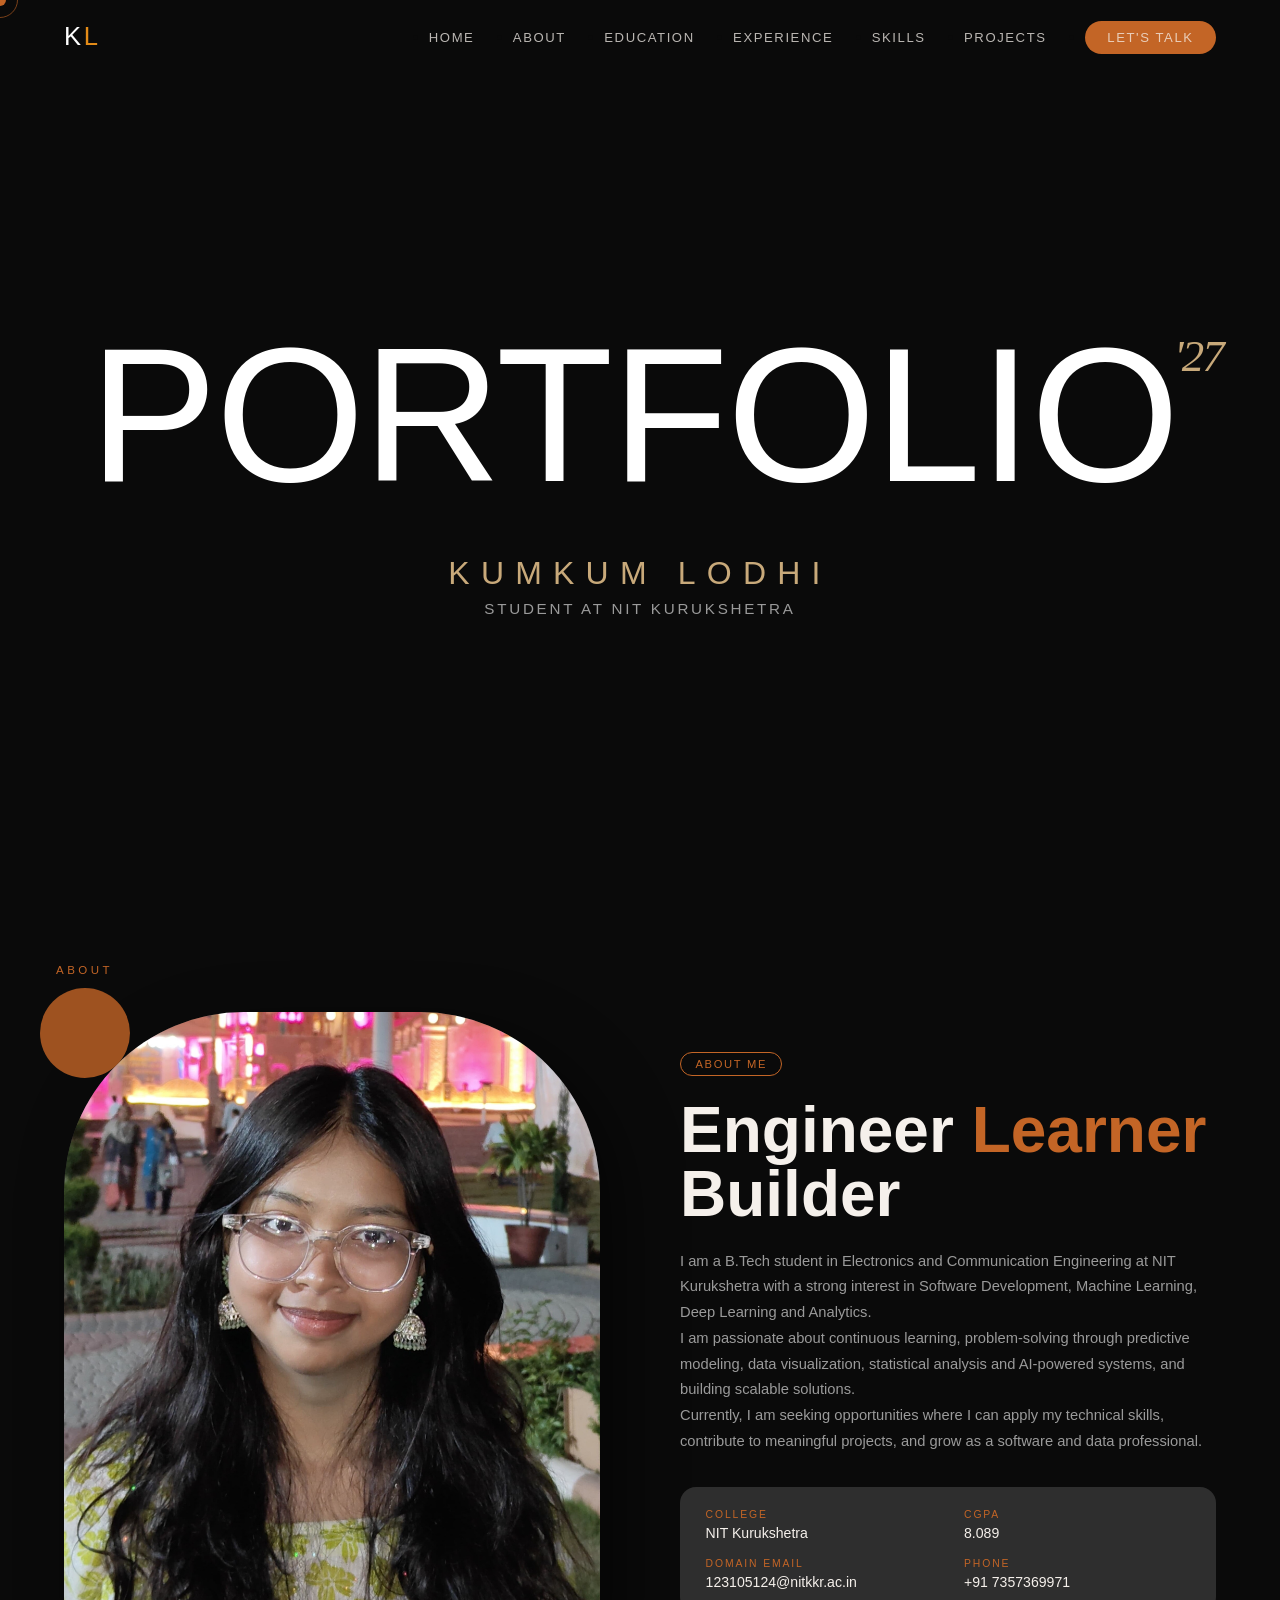
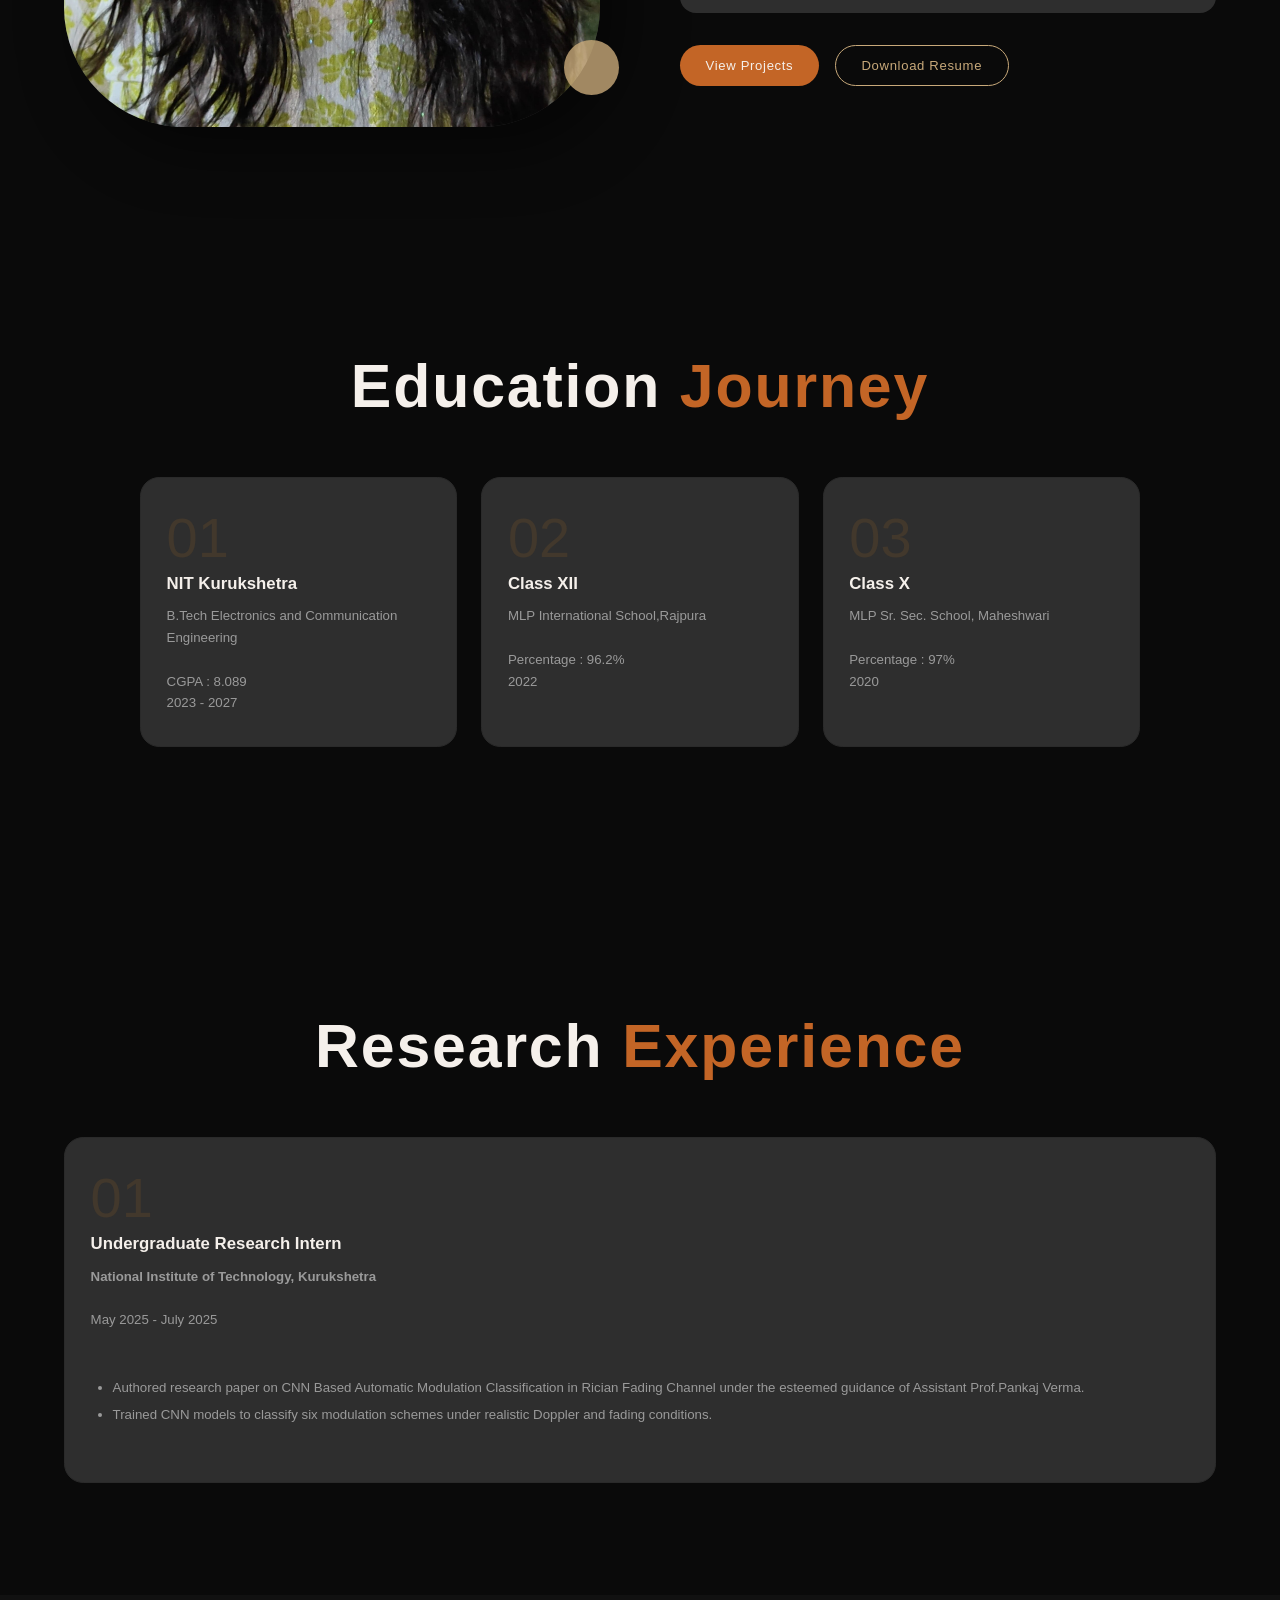
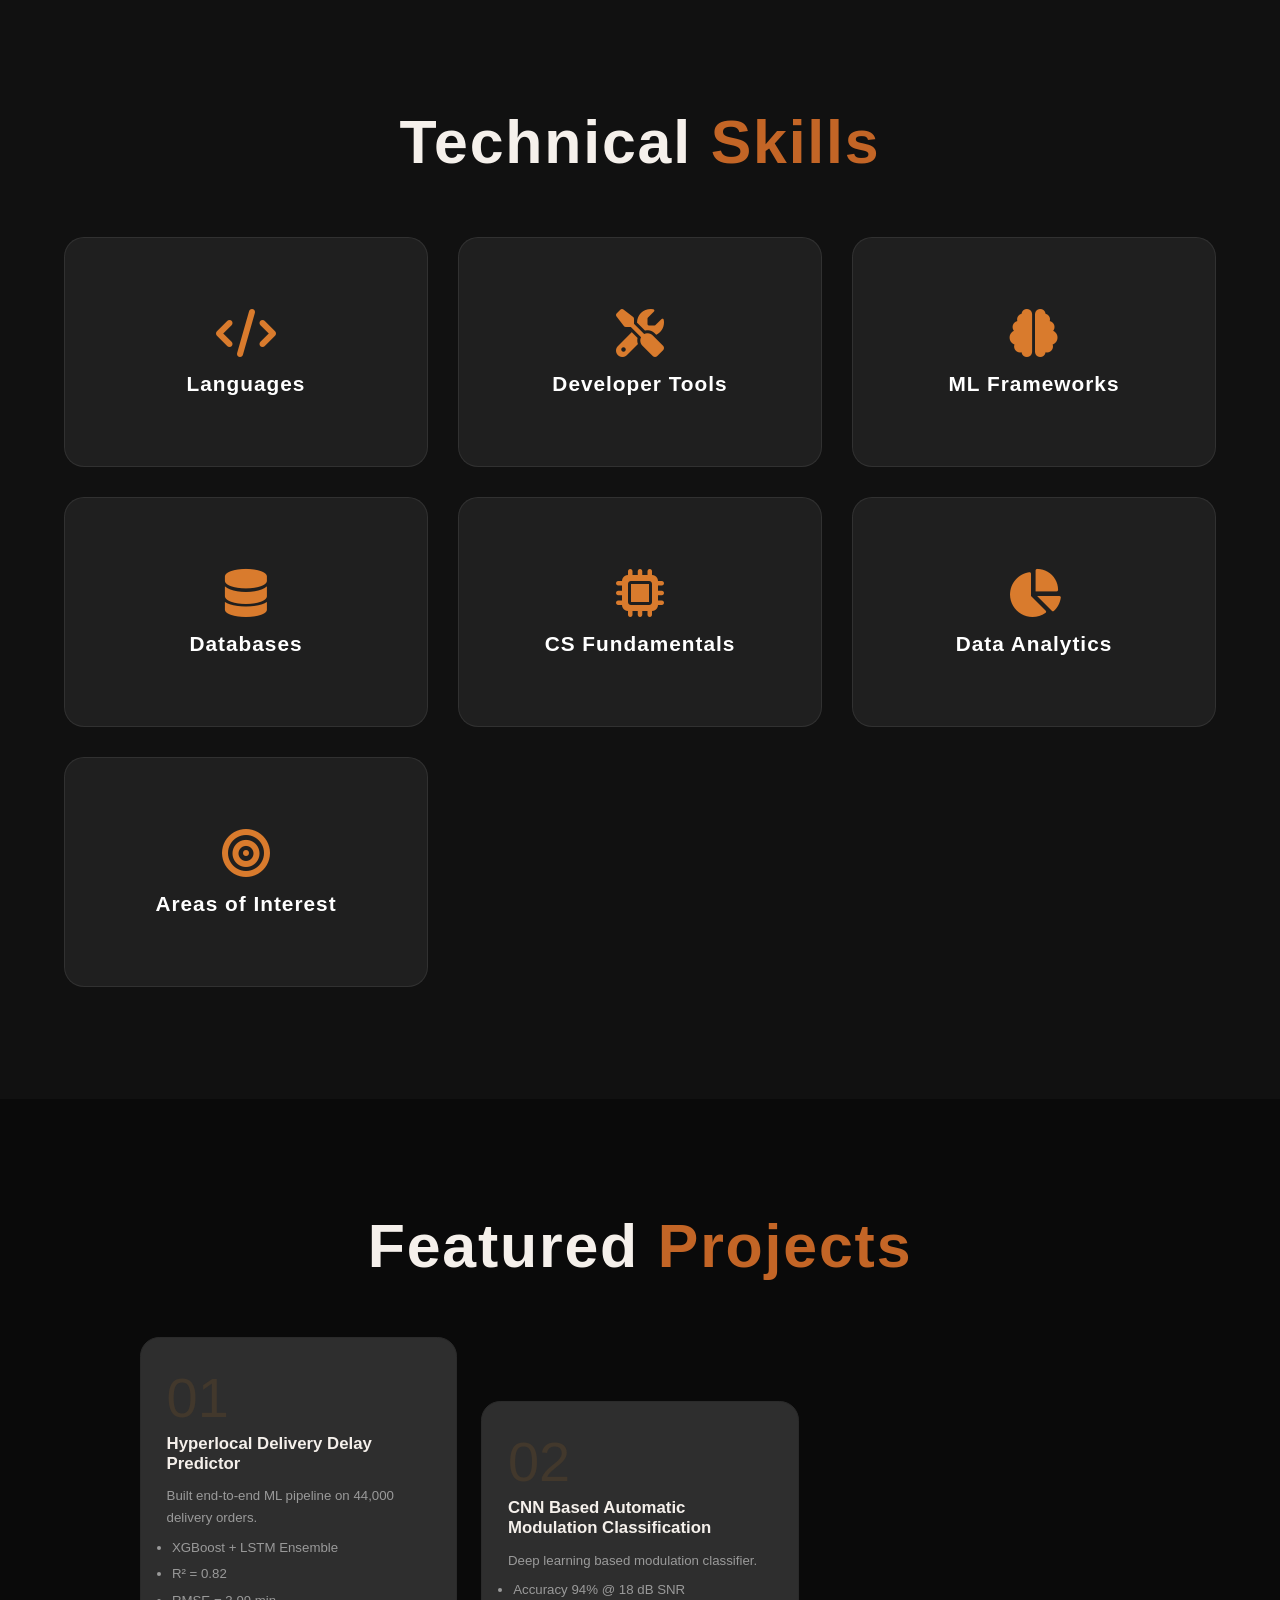
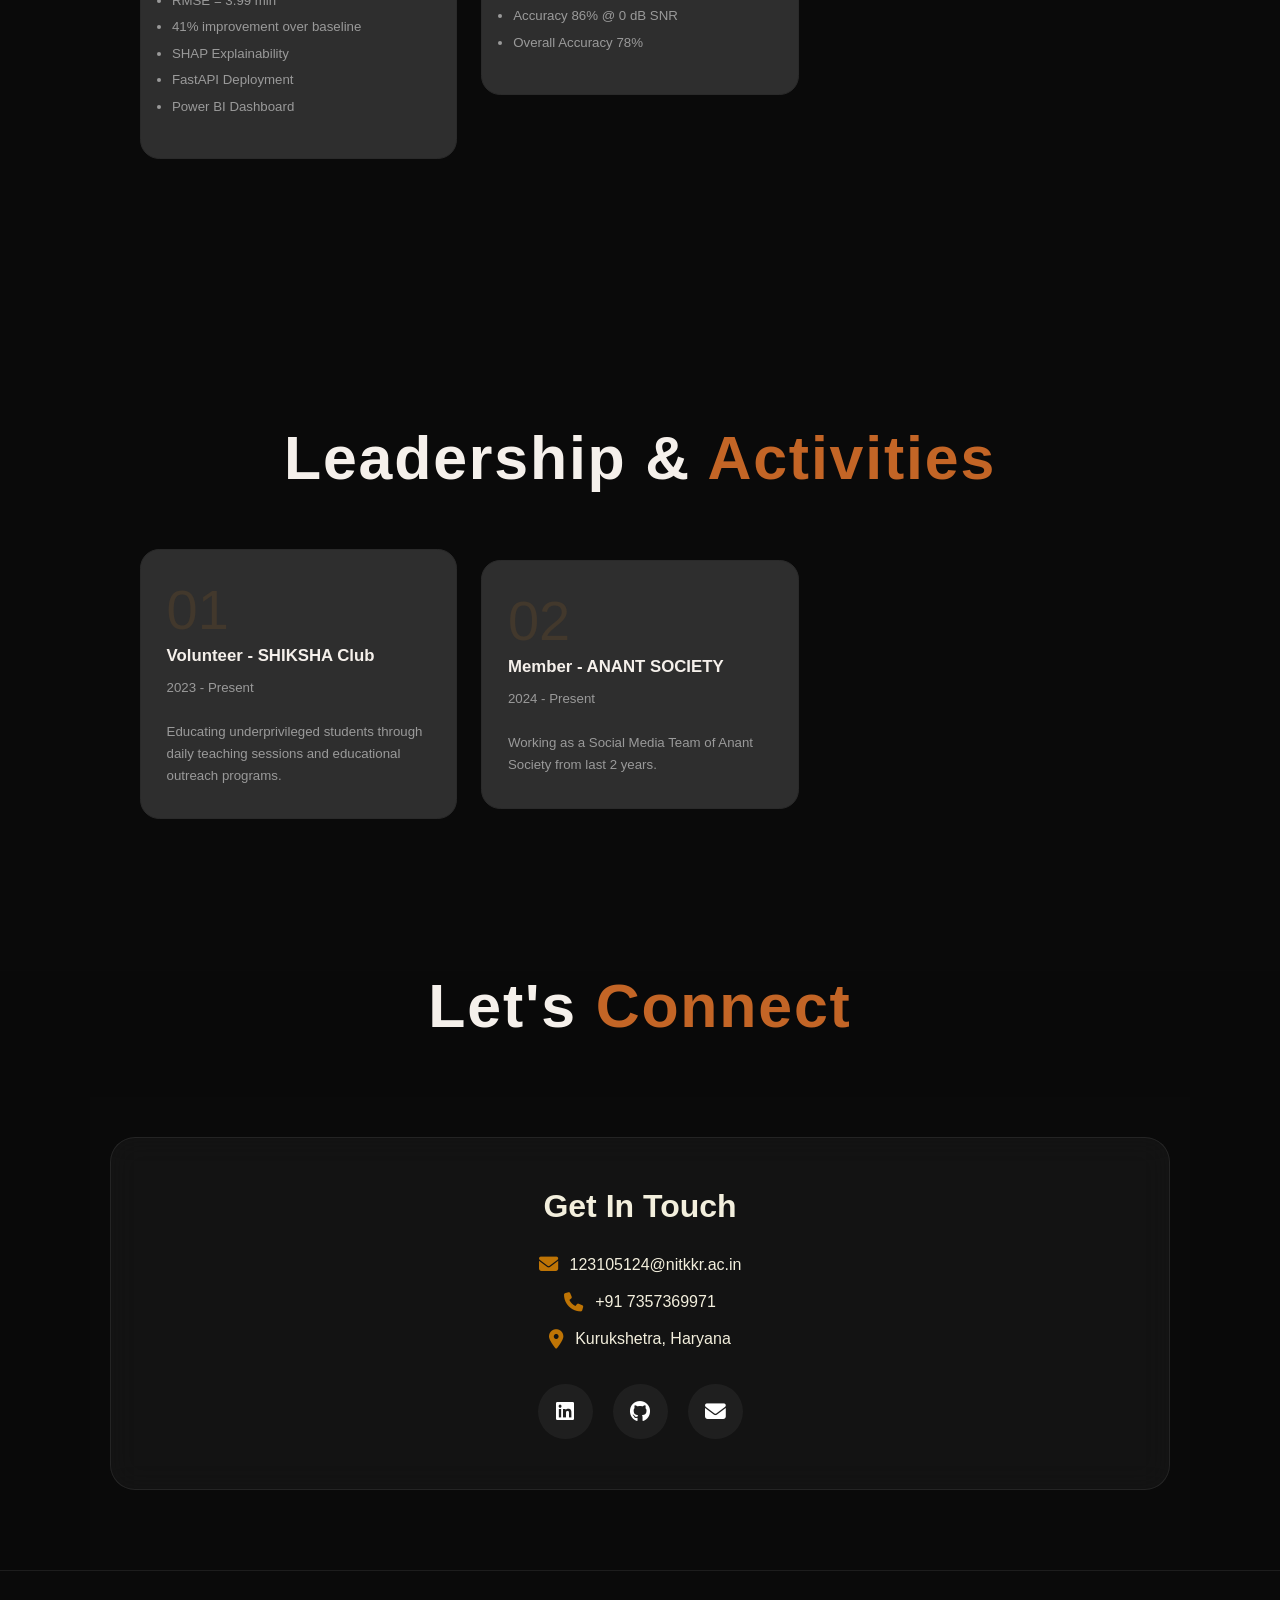
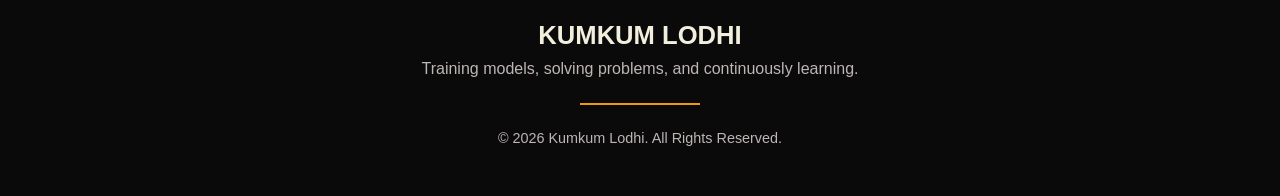
==== index.html @ cb2404f7 "Add files via upload" ====
<!DOCTYPE html>
<html lang="en">

<head>
    <meta charset="UTF-8">
    <meta name="viewport" content="width=device-width, initial-scale=1.0">
    <title>Portfolio KUMKUM</title>
    <link rel="stylesheet" href="style.css">
    <link rel="stylesheet" href="https://cdnjs.cloudflare.com/ajax/libs/font-awesome/6.5.1/css/all.min.css">

</head>

<body>
    <!-- Cursor Design -->
    <div class="cursor" id="cursor"></div>
    <div class="cursor-ring" id="cursorRing"></div>

    <!-- Navbar -->
    <nav id="navbar">
        <a href="#hero" class="nav-logo">K<span>L</span></a>

        <ul class="nav-links">
            <li><a href="#hero">Home</a></li>
            <li><a href="#about">About</a></li>
            <li><a href="#education">Education</a></li>
            <li><a href="#experience">Experience</a></li>
            <li><a href="#skills">Skills</a></li>
            <li><a href="#projects">Projects</a></li>
            <li><a href="#contact" class="nav-cta">Let's Talk</a></li>
        </ul>
    </nav>

    <!-- Hero Section -->
    <section id="hero">
        <div class="hero-noise"></div>

        <div class="hero-title-wrap reveal">
            <div class="hero-title">
                <div class="col1">PORTFOLIO</div>
                <span class="title-year">'27</span>

            </div>

        </div>


        <p class="hero-name reveal">KUMKUM LODHI </p>

        <p class="hero-tagline">
            Student at NIT Kurukshetra
        </p>


    </section>
    <!--HERO -->



    <!-- ================= ABOUT ================= -->
    <section id="about">

        <div class="about-image-wrap reveal">
            <div class="about-photo-frame">
                <img src="images/kumkum porfolio pic.jpg" alt="Kumkum Lodhi" class="about-photo">
            </div>

            <div class="deco-circle deco-circle-1"></div>
            <div class="deco-circle deco-circle-2"></div>
        </div>

        <div class="about-content reveal">

            <div class="tag-pill">About Me</div>

            <h2 class="about-heading">
                Engineer
                <span> Learner</span>
                Builder
            </h2>

            <p class="about-text">
                I am a B.Tech student in Electronics and Communication Engineering
                at NIT Kurukshetra with a strong interest in Software Development,
                Machine Learning, Deep Learning and Analytics.

                <br>
                I am passionate about continuous learning, problem-solving through predictive modeling,
                data visualization, statistical analysis and AI-powered systems, and building scalable solutions.
                <br> Currently, I am seeking opportunities where I can apply my technical skills, contribute to
                meaningful projects, and grow as a software and data professional.
            </p>

            <div class="info-grid">

                <div class="info-item">
                    <label>College</label>
                    <span>NIT Kurukshetra</span>
                </div>

                <div class="info-item">
                    <label>CGPA</label>
                    <span>8.089</span>
                </div>

                <div class="info-item">
                    <label>Domain Email</label>
                    <span>123105124@nitkkr.ac.in</span>
                </div>

                <div class="info-item">
                    <label>Phone</label>
                    <span>+91 7357369971</span>
                </div>

            </div>

            <div class="btn-group">
                <a href="#projects" class="btn-primary">
                    View Projects
                </a>

                <a href="resume.pdf" class="btn-outline">
                    Download Resume
                </a>
            </div>

        </div>
    </section>

    <!-- ================= EDUCATION ================= -->
    <section id="education">

        <div class="section-header reveal">
            <h2 class="section-title">
                Education <span>Journey</span>
            </h2>
        </div>

        <div class="education-grid">

            <div class="education-card reveal">
                <div class="education-number">01</div>

                <div class="education-name">
                    NIT Kurukshetra
                </div>

                <div class="education-desc">
                    B.Tech Electronics and Communication Engineering
                    <br><br>
                    CGPA : 8.089
                    <br>
                    2023 - 2027
                </div>
            </div>

            <div class="education-card reveal">
                <div class="education-number">02</div>

                <div class="education-name">
                    Class XII
                </div>

                <div class="education-desc">
                    MLP International School,Rajpura
                    <br><br>
                    Percentage : 96.2%
                    <br>
                    2022
                </div>
            </div>

            <div class="education-card reveal">
                <div class="education-number">03</div>

                <div class="education-name">
                    Class X
                </div>

                <div class="education-desc">
                    MLP Sr. Sec. School, Maheshwari
                    <br><br>
                    Percentage : 97%
                    <br>
                    2020
                </div>
            </div>

        </div>

    </section>

    <!-- ================= EXPERIENCE ================= -->
    <section id="experience">

        <div class="section-header reveal">
            <h2 class="section-title">
                Research <span>Experience</span>
            </h2>
        </div>

        <div class="service-card-reveal">

            <div class="service-number">01</div>

            <div class="service-name">
                Undergraduate Research Intern
            </div>

            <div class="service-desc">

                <strong>
                    National Institute of Technology, Kurukshetra
                </strong>

                <br><br>

                May 2025 - July 2025

                <br><br>

                <ul class="lists">
                    <li>Authored research paper on CNN Based Automatic
                        Modulation Classification in Rician Fading Channel under the esteemed guidance of Assistant
                        Prof.Pankaj Verma. </li>
                    <li> Trained CNN models to classify six modulation
                        schemes under realistic Doppler and fading conditions.</li>
                </ul>



            </div>

        </div>

    </section>

    <!-- ================= SKILLS ================= -->
    <section id="skills">

        <div class="section-header reveal">
            <h2 class="section-title">
                Technical <span>Skills</span>
            </h2>
        </div>

        <div class="skills-grid">

            <!-- Languages -->
            <div class="skill-card">
                <div class="card-inner">
                    <div class="card-front">
                        <i class="fas fa-code"></i>
                        <h3>Languages</h3>
                    </div>

                    <div class="card-back">
                        <span>C++</span>
                        <span>Python</span>
                        <span>SQL</span>
                        <span>HTML</span>
                        <span>CSS</span>
                        <span>JavaScript</span>
                        <span>MATLAB</span>
                    </div>
                </div>
            </div>

            <!-- Developer Tools -->
            <div class="skill-card">
                <div class="card-inner">
                    <div class="card-front">
                        <i class="fas fa-tools"></i>
                        <h3>Developer Tools</h3>
                    </div>

                    <div class="card-back">
                        <span>Git</span>
                        <span>GitHub</span>
                        <span>Kaggle</span>
                        <span>Excel</span>
                        <span>PowerBI</span>
                        <span>FastAPI</span>
                    </div>
                </div>
            </div>

            <!-- ML Frameworks -->
            <div class="skill-card">
                <div class="card-inner">
                    <div class="card-front">
                        <i class="fas fa-brain"></i>
                        <h3>ML Frameworks</h3>
                    </div>

                    <div class="card-back">
                        <span>TensorFlow</span>
                        <span>Keras</span>
                        <span>PyTorch</span>
                        <span>Pandas</span>
                        <span>LSTM</span>
                    </div>
                </div>
            </div>

            <!-- Database -->
            <div class="skill-card">
                <div class="card-inner">
                    <div class="card-front">
                        <i class="fas fa-database"></i>
                        <h3>Databases</h3>
                    </div>

                    <div class="card-back">
                        <span>MySQL</span>
                    </div>
                </div>
            </div>

            <!-- CS Fundamentals -->
            <div class="skill-card">
                <div class="card-inner">
                    <div class="card-front">
                        <i class="fas fa-microchip"></i>
                        <h3>CS Fundamentals</h3>
                    </div>

                    <div class="card-back">
                        <span>OOPs</span>
                        <span>DBMS</span>
                        <span>Operating Systems</span>
                        <span>Computer Networks</span>
                    </div>
                </div>
            </div>

            <!-- Data Analytics -->
            <div class="skill-card">
                <div class="card-inner">
                    <div class="card-front">
                        <i class="fas fa-chart-pie"></i>
                        <h3>Data Analytics</h3>
                    </div>

                    <div class="card-back">
                        <span>Data Cleaning</span>
                        <span>Data Analysis</span>
                        <span>Visualization</span>
                        <span>Dashboarding</span>
                        <span>Reporting</span>
                    </div>
                </div>
            </div>

            <!-- Areas of Interest -->
            <div class="skill-card">
                <div class="card-inner">
                    <div class="card-front">
                        <i class="fas fa-bullseye"></i>
                        <h3>Areas of Interest</h3>
                    </div>

                    <div class="card-back">
                        <span>Machine Learning</span>
                        <span>Deep Learning</span>
                        <span>Trend Analysis</span>
                        <span>Statistical Analysis</span>
                        <span>Data Visualization</span>
                    </div>
                </div>
            </div>

        </div>

    </section>


    <!-- ================= PROJECTS ================= -->
    <section id="projects">

        <div class="section-header reveal">
            <h2 class="section-title">
                Featured <span>Projects</span>
            </h2>
        </div>

        <div class="services-grid">

            <!-- Project 1 -->

            <div class="service-card-reveal">

                <div class="service-number">01</div>

                <div class="service-name">
                    Hyperlocal Delivery Delay Predictor
                </div>

                <div class="service-desc">

                    Built end-to-end ML pipeline on
                    44,000 delivery orders.

                    <ul class="lists">
                        <li> XGBoost + LSTM Ensemble</li>
                        <li> R² = 0.82</li>
                        <li>RMSE = 3.99 min</li>
                        <li>41% improvement over baseline</li>
                        <li>SHAP Explainability</li>
                        <li>FastAPI Deployment</li>
                        <li>Power BI Dashboard</li>

                    </ul>

                </div>

            </div>

            <!-- Project 2 -->

            <div class="service-card-reveal">

                <div class="service-number">02</div>

                <div class="service-name">
                    CNN Based Automatic Modulation Classification
                </div>

                <div class="service-desc">

                    Deep learning based modulation classifier.

                    <ul class="lists">
                        <li> Accuracy 94% @ 18 dB SNR</li>
                        <li> Accuracy 86% @ 0 dB SNR</li>
                        <li>Overall Accuracy 78%</li>
                    </ul>
                </div>

            </div>

        </div>

    </section>


    <!-- ================= LEADERSHIP ================= -->
    <section id="leadership">

        <div class="section-header reveal">

            <h2 class="section-title">
                Leadership & <span>Activities</span>
            </h2>

        </div>
        <div class="services-grid">

            <div class="service-card-reveal leadership-card">

                <div class="service-number">01</div>

                <div class="service-name">
                    Volunteer - SHIKSHA Club
                </div>

                <div class="service-desc">

                    2023 - Present

                    <br><br>

                    Educating underprivileged students through
                    daily teaching sessions and educational
                    outreach programs.

                </div>

            </div>

            <div class="service-card-reveal" style="max-width:900px;margin:auto;">

                <div class="service-number">02</div>

                <div class="service-name">
                    Member - ANANT SOCIETY
                </div>

                <div class="service-desc">

                    2024 - Present

                    <br><br>

                    Working as a Social Media Team of Anant Society from last 2 years.

                </div>

            </div>
        </div>

    </section>
    <!-- ================= CONTACT ================= -->
    <section id="contact">

        <div class="section-header reveal">
            <h2 class="section-title">
                Let's <span>Connect</span>
            </h2>
        </div>

        <div class="contact-container">

            <div class="contact-card reveal">

                <h3>Get In Touch</h3>


                <div class="contact-info">

                    <div class="contact-item">
                        <i class="fas fa-envelope"></i>
                        <span>123105124@nitkkr.ac.in</span>
                    </div>

                    <div class="contact-item">
                        <i class="fas fa-phone"></i>
                        <span>+91 7357369971</span>
                    </div>

                    <div class="contact-item">
                        <i class="fas fa-location-dot"></i>
                        <span>Kurukshetra, Haryana</span>
                    </div>

                </div>

                <div class="social-links">

                    <a href="https://linkedin.com" target="_blank">
                        <i class="fab fa-linkedin"></i>
                    </a>

                    <a href="https://github.com" target="_blank">
                        <i class="fab fa-github"></i>
                    </a>

                    <a href="mailto:123105124@nitkkr.ac.in">
                        <i class="fas fa-envelope"></i>
                    </a>

                </div>

            </div>

        </div>

    </section>

    <!-- ================= FOOTER ================= -->
    <footer class="footer" id='footer'>

        <div class="footer-content">

            <h3>KUMKUM LODHI</h3>

            <p>
                Training models, solving problems, and continuously learning.
            </p>

            <div class="footer-line"></div>

            <p class="copyright">
                © 2026 Kumkum Lodhi. All Rights Reserved.
            </p>

        </div>

    </footer>

    <script src="script.js"></script>

</body>

</html>
---- style.css ----
/* 
   PORTFOLIO CSS  —  style.css
*/

/* ── CSS Variables ── */
:root {
  --black:     #0a0a0a;
  --white:     #f5f0eb;
  --cream:     #e8ddd0;
  --accent:    #c8a97a;
  --orange:    #c36526;
  --dark-gray: #1a1a1a;
  --mid-gray:  #2e2e2e;
  --text-light:#9a9a9a;
}

/* ── Reset & Base ── */
*, *::before, *::after {
  margin: 0;
  padding: 0;
  box-sizing: border-box;
}

html {
  scroll-behavior: smooth;
}

body {
  font-family: 'Space Grotesk', sans-serif;
  background: var(--white);
  color: var(--black);
  cursor: none;
  overflow-x: hidden;
}

/* ══════════════════════════════════════════
   CUSTOM CURSOR
   ══════════════════════════════════════════ */
.cursor {
  width: 12px;
  height: 12px;
  background: var(--orange);
  border-radius: 50%;
  position: fixed;
  top: 0;
  left: 0;
  pointer-events: none;
  z-index: 9999;
  transform: translate(-50%, -50%);
  transition: transform 0.1s ease;
}

.cursor-ring {
  width: 36px;
  height: 36px;
  border: 1.5px solid var(--orange);
  border-radius: 50%;
  position: fixed;
  top: 0;
  left: 0;
  pointer-events: none;
  z-index: 9998;
  transform: translate(-50%, -50%);
  transition: all 0.18s ease;
  opacity: 0.6;
}

/* ══════════════════════════════════════════
   NAVBAR
   ══════════════════════════════════════════ */
nav {
  position: fixed;
  top: 0;
  left: 0;
  right: 0;
  z-index: 100;
  display: flex;
  align-items: center;
  justify-content: space-between;
  padding: 1.4rem 4rem;
  transition: background 0.6s, padding 0.6s;
}

/* nav.scrolled {
  background: rgba(10, 1, 1, 0.85);
  backdrop-filter: blur(14px);
  -webkit-backdrop-filter: blur(14px);
  padding: 1rem 4rem;
} */

.nav-logo {
  font-family: 'Bebas Neue', sans-serif;
  font-size: 1.6rem;
  letter-spacing: 0.1em;
  color: white;
  text-decoration: none;
}

.nav-logo span {
  color: rgb(228, 140, 24);
}

.nav-links {
  display: flex;
  gap: 2.4rem;
  /* list-style: none; */
}

.nav-links a {
  color: rgba(245, 240, 235, 0.75);
  text-decoration : none;
  font-size: 0.82rem;
  letter-spacing: 0.12em;
  text-transform: uppercase;
  font-weight: 500;
  transition: color 0.25s;
  position: relative;
}

.nav-links a::after {
  content: '';
  position: absolute;
  bottom: -3px;
  left: 0;
  right: 0;
  height: 1px;
  background: var(--orange);
  transform: scaleX(0);
  transform-origin: left;
  transition: transform 0.3s ease;
}

.nav-links a:hover {
  color: var(--white);
}

.nav-links a:hover::after {
  transform: scaleX(1);
}

.nav-cta {
  background: var(--orange) ;
  color: white;
  padding: 0.55rem 1.4rem;
  border-radius: 2rem;
  font-size: 0.8rem ;
  letter-spacing: 0.08em ;
  transition: background 0.25s, transform 0.2s !;
}

.nav-cta:hover {
  background: #d44e1a !;
  transform: translateY(-1px);
}

.nav-cta::after {
  display: none !;
}

/* ══════════════════════════════════════════
   HERO SECTION
   ══════════════════════════════════════════ */
#hero {
  min-height: 100vh;
  background: var(--black);
  display: flex;
  flex-direction: column;
  align-items: center;
  justify-content: center;
  position: relative;
  overflow: hidden;
  padding: 6rem 2rem 3rem;
}

/* Subtle noise texture overlay */
.hero-noise {
  position: absolute;
  inset: 0;
  pointer-events: none;
  z-index: 0;
}

.hero-title-wrap {
  position: relative;
  z-index: 2;
  text-align: center;
  line-height: 0.88;
}

.hero-title {
  font-family: 'Bebas Neue', sans-serif;
  font-size: clamp(4.5rem, 15vw, 15rem);
  color: white;
  letter-spacing: -0.01em;
  display: grid;
  grid-template-columns: auto auto auto;
  align-items: end;
  gap: 0 0.4rem;
}

.hero-title .col1 { 
text-align: right; }


.title-year {
  font-family: 'Instrument Serif', serif;
  font-size: clamp(1.2rem, 3.5vw, 3rem);
  color: var(--accent);
  font-style: italic;
  position: absolute;
  top: 0.4rem;
  right: -2rem;
}

/* Photo float animation
@keyframes float {
  0%, 100% { transform: translateY(0); }
  50%       { transform: translateY(-14px); }
} */

/* Hero photo (when user adds their real image) */
/* .hero-photo {
  position: relative;
  z-index: 3;
  width: clamp(180px, 28vw, 340px);
  margin-top: -1.5rem;
  animation: float 5s ease-in-out infinite;
}

/* Placeholder shown until user adds photo */
/* .girl-placeholder {
  width: clamp(180px, 28vw, 340px);
  height: clamp(220px, 34vw, 420px);
  background: linear-gradient(160deg, #1e1e1e 0%, #2a2218 100%);
  border-radius: 50% 50% 45% 45%;
  display: flex;
  align-items: center;
  justify-content: center;
  position: relative;
  overflow: hidden;
  box-shadow: 0 30px 80px rgba(200, 169, 122, 0.15);
  margin-top: -1.5rem;
  animation: float 5s ease-in-out infinite;
} */ 

/* .girl-placeholder::before {
  content: '✦';
  font-size: 6rem;
  color: var(--accent);
  opacity: 0.25;
} */
/* .girl-placeholder-reveal{
  width: 1010%;
  height: 100%;
  object-fit: fill;
} */

/* .girl-label {
  position: absolute;
  bottom: -1.8rem;
  font-family: 'Bebas Neue', sans-serif;
  font-size: 0.9rem;
  letter-spacing: 0.25em;
  color: var(--accent);
  text-transform: uppercase;
} */

.hero-name {
  font-family: 'Bebas Neue', sans-serif;
  font-size: clamp(1rem, 2.8vw, 2rem);
  letter-spacing: 0.35em;
  color: var(--accent);
  margin-top: 3.5rem;
  position: relative;
  z-index: 2;
}

.hero-tagline {
  font-size: clamp(0.78rem, 1.3vw, 0.95rem);
  color: var(--text-light);
  letter-spacing: 0.18em;
  text-transform: uppercase;
  margin-top: 0.5rem;
  position: relative;
  z-index: 2;
}


/* ══════════════════════════════════════════
   ABOUT SECTION
   ══════════════════════════════════════════ */
#about {
  background: var(--black);
  padding: 7rem 4rem;
  display: grid;
  grid-template-columns: 1fr 1fr;
  gap: 5rem;
  align-items: center;
  position: relative;
}

/* "ABOUT" label top-left */
#about::before {
  content: 'ABOUT';
  position: absolute;
  top: 4rem;
  left: 3.5rem;
  font-family: 'Bebas Neue', sans-serif;
  font-size: 0.72rem;
  letter-spacing: 0.3em;
  color: var(--orange);
}

.about-image-wrap {
  position: relative;
}

.about-photo-frame {
  width: 100%;
  aspect-ratio: 3 / 4;
  background: var(--mid-gray);
  border-radius: 180px 180px 120px 120px;
  overflow: hidden;
  position: relative;
  box-shadow: 20px 20px 60px rgba(0, 0, 0, 0.5);
}

.about-photo-frame img {
  width: 100%;
  height: 100%;
  object-fit: cover;
}

/* .about-photo-placeholder {
  width: 100%;
  height: 100%;
  display: flex;
  align-items: center;
  justify-content: center;
  flex-direction: column;
  gap: 0.8rem;
  color: var(--text-light);
  font-size: 0.8rem;
  letter-spacing: 0.1em;
  text-transform: uppercase;
}

.about-photo-placeholder::before {
  /* content: '◉'; 
  font-size: 3rem;
  color: var(--accent);
  opacity: 0.5;
} */

/* Decorative circles */
.deco-circle {
  position: absolute;
  border-radius: 50%;
  pointer-events: none;
}

.deco-circle-1 {
  width: 90px;
  height: 90px;
  background: var(--orange);
  top: -1.5rem;
  left: -1.5rem;
  opacity: 0.8;
}

.deco-circle-2 {
  width: 55px;
  height: 55px;
  background: var(--accent);
  bottom: 2rem;
  right: -1.2rem;
  opacity: 0.8;
}

.about-content {
  color: var(--white);
}

.tag-pill {
  display: inline-block;
  border: 1px solid var(--orange);
  color: var(--orange);
  font-size: 0.7rem;
  letter-spacing: 0.15em;
  text-transform: uppercase;
  padding: 0.3rem 0.9rem;
  border-radius: 2rem;
  margin-bottom: 1.4rem;
}

.about-heading {
  font-family: 'Bebas Neue', sans-serif;
  font-size: clamp(2.4rem, 5vw, 4.2rem);
  line-height: 1;
  margin-bottom: 1.4rem;
}

.about-heading span {
  color: var(--orange);
}

.about-text {
  color: var(--text-light);
  font-size: 0.92rem;
  line-height: 1.75;
  margin-bottom: 2rem;
}

.info-grid {
  display: grid;
  grid-template-columns: 1fr 1fr;
  gap: 1rem 2rem;
  background: var(--mid-gray);
  border-radius: 1rem;
  padding: 1.4rem 1.6rem;
  margin-bottom: 2rem;
}

.info-item label {
  display: block;
  font-size: 0.65rem;
  letter-spacing: 0.18em;
  text-transform: uppercase;
  color: var(--orange);
  margin-bottom: 0.25rem;
}

.info-item span {
  font-size: 0.88rem;
  color: var(--white);
}

/* Shared Buttons */
.btn-group {
  display: flex;
  gap: 1rem;
  flex-wrap: wrap;
}

.btn-primary {
  background: var(--orange);
  color: var(--white);
  padding: 0.75rem 1.6rem;
  border-radius: 2rem;
  font-size: 0.82rem;
  font-weight: 500;
  font-family: 'Space Grotesk', sans-serif;
  letter-spacing: 0.05em;
  text-decoration: none;
  display: inline-flex;
  align-items: center;
  gap: 0.5rem;
  border: none;
  cursor: pointer;
  transition: background 0.25s, transform 0.2s;
}

.btn-primary:hover {
  background: #d44e1a;
  transform: translateY(-2px);
}

.btn-outline {
  border: 1px solid var(--accent);
  color: var(--accent);
  padding: 0.75rem 1.6rem;
  border-radius: 2rem;
  font-size: 0.82rem;
  font-family: 'Space Grotesk', sans-serif;
  letter-spacing: 0.05em;
  text-decoration: none;
  display: inline-flex;
  align-items: center;
  gap: 0.5rem;
  transition: background 0.25s, color 0.25s, transform 0.2s;
}

.btn-outline:hover {
  background: var(--accent);
  color: var(--black);
  transform: translateY(-2px);
}

/* ══════════════════════════════════════════
   SKILLS SECTION
   ══════════════════════════════════════════ */

   .section-title {
  font-family: 'Bebas Neue', sans-serif;
  font-size: clamp(2.2rem, 5vw, 3.8rem);
  color: var(--white);
  letter-spacing: 0.03em;
}

.section-title span {
  color: var(--orange);
} 

#skills {
  background: #111;
  padding: 7rem 4rem;
}

.section-header {
  text-align: center;
  margin-bottom: 3.5rem;
}

.skills-grid{
    display:grid;
    grid-template-columns:repeat(auto-fit,minmax(280px,1fr));
    gap:30px;
    margin-top:60px;
}

.skill-card{
    height:230px;
    perspective:1200px;
    cursor:pointer;
}

.card-inner{
    width:100%;
    height:100%;
    position:relative;
    transform-style:preserve-3d;
    transition:transform .8s ease;
}

.skill-card:hover .card-inner{
    transform:rotateY(180deg);
}

.card-front,
.card-back{
    position:absolute;
    width:100%;
    height:100%;
    border-radius:20px;
    backface-visibility:hidden;
}

/* FRONT */

.card-front{
    background:#1f1f1f;
    border:1px solid rgba(255,255,255,0.08);

    display:flex;
    flex-direction:column;
    justify-content:center;
    align-items:center;

    transition:0.4s ease;
}

.skill-card:hover .card-front{
    border-color:#d97b2d;
    box-shadow:
    0 0 15px rgba(217,123,45,.3),
    0 0 30px rgba(217,123,45,.2);
}

.card-front i{
    font-size:3rem;
    color:#d97b2d;
    margin-bottom:15px;
}

.card-front h3{
    color:white;
    font-size:1.3rem;
    letter-spacing:1px;
}

/* BACK */

.card-back{
    transform:rotateY(180deg);

    background:linear-gradient(
    135deg,
    #222,
    #2d2d2d
    );

    padding:20px;

    display:flex;
    flex-wrap:wrap;
    justify-content:center;
    align-content:center;
    gap:12px;
}

.card-back span{
    padding:8px 14px;
    border-radius:50px;

    border:1px solid #d97b2d;
    color:#d97b2d;

    font-size:.9rem;
    font-weight:600;

    transition:.3s ease;
}

.card-back span:hover{
    background:#d97b2d;
    color:white;
    transform:scale(1.1);
}

/* Floating animation */

.skill-card{
    animation:floatCard 5s ease-in-out infinite;
}

.skill-card:nth-child(2){
    animation-delay:.5s;
}

.skill-card:nth-child(3){
    animation-delay:1s;
}

.skill-card:nth-child(4){
    animation-delay:1.5s;
}

.skill-card:nth-child(5){
    animation-delay:2s;
}

.skill-card:nth-child(6){
    animation-delay:2.5s;
}

.skill-card:nth-child(7){
    animation-delay:3s;
}

@keyframes floatCard{
    0%,100%{
        transform:translateY(0);
    }

    50%{
        transform:translateY(-8px);
    }
}

.card-inner.flip{
    transform:rotateY(180deg);
}
/* ══════════════════════════════════════════
   Education SECTION
   ══════════════════════════════════════════ */
#education {
  background: var(--black);
  padding: 7rem 4rem;
}

.education-grid , .services-grid {
  display: grid;
  grid-template-columns: repeat(3, 1fr);
  gap: 1.5rem;
  max-width: 1000px;
  margin: 0 auto 2.5rem;
}

.education-card {
  background: var(--mid-gray);
  border: 1px solid #2a2a2a;
  border-radius: 1.2rem;
  padding: 2rem 1.6rem;
  position: relative;
  overflow: hidden;
  transition: transform 0.35s, border-color 0.35s;
  cursor: default;
}

/* Animated top border on hover */
.education-card::before {
  content: '';
  position: absolute;
  top: 0;
  left: 0;
  right: 0;
  height: 3px;
  background: linear-gradient(to right, var(--orange), var(--accent));
  transform: scaleX(0);
  transform-origin: left;
  transition: transform 0.4s ease;
}

.education-card:hover {
  transform: translateY(-8px);
  border-color: #444;
}

.education-card:hover::before {
  transform: scaleX(1);
}

.education-number {
  font-family: 'Bebas Neue', sans-serif;
  font-size: 3.5rem;
  color: #42382c;
  line-height: 1;
  margin-bottom: 0.5rem;
  transition: color 0.3s, opacity 0.3s;
}

.education-card:hover .service-card-hover {
  color: var(--orange);
  opacity: 0.2;
}

.education-name {
  color: var(--white);
  font-size: 1.05rem;
  font-weight: 600;
  margin-bottom: 0.7rem;
}

.education-desc {
  color: var(--text-light);
  font-size: 0.83rem;
  line-height: 1.65;
}

/* .Education-arrow {
  position: absolute;
  bottom: 1.4rem;
  right: 1.4rem;
  width: 36px;
  height: 36px;
  background: var(--orange);
  border-radius: 50%;
  display: flex;
  align-items: center;
  justify-content: center;
  color: white;
  font-size: 1rem;
  opacity: 0;
  transform: scale(0.7);
  transition: opacity 0.3s, transform 0.3s;
} */

/* .Education-card:hover .service-arrow {
  opacity: 1;
  transform: scale(1);
} */

.see-all-wrap {
  text-align: center;
}

/* ══════════════════════════════════════════
   EXPERIENCE SECTION
   ══════════════════════════════════════════ */
#experience {
  background: var(--black);
  padding: 7rem 4rem;
}

/* .service-grid {
  display: grid;
  grid-template-columns: repeat(3, 1fr);
  gap: 1.5rem;
  max-width: 1000px;
  margin: 0 auto 2.5rem;
} */

.service-card-reveal{
  background: var(--mid-gray);
  border: 1px solid #2a2a2a;
  margin:auto;
  border-radius: 1.2rem;
  padding: 2rem 1.6rem;
  position: relative;
  overflow: hidden;
  transition: transform 0.35s, border-color 0.35s;
  cursor: default;
}

/* Animated top border on hover */
.service-card-reveal::before {
  content: '';
  position: absolute;
  top: 0;
  left: 0;
  right: 0;
  height: 3px;
  background: linear-gradient(to right, var(--orange), var(--accent));
  transform: scaleX(0);
  transform-origin: left;
  transition: transform 0.4s ease;
}

/* .service-card-reveal:hover {
  transform: translateY(-8px);
  
} */

.service-card-reveal:hover::before {
  transform: scaleX(1);
}

.service-number {
  font-family: 'Bebas Neue', sans-serif;
  font-size: 3.5rem;
  color: #42382c;
  line-height: 1;
  margin-bottom: 0.5rem;
  transition: color 0.3s, opacity 0.3s;
}

/* .service-card-reveal:hover  {
  color: var(--orange);
  opacity: 0.2;
} */

.service-name {
  color: var(--white);
  font-size: 1.05rem;
  font-weight: 600;
  margin-bottom: 0.7rem;
}

.service-desc {
  color: var(--text-light);
  font-size: 0.83rem;
  line-height: 1.65;
}

.lists{
  padding: 2%;
  line-height: 2;
}

/* .testi-avatar {
  width: 42px;
  height: 42px;
  border-radius: 50%;
  background: var(--dark-gray);
  border: 2px solid var(--orange);
  display: flex;
  align-items: center;
  justify-content: center;
  font-size: 1.1rem;
  flex-shrink: 0;
} */


#projects, #leadership{
  background-color: #0a0a0a;
  padding: 7rem 4rem;
}

/* .testi-quote-mark {
  position: absolute;
  top: 1.4rem;
  right: 1.6rem;
  font-size: 3rem;
  color: var(--orange);
  opacity: 0.25;
  font-family: Georgia, serif;
  line-height: 1;
} */

/* .testi-text {
  color: var(--text-light);
  font-size: 0.84rem;
  line-height: 1.7;
  font-style: italic;
} */

/* ══════════════════════════════════════════
   FOOTER
   ══════════════════════════════════════════ */
/* footer {
  background: var(--black);
  border-top: 1px solid #1e1e1e;
  padding: 4rem 4rem 2rem;
}

.footer-grid {
  display: grid;
  grid-template-columns: 2fr 1fr 1.2fr 1.2fr;
  gap: 3rem;
  padding-bottom: 3rem;
  border-bottom: 1px solid #1e1e1e;
  margin-bottom: 2rem;
}

.footer-logo {
  font-family: 'Bebas Neue', sans-serif;
  font-size: 1.8rem;
  color: var(--white);
  letter-spacing: 0.1em;
  margin-bottom: 1rem;
}

.footer-logo span {
  color: var(--orange);
}

.footer-tagline {
  color: var(--text-light);
  font-size: 0.83rem;
  line-height: 1.7;
  max-width: 240px;
  margin-bottom: 1.4rem;
}

.social-links {
  display: flex;
  gap: 0.8rem;
}

.social-link {
  width: 34px;
  height: 34px;
  border: 1px solid #2a2a2a;
  border-radius: 50%;
  display: flex;
  align-items: center;
  justify-content: center;
  color: var(--text-light);
  text-decoration: none;
  font-size: 0.8rem;
  transition: border-color 0.25s, color 0.25s, background 0.25s;
}

.social-link:hover {
  border-color: var(--orange);
  color: var(--orange);
  background: rgba(232, 93, 38, 0.08);
}

.footer-col h4 {
  color: var(--white);
  font-size: 0.78rem;
  letter-spacing: 0.18em;
  text-transform: uppercase;
  margin-bottom: 1.2rem;
}

.footer-col ul {
  list-style: none;
}

.footer-col ul li {
  margin-bottom: 0.65rem;
}

.footer-col ul li a {
  color: var(--text-light);
  text-decoration: none;
  font-size: 0.84rem;
  transition: color 0.25s;
  display: flex;
  align-items: center;
  gap: 0.4rem;
}

.footer-col ul li a::before {
  content: '›';
  color: var(--orange);
  font-size: 1rem;
}

.footer-col ul li a:hover {
  color: var(--white);
}

.footer-contact-item {
  display: flex;
  align-items: flex-start;
  gap: 0.6rem;
  margin-bottom: 0.75rem;
}

.footer-contact-item .icon {
  color: var(--orange);
  font-size: 0.85rem;
  margin-top: 2px;
}

.footer-contact-item span {
  color: var(--text-light);
  font-size: 0.83rem;
  line-height: 1.5;
}

.footer-newsletter-text {
  color: var(--text-light);
  font-size: 0.82rem;
  line-height: 1.6;
  margin-bottom: 0.9rem;
}

.newsletter-row {
  display: flex;
  gap: 0.5rem;
}

.newsletter-input {
  flex: 1;
  background: var(--mid-gray);
  border: 1px solid #333;
  border-radius: 2rem;
  padding: 0.55rem 1rem;
  color: var(--white);
  font-size: 0.8rem;
  outline: none;
  font-family: 'Space Grotesk', sans-serif;
  transition: border-color 0.25s;
}

.newsletter-input::placeholder {
  color: var(--text-light);
}

.newsletter-input:focus {
  border-color: var(--orange);
}

.newsletter-btn {
  width: 34px;
  height: 34px;
  flex-shrink: 0;
  border-radius: 50%;
  background: var(--orange);
  border: none;
  cursor: pointer;
  color: white;
  font-size: 1rem;
  display: flex;
  align-items: center;
  justify-content: center;
  transition: background 0.25s;
}

.newsletter-btn:hover {
  background: #d44e1a;
}

.footer-bottom {
  display: flex;
  align-items: center;
  justify-content: space-between;
  color: var(--text-light);
  font-size: 0.78rem;
}

.footer-legal {
  display: flex;
  gap: 1.5rem;
}

.footer-bottom a {
  color: var(--text-light);
  text-decoration: none;
  transition: color 0.25s;
}

.footer-bottom a:hover {
  color: var(--orange);
} */

/* ══════════════════════════════════════════
   SCROLL REVEAL ANIMATION
   ══════════════════════════════════════════ */
.reveal {
  opacity: 0;
  transform: translateY(30px);
  transition: opacity 0.7s ease, transform 0.7s ease;
}

.reveal.visible {
  opacity: 1;
  transform: translateY(0);
}

/* ══════════════════════════════════════════
   RESPONSIVE — TABLET & MOBILE
   ══════════════════════════════════════════ */
@media (max-width: 1100px) {
  .footer-grid {
    grid-template-columns: 1fr 1fr;
    gap: 2.5rem;
  }
}

@media (max-width: 900px) {
  /* Navbar */
  nav          { padding: 1.2rem 2rem; }
  nav.scrolled { padding: 0.9rem 2rem; }
  .nav-links   { gap: 1.4rem; }

  /* Hero title stacks */
  .hero-title {
    grid-template-columns: 1fr;
    text-align: center;
  }
  .hero-title .col1,
  .hero-title .col2,
  .hero-title .col3 { text-align: center; }

  /* About */
  #about {
    grid-template-columns: 1fr;
    gap: 3rem;
    padding: 5rem 2rem;
  }
  .about-image-wrap { max-width: 320px; margin: 0 auto; }

  /* Skills */
  #skills          { padding: 5rem 2rem; }
  .skills-grid     { grid-template-columns: repeat(2, 1fr); }

  /* Services */
  #Education        { padding: 5rem 2rem; }
  .Education-grid   { grid-template-columns: 1fr; }

  /* Testimonials */
  #Experience    { padding: 5rem 2rem; }
  /* .Experience-grid      { grid-template-columns: 1fr; } */

  /* Footer */
  footer           { padding: 3rem 2rem 1.5rem; }
  .footer-grid     { grid-template-columns: 1fr 1fr; gap: 2rem; }
}

@media (max-width: 560px) {
  .nav-links        { gap: 1rem; }
  .footer-grid      { grid-template-columns: 1fr; }
  .footer-bottom    { flex-direction: column; gap: 0.8rem; text-align: center; }
  .skills-grid      { grid-template-columns: repeat(2, 1fr); }
}

/* ================= CONTACT ================= */
#contact {
  background-color: #090909;
}
.contact-container{
    max-width:1100px;
    background-color: var(--black);
    margin:auto;
    padding:40px 20px 80px;
}

.contact-card{
    background:rgba(255,255,255,0.04);
    backdrop-filter:blur(15px);
    border:1px solid rgba(255,255,255,0.08);
    border-radius:25px;
    padding:50px;
    text-align:center;
    transition:.4s;
}

.contact-card:hover{
    transform:translateY(-8px);
    box-shadow:0 20px 40px rgba(0,0,0,.25);
}

.contact-card h3{
    font-size:2rem;
    margin-bottom:15px;
    color: rgb(243, 239, 221);
}

/* .contact-card p{
    color:#090909;
    line-height:1.8;
} */

.contact-info{
    margin-top:30px;
    display:flex;
    flex-direction:column;
    gap:18px;
     color: rgb(243, 239, 221);
}

.contact-item{
    display:flex;
    justify-content:center;
    align-items:center;
    gap:12px;
    font-size:1rem;
}

.contact-item i{
    font-size:1.2rem;
    color:#be7405;
}

.social-links{
    margin-top:35px;
    display:flex;
    justify-content:center;
    gap:20px;
}

.social-links a{
    width:55px;
    height:55px;
    display:flex;
    justify-content:center;
    align-items:center;
    border-radius:50%;
    background:rgba(255,255,255,.05);
    text-decoration:none;
    color:white;
    font-size:1.3rem;
    transition:.4s;
}

.social-links a:hover{
    transform:translateY(-8px) scale(1.1);
    background:#e29507;
    color:black;
}

/* ================= FOOTER ================= */
#footer{
  background-color: var(--black);
}
.footer{
    padding:50px 20px;
    text-align:center;
    border-top:1px solid rgba(255,255,255,.08);
    background:rgba(255,255,255,.02);
}

.footer-content h3{
    font-size:1.6rem;
    margin-bottom:10px;
     color: rgb(243, 239, 221);
}

.footer-content p{
    color:#bfb5b5;
   
}

.footer-line{
    width:120px;
    height:2px;
    background:#ee9b0d;
    margin:25px auto;
    
}

.copyright{
    font-size:.9rem;
    color:#8a8a8a;
}

/* Mobile */

@media(max-width:768px){

.contact-card{
    padding:30px 20px;
}

.contact-item{
    font-size:.9rem;
    flex-direction:column;
}

.social-links{
    gap:12px;
}

}
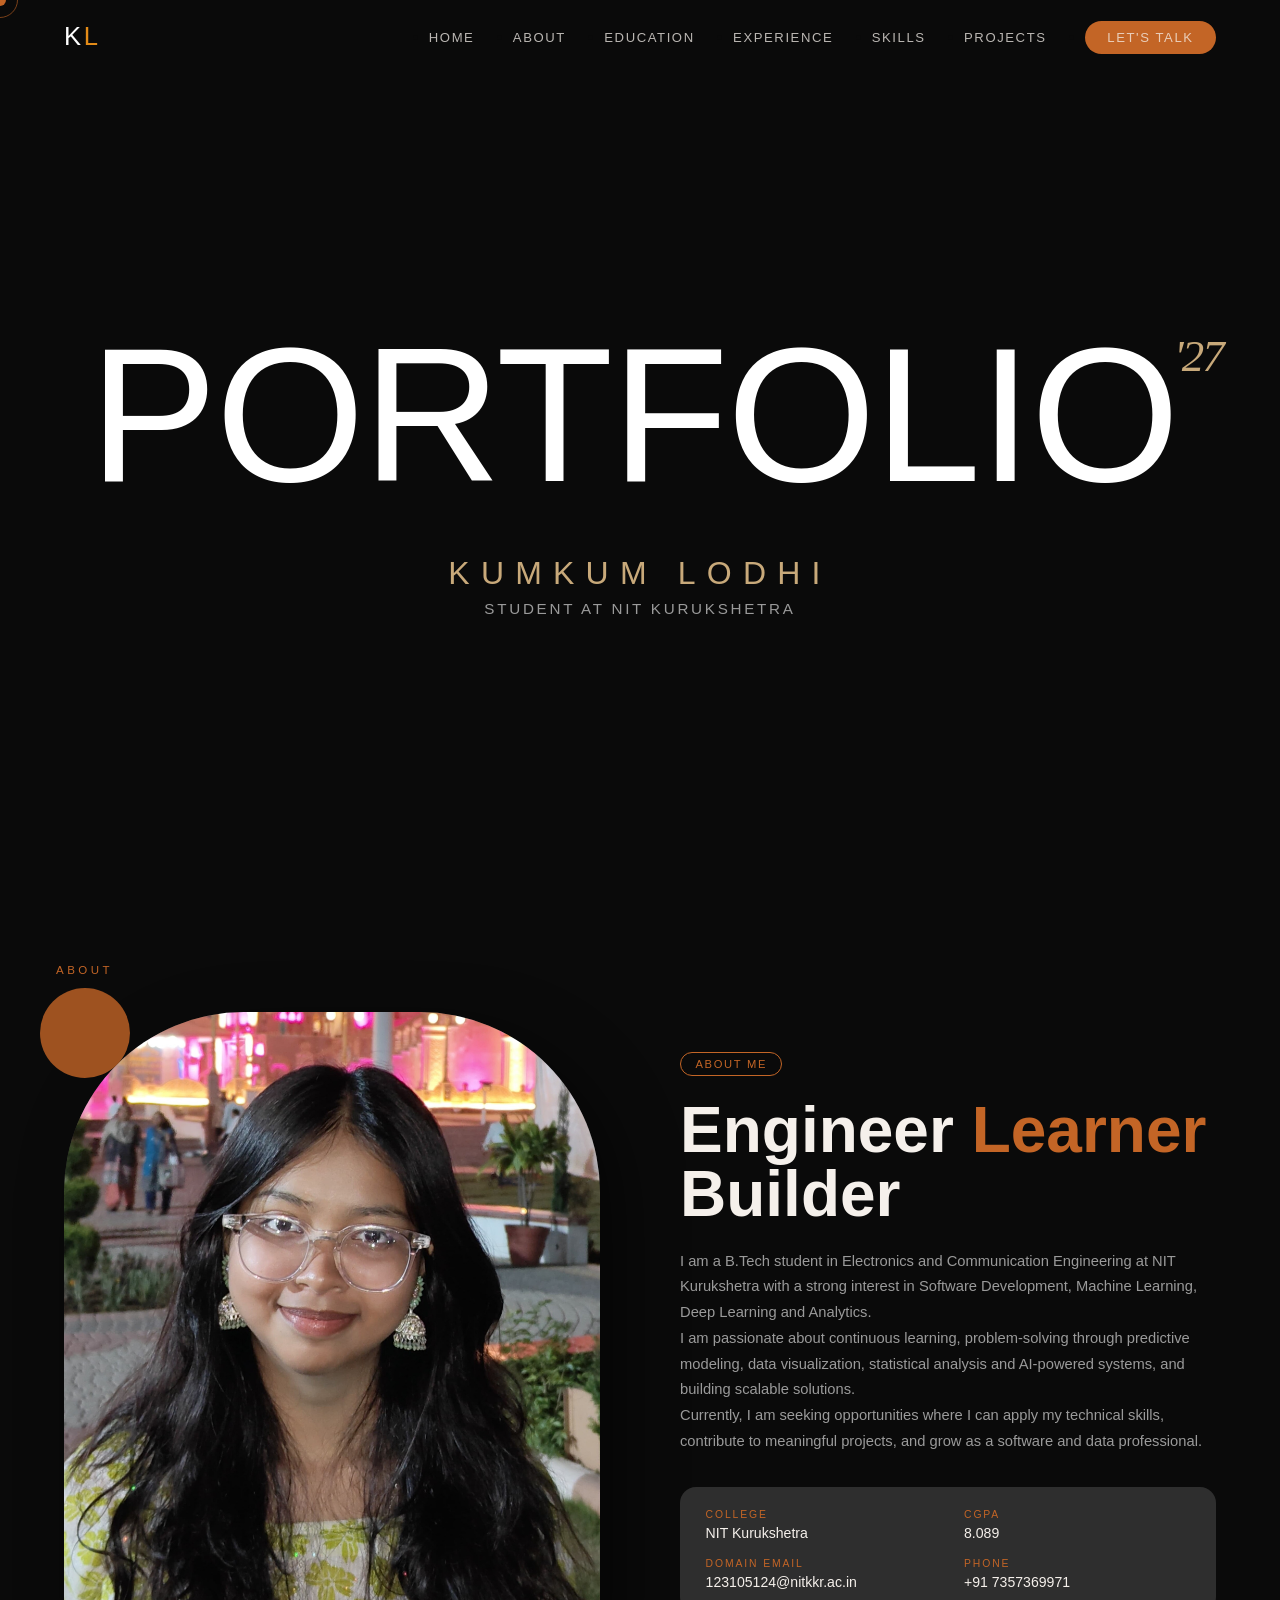
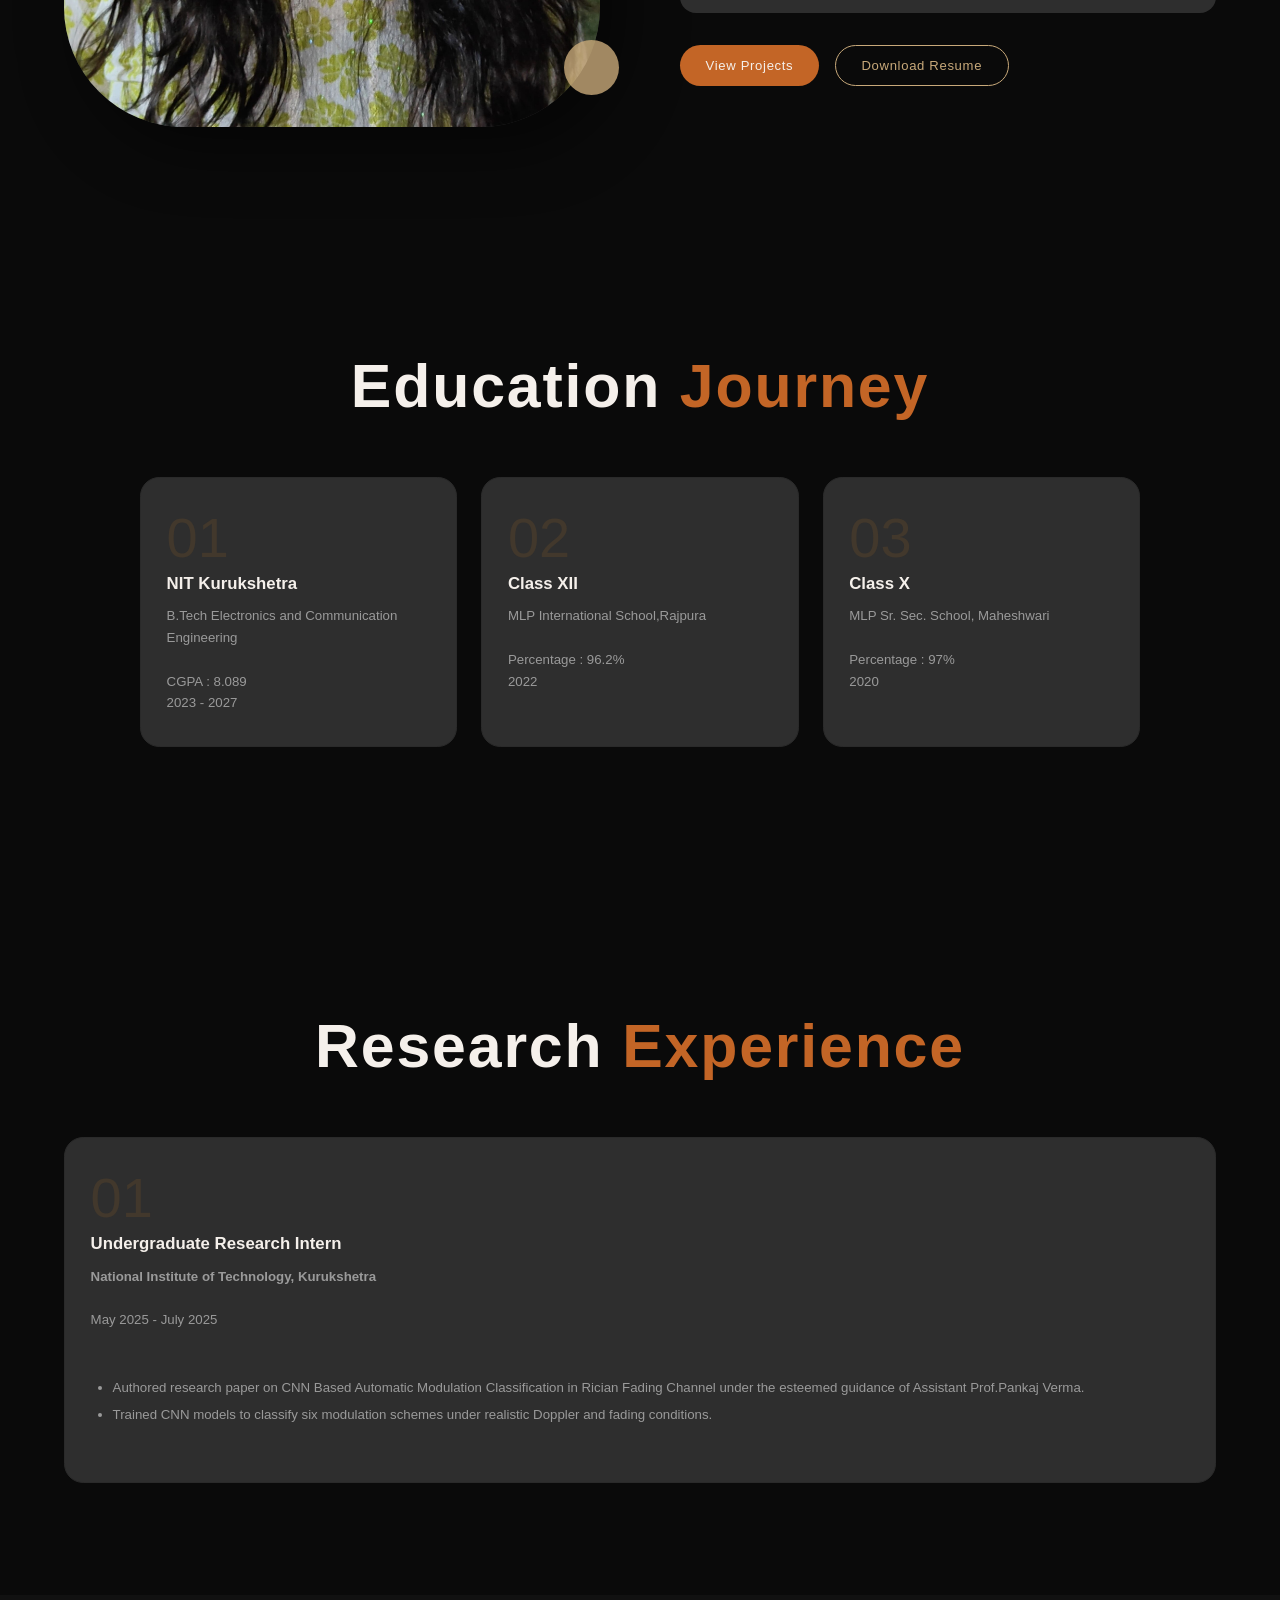
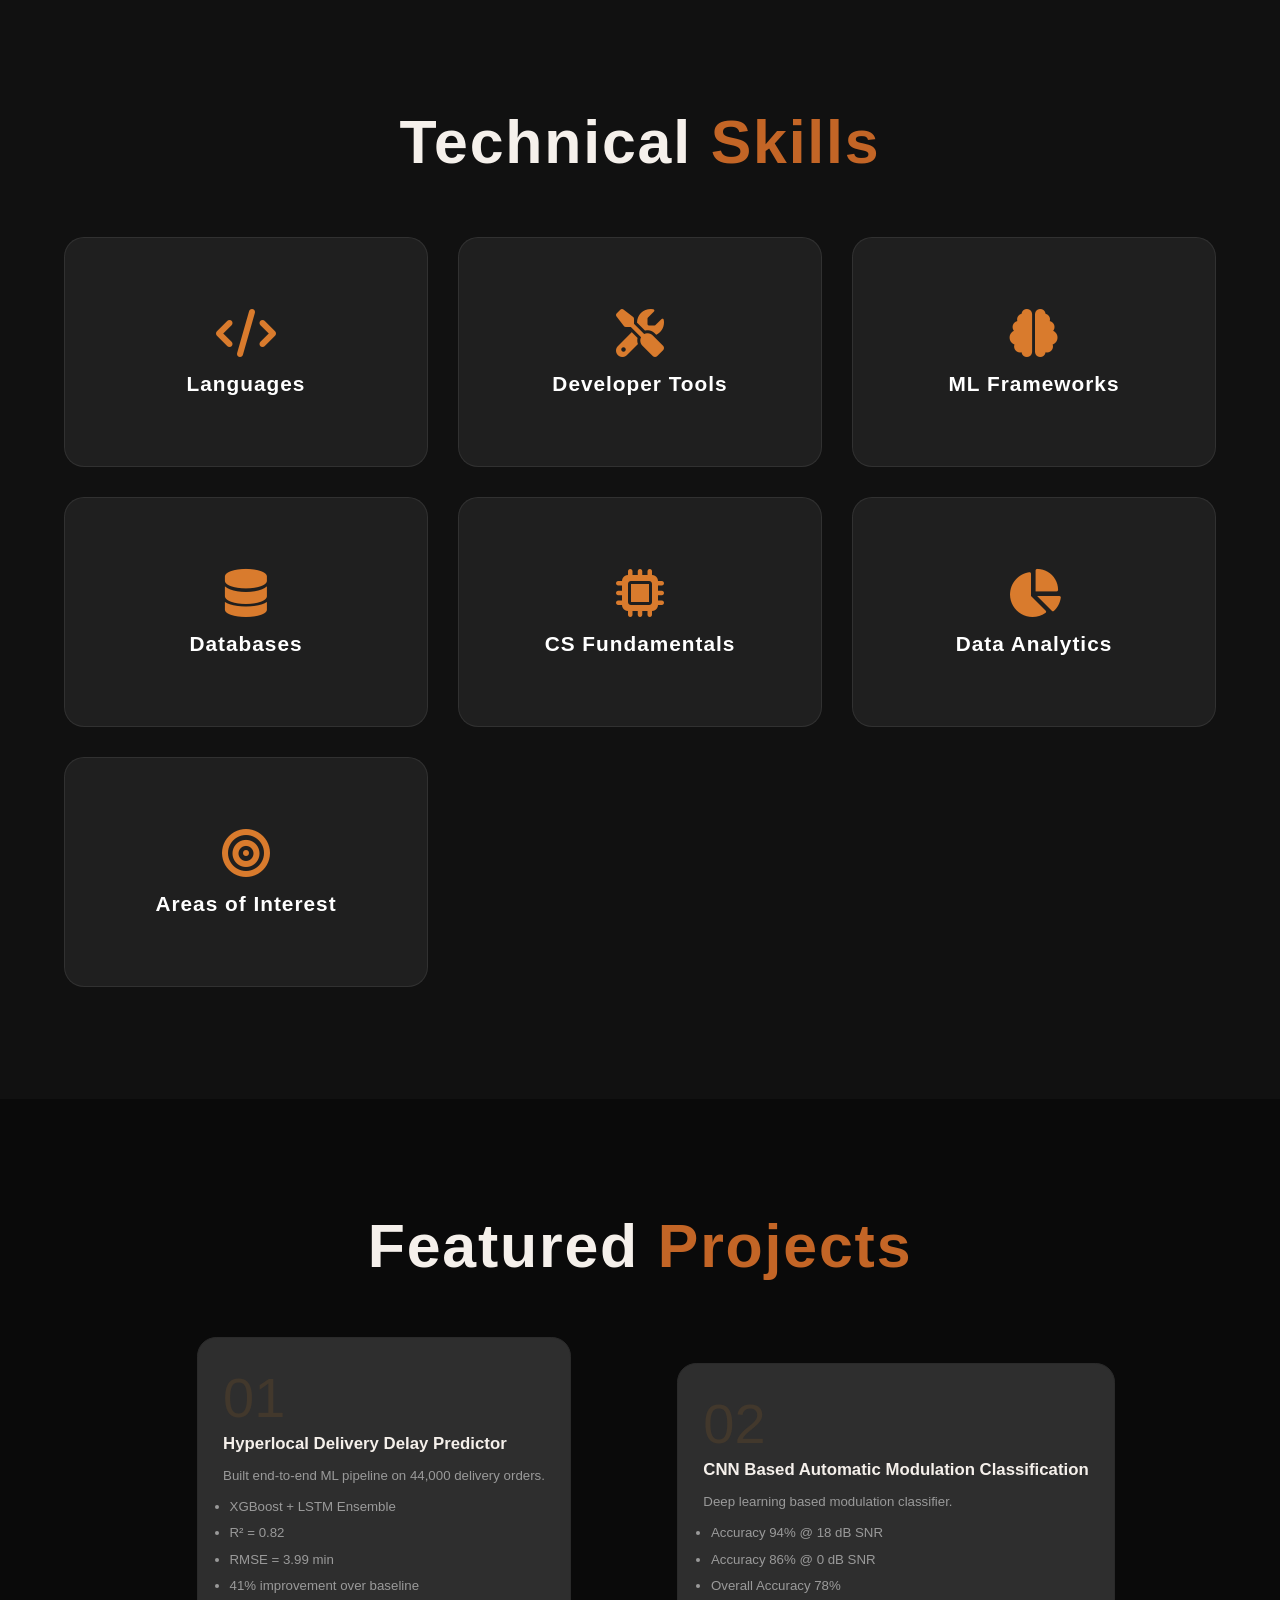
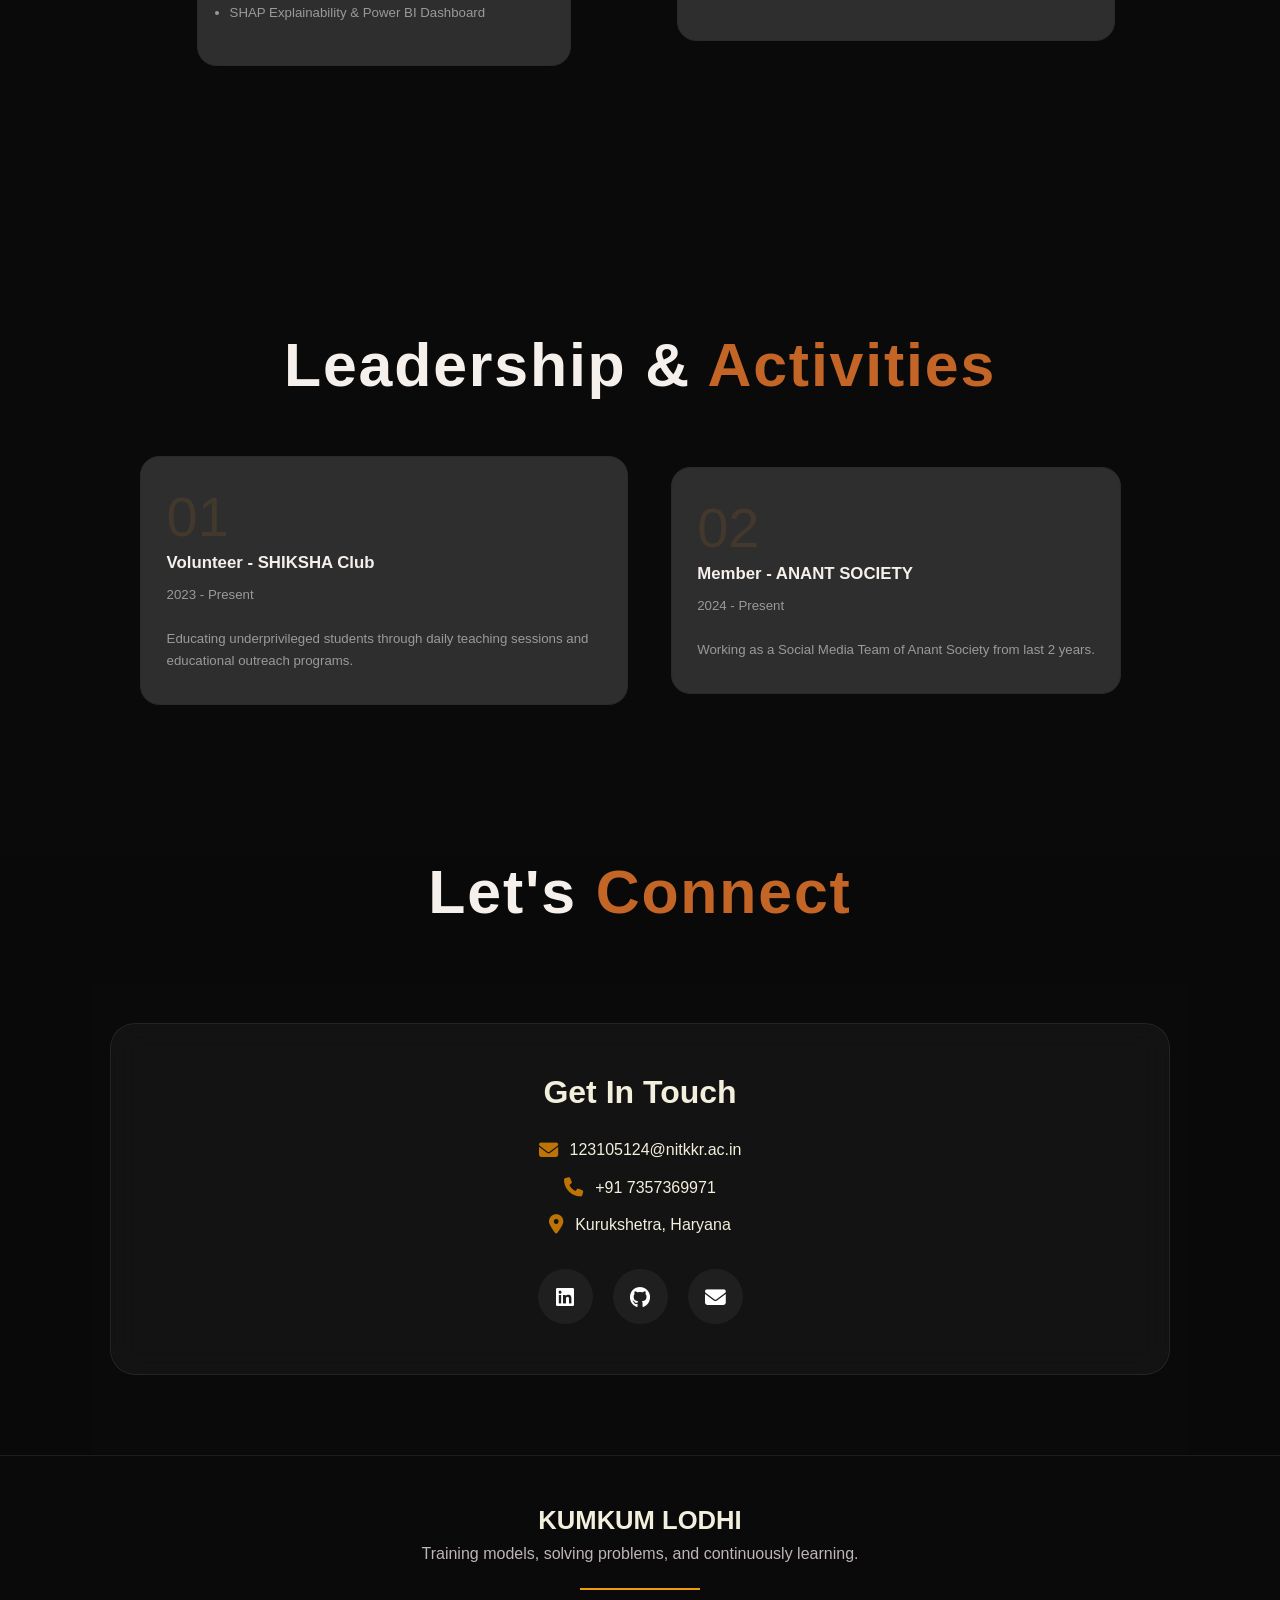
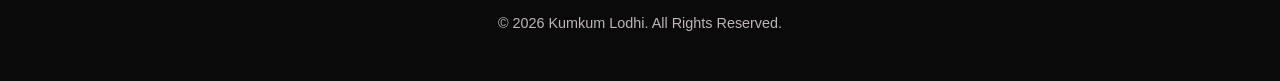
==== commit 35112525: "update" ====
--- a/index.html
+++ b/index.html
@@ -1,585 +1,584 @@
-<!DOCTYPE html>
-<html lang="en">
-
-<head>
-    <meta charset="UTF-8">
-    <meta name="viewport" content="width=device-width, initial-scale=1.0">
-    <title>Portfolio KUMKUM</title>
-    <link rel="stylesheet" href="style.css">
-    <link rel="stylesheet" href="https://cdnjs.cloudflare.com/ajax/libs/font-awesome/6.5.1/css/all.min.css">
-
-</head>
-
-<body>
-    <!-- Cursor Design -->
-    <div class="cursor" id="cursor"></div>
-    <div class="cursor-ring" id="cursorRing"></div>
-
-    <!-- Navbar -->
-    <nav id="navbar">
-        <a href="#hero" class="nav-logo">K<span>L</span></a>
-
-        <ul class="nav-links">
-            <li><a href="#hero">Home</a></li>
-            <li><a href="#about">About</a></li>
-            <li><a href="#education">Education</a></li>
-            <li><a href="#experience">Experience</a></li>
-            <li><a href="#skills">Skills</a></li>
-            <li><a href="#projects">Projects</a></li>
-            <li><a href="#contact" class="nav-cta">Let's Talk</a></li>
-        </ul>
-    </nav>
-
-    <!-- Hero Section -->
-    <section id="hero">
-        <div class="hero-noise"></div>
-
-        <div class="hero-title-wrap reveal">
-            <div class="hero-title">
-                <div class="col1">PORTFOLIO</div>
-                <span class="title-year">'27</span>
-
-            </div>
-
-        </div>
-
-
-        <p class="hero-name reveal">KUMKUM LODHI </p>
-
-        <p class="hero-tagline">
-            Student at NIT Kurukshetra
-        </p>
-
-
-    </section>
-    <!--HERO -->
-
-
-
-    <!-- ================= ABOUT ================= -->
-    <section id="about">
-
-        <div class="about-image-wrap reveal">
-            <div class="about-photo-frame">
-                <img src="images/kumkum porfolio pic.jpg" alt="Kumkum Lodhi" class="about-photo">
-            </div>
-
-            <div class="deco-circle deco-circle-1"></div>
-            <div class="deco-circle deco-circle-2"></div>
-        </div>
-
-        <div class="about-content reveal">
-
-            <div class="tag-pill">About Me</div>
-
-            <h2 class="about-heading">
-                Engineer
-                <span> Learner</span>
-                Builder
-            </h2>
-
-            <p class="about-text">
-                I am a B.Tech student in Electronics and Communication Engineering
-                at NIT Kurukshetra with a strong interest in Software Development,
-                Machine Learning, Deep Learning and Analytics.
-
-                <br>
-                I am passionate about continuous learning, problem-solving through predictive modeling,
-                data visualization, statistical analysis and AI-powered systems, and building scalable solutions.
-                <br> Currently, I am seeking opportunities where I can apply my technical skills, contribute to
-                meaningful projects, and grow as a software and data professional.
-            </p>
-
-            <div class="info-grid">
-
-                <div class="info-item">
-                    <label>College</label>
-                    <span>NIT Kurukshetra</span>
-                </div>
-
-                <div class="info-item">
-                    <label>CGPA</label>
-                    <span>8.089</span>
-                </div>
-
-                <div class="info-item">
-                    <label>Domain Email</label>
-                    <span>123105124@nitkkr.ac.in</span>
-                </div>
-
-                <div class="info-item">
-                    <label>Phone</label>
-                    <span>+91 7357369971</span>
-                </div>
-
-            </div>
-
-            <div class="btn-group">
-                <a href="#projects" class="btn-primary">
-                    View Projects
-                </a>
-
-                <a href="resume.pdf" class="btn-outline">
-                    Download Resume
-                </a>
-            </div>
-
-        </div>
-    </section>
-
-    <!-- ================= EDUCATION ================= -->
-    <section id="education">
-
-        <div class="section-header reveal">
-            <h2 class="section-title">
-                Education <span>Journey</span>
-            </h2>
-        </div>
-
-        <div class="education-grid">
-
-            <div class="education-card reveal">
-                <div class="education-number">01</div>
-
-                <div class="education-name">
-                    NIT Kurukshetra
-                </div>
-
-                <div class="education-desc">
-                    B.Tech Electronics and Communication Engineering
-                    <br><br>
-                    CGPA : 8.089
-                    <br>
-                    2023 - 2027
-                </div>
-            </div>
-
-            <div class="education-card reveal">
-                <div class="education-number">02</div>
-
-                <div class="education-name">
-                    Class XII
-                </div>
-
-                <div class="education-desc">
-                    MLP International School,Rajpura
-                    <br><br>
-                    Percentage : 96.2%
-                    <br>
-                    2022
-                </div>
-            </div>
-
-            <div class="education-card reveal">
-                <div class="education-number">03</div>
-
-                <div class="education-name">
-                    Class X
-                </div>
-
-                <div class="education-desc">
-                    MLP Sr. Sec. School, Maheshwari
-                    <br><br>
-                    Percentage : 97%
-                    <br>
-                    2020
-                </div>
-            </div>
-
-        </div>
-
-    </section>
-
-    <!-- ================= EXPERIENCE ================= -->
-    <section id="experience">
-
-        <div class="section-header reveal">
-            <h2 class="section-title">
-                Research <span>Experience</span>
-            </h2>
-        </div>
-
-        <div class="service-card-reveal">
-
-            <div class="service-number">01</div>
-
-            <div class="service-name">
-                Undergraduate Research Intern
-            </div>
-
-            <div class="service-desc">
-
-                <strong>
-                    National Institute of Technology, Kurukshetra
-                </strong>
-
-                <br><br>
-
-                May 2025 - July 2025
-
-                <br><br>
-
-                <ul class="lists">
-                    <li>Authored research paper on CNN Based Automatic
-                        Modulation Classification in Rician Fading Channel under the esteemed guidance of Assistant
-                        Prof.Pankaj Verma. </li>
-                    <li> Trained CNN models to classify six modulation
-                        schemes under realistic Doppler and fading conditions.</li>
-                </ul>
-
-
-
-            </div>
-
-        </div>
-
-    </section>
-
-    <!-- ================= SKILLS ================= -->
-    <section id="skills">
-
-        <div class="section-header reveal">
-            <h2 class="section-title">
-                Technical <span>Skills</span>
-            </h2>
-        </div>
-
-        <div class="skills-grid">
-
-            <!-- Languages -->
-            <div class="skill-card">
-                <div class="card-inner">
-                    <div class="card-front">
-                        <i class="fas fa-code"></i>
-                        <h3>Languages</h3>
-                    </div>
-
-                    <div class="card-back">
-                        <span>C++</span>
-                        <span>Python</span>
-                        <span>SQL</span>
-                        <span>HTML</span>
-                        <span>CSS</span>
-                        <span>JavaScript</span>
-                        <span>MATLAB</span>
-                    </div>
-                </div>
-            </div>
-
-            <!-- Developer Tools -->
-            <div class="skill-card">
-                <div class="card-inner">
-                    <div class="card-front">
-                        <i class="fas fa-tools"></i>
-                        <h3>Developer Tools</h3>
-                    </div>
-
-                    <div class="card-back">
-                        <span>Git</span>
-                        <span>GitHub</span>
-                        <span>Kaggle</span>
-                        <span>Excel</span>
-                        <span>PowerBI</span>
-                        <span>FastAPI</span>
-                    </div>
-                </div>
-            </div>
-
-            <!-- ML Frameworks -->
-            <div class="skill-card">
-                <div class="card-inner">
-                    <div class="card-front">
-                        <i class="fas fa-brain"></i>
-                        <h3>ML Frameworks</h3>
-                    </div>
-
-                    <div class="card-back">
-                        <span>TensorFlow</span>
-                        <span>Keras</span>
-                        <span>PyTorch</span>
-                        <span>Pandas</span>
-                        <span>LSTM</span>
-                    </div>
-                </div>
-            </div>
-
-            <!-- Database -->
-            <div class="skill-card">
-                <div class="card-inner">
-                    <div class="card-front">
-                        <i class="fas fa-database"></i>
-                        <h3>Databases</h3>
-                    </div>
-
-                    <div class="card-back">
-                        <span>MySQL</span>
-                    </div>
-                </div>
-            </div>
-
-            <!-- CS Fundamentals -->
-            <div class="skill-card">
-                <div class="card-inner">
-                    <div class="card-front">
-                        <i class="fas fa-microchip"></i>
-                        <h3>CS Fundamentals</h3>
-                    </div>
-
-                    <div class="card-back">
-                        <span>OOPs</span>
-                        <span>DBMS</span>
-                        <span>Operating Systems</span>
-                        <span>Computer Networks</span>
-                    </div>
-                </div>
-            </div>
-
-            <!-- Data Analytics -->
-            <div class="skill-card">
-                <div class="card-inner">
-                    <div class="card-front">
-                        <i class="fas fa-chart-pie"></i>
-                        <h3>Data Analytics</h3>
-                    </div>
-
-                    <div class="card-back">
-                        <span>Data Cleaning</span>
-                        <span>Data Analysis</span>
-                        <span>Visualization</span>
-                        <span>Dashboarding</span>
-                        <span>Reporting</span>
-                    </div>
-                </div>
-            </div>
-
-            <!-- Areas of Interest -->
-            <div class="skill-card">
-                <div class="card-inner">
-                    <div class="card-front">
-                        <i class="fas fa-bullseye"></i>
-                        <h3>Areas of Interest</h3>
-                    </div>
-
-                    <div class="card-back">
-                        <span>Machine Learning</span>
-                        <span>Deep Learning</span>
-                        <span>Trend Analysis</span>
-                        <span>Statistical Analysis</span>
-                        <span>Data Visualization</span>
-                    </div>
-                </div>
-            </div>
-
-        </div>
-
-    </section>
-
-
-    <!-- ================= PROJECTS ================= -->
-    <section id="projects">
-
-        <div class="section-header reveal">
-            <h2 class="section-title">
-                Featured <span>Projects</span>
-            </h2>
-        </div>
-
-        <div class="services-grid">
-
-            <!-- Project 1 -->
-
-            <div class="service-card-reveal">
-
-                <div class="service-number">01</div>
-
-                <div class="service-name">
-                    Hyperlocal Delivery Delay Predictor
-                </div>
-
-                <div class="service-desc">
-
-                    Built end-to-end ML pipeline on
-                    44,000 delivery orders.
-
-                    <ul class="lists">
-                        <li> XGBoost + LSTM Ensemble</li>
-                        <li> R² = 0.82</li>
-                        <li>RMSE = 3.99 min</li>
-                        <li>41% improvement over baseline</li>
-                        <li>SHAP Explainability</li>
-                        <li>FastAPI Deployment</li>
-                        <li>Power BI Dashboard</li>
-
-                    </ul>
-
-                </div>
-
-            </div>
-
-            <!-- Project 2 -->
-
-            <div class="service-card-reveal">
-
-                <div class="service-number">02</div>
-
-                <div class="service-name">
-                    CNN Based Automatic Modulation Classification
-                </div>
-
-                <div class="service-desc">
-
-                    Deep learning based modulation classifier.
-
-                    <ul class="lists">
-                        <li> Accuracy 94% @ 18 dB SNR</li>
-                        <li> Accuracy 86% @ 0 dB SNR</li>
-                        <li>Overall Accuracy 78%</li>
-                    </ul>
-                </div>
-
-            </div>
-
-        </div>
-
-    </section>
-
-
-    <!-- ================= LEADERSHIP ================= -->
-    <section id="leadership">
-
-        <div class="section-header reveal">
-
-            <h2 class="section-title">
-                Leadership & <span>Activities</span>
-            </h2>
-
-        </div>
-        <div class="services-grid">
-
-            <div class="service-card-reveal leadership-card">
-
-                <div class="service-number">01</div>
-
-                <div class="service-name">
-                    Volunteer - SHIKSHA Club
-                </div>
-
-                <div class="service-desc">
-
-                    2023 - Present
-
-                    <br><br>
-
-                    Educating underprivileged students through
-                    daily teaching sessions and educational
-                    outreach programs.
-
-                </div>
-
-            </div>
-
-            <div class="service-card-reveal" style="max-width:900px;margin:auto;">
-
-                <div class="service-number">02</div>
-
-                <div class="service-name">
-                    Member - ANANT SOCIETY
-                </div>
-
-                <div class="service-desc">
-
-                    2024 - Present
-
-                    <br><br>
-
-                    Working as a Social Media Team of Anant Society from last 2 years.
-
-                </div>
-
-            </div>
-        </div>
-
-    </section>
-    <!-- ================= CONTACT ================= -->
-    <section id="contact">
-
-        <div class="section-header reveal">
-            <h2 class="section-title">
-                Let's <span>Connect</span>
-            </h2>
-        </div>
-
-        <div class="contact-container">
-
-            <div class="contact-card reveal">
-
-                <h3>Get In Touch</h3>
-
-
-                <div class="contact-info">
-
-                    <div class="contact-item">
-                        <i class="fas fa-envelope"></i>
-                        <span>123105124@nitkkr.ac.in</span>
-                    </div>
-
-                    <div class="contact-item">
-                        <i class="fas fa-phone"></i>
-                        <span>+91 7357369971</span>
-                    </div>
-
-                    <div class="contact-item">
-                        <i class="fas fa-location-dot"></i>
-                        <span>Kurukshetra, Haryana</span>
-                    </div>
-
-                </div>
-
-                <div class="social-links">
-
-                    <a href="https://linkedin.com" target="_blank">
-                        <i class="fab fa-linkedin"></i>
-                    </a>
-
-                    <a href="https://github.com" target="_blank">
-                        <i class="fab fa-github"></i>
-                    </a>
-
-                    <a href="mailto:123105124@nitkkr.ac.in">
-                        <i class="fas fa-envelope"></i>
-                    </a>
-
-                </div>
-
-            </div>
-
-        </div>
-
-    </section>
-
-    <!-- ================= FOOTER ================= -->
-    <footer class="footer" id='footer'>
-
-        <div class="footer-content">
-
-            <h3>KUMKUM LODHI</h3>
-
-            <p>
-                Training models, solving problems, and continuously learning.
-            </p>
-
-            <div class="footer-line"></div>
-
-            <p class="copyright">
-                © 2026 Kumkum Lodhi. All Rights Reserved.
-            </p>
-
-        </div>
-
-    </footer>
-
-    <script src="script.js"></script>
-
-</body>
-
+<!DOCTYPE html>
+<html lang="en">
+
+<head>
+    <meta charset="UTF-8">
+    <meta name="viewport" content="width=device-width, initial-scale=1.0">
+    <title>Portfolio KUMKUM</title>
+    <link rel="stylesheet" href="style.css">
+    <link rel="stylesheet" href="https://cdnjs.cloudflare.com/ajax/libs/font-awesome/6.5.1/css/all.min.css">
+
+</head>
+
+<body>
+    <!-- Cursor Design -->
+    <div class="cursor" id="cursor"></div>
+    <div class="cursor-ring" id="cursorRing"></div>
+
+    <!-- Navbar -->
+    <nav id="navbar">
+        <a href="#hero" class="nav-logo">K<span>L</span></a>
+
+        <ul class="nav-links">
+            <li><a href="#hero">Home</a></li>
+            <li><a href="#about">About</a></li>
+            <li><a href="#education">Education</a></li>
+            <li><a href="#experience">Experience</a></li>
+            <li><a href="#skills">Skills</a></li>
+            <li><a href="#projects">Projects</a></li>
+            <li><a href="#contact" class="nav-cta">Let's Talk</a></li>
+        </ul>
+    </nav>
+
+    <!-- Hero Section -->
+    <section id="hero">
+        <div class="hero-noise"></div>
+
+        <div class="hero-title-wrap reveal">
+            <div class="hero-title">
+                <div class="col1">PORTFOLIO</div>
+                <span class="title-year">'27</span>
+
+            </div>
+
+        </div>
+
+
+        <p class="hero-name reveal">KUMKUM LODHI </p>
+
+        <p class="hero-tagline">
+            Student at NIT Kurukshetra
+        </p>
+
+
+    </section>
+    <!--HERO -->
+
+
+
+    <!-- ================= ABOUT ================= -->
+    <section id="about">
+
+        <div class="about-image-wrap reveal">
+            <div class="about-photo-frame">
+                <img src="images/kumkum porfolio pic.jpg" alt="Kumkum Lodhi" class="about-photo">
+            </div>
+
+            <div class="deco-circle deco-circle-1"></div>
+            <div class="deco-circle deco-circle-2"></div>
+        </div>
+
+        <div class="about-content reveal">
+
+            <div class="tag-pill">About Me</div>
+
+            <h2 class="about-heading">
+                Engineer
+                <span> Learner</span>
+                Builder
+            </h2>
+
+            <p class="about-text">
+                I am a B.Tech student in Electronics and Communication Engineering
+                at NIT Kurukshetra with a strong interest in Software Development,
+                Machine Learning, Deep Learning and Analytics.
+
+                <br>
+                I am passionate about continuous learning, problem-solving through predictive modeling,
+                data visualization, statistical analysis and AI-powered systems, and building scalable solutions.
+                <br> Currently, I am seeking opportunities where I can apply my technical skills, contribute to
+                meaningful projects, and grow as a software and data professional.
+            </p>
+
+            <div class="info-grid">
+
+                <div class="info-item">
+                    <label>College</label>
+                    <span>NIT Kurukshetra</span>
+                </div>
+
+                <div class="info-item">
+                    <label>CGPA</label>
+                    <span>8.089</span>
+                </div>
+
+                <div class="info-item">
+                    <label>Domain Email</label>
+                    <span>123105124@nitkkr.ac.in</span>
+                </div>
+
+                <div class="info-item">
+                    <label>Phone</label>
+                    <span>+91 7357369971</span>
+                </div>
+
+            </div>
+
+            <div class="btn-group">
+                <a href="#projects" class="btn-primary">
+                    View Projects
+                </a>
+
+                <a href="resume.pdf" class="btn-outline">
+                    Download Resume
+                </a>
+            </div>
+
+        </div>
+    </section>
+
+    <!-- ================= EDUCATION ================= -->
+    <section id="education">
+
+        <div class="section-header reveal">
+            <h2 class="section-title">
+                Education <span>Journey</span>
+            </h2>
+        </div>
+
+        <div class="education-grid">
+
+            <div class="education-card reveal">
+                <div class="education-number">01</div>
+
+                <div class="education-name">
+                    NIT Kurukshetra
+                </div>
+
+                <div class="education-desc">
+                    B.Tech Electronics and Communication Engineering
+                    <br><br>
+                    CGPA : 8.089
+                    <br>
+                    2023 - 2027
+                </div>
+            </div>
+
+            <div class="education-card reveal">
+                <div class="education-number">02</div>
+
+                <div class="education-name">
+                    Class XII
+                </div>
+
+                <div class="education-desc">
+                    MLP International School,Rajpura
+                    <br><br>
+                    Percentage : 96.2%
+                    <br>
+                    2022
+                </div>
+            </div>
+
+            <div class="education-card reveal">
+                <div class="education-number">03</div>
+
+                <div class="education-name">
+                    Class X
+                </div>
+
+                <div class="education-desc">
+                    MLP Sr. Sec. School, Maheshwari
+                    <br><br>
+                    Percentage : 97%
+                    <br>
+                    2020
+                </div>
+            </div>
+
+        </div>
+
+    </section>
+
+    <!-- ================= EXPERIENCE ================= -->
+    <section id="experience">
+
+        <div class="section-header reveal">
+            <h2 class="section-title">
+                Research <span>Experience</span>
+            </h2>
+        </div>
+
+        <div class="service-card-reveal">
+
+            <div class="service-number">01</div>
+
+            <div class="service-name">
+                Undergraduate Research Intern
+            </div>
+
+            <div class="service-desc">
+
+                <strong>
+                    National Institute of Technology, Kurukshetra
+                </strong>
+
+                <br><br>
+
+                May 2025 - July 2025
+
+                <br><br>
+
+                <ul class="lists">
+                    <li>Authored research paper on CNN Based Automatic
+                        Modulation Classification in Rician Fading Channel under the esteemed guidance of Assistant
+                        Prof.Pankaj Verma. </li>
+                    <li> Trained CNN models to classify six modulation
+                        schemes under realistic Doppler and fading conditions.</li>
+                </ul>
+
+
+
+            </div>
+
+        </div>
+
+    </section>
+
+    <!-- ================= SKILLS ================= -->
+    <section id="skills">
+
+        <div class="section-header reveal">
+            <h2 class="section-title">
+                Technical <span>Skills</span>
+            </h2>
+        </div>
+
+        <div class="skills-grid">
+
+            <!-- Languages -->
+            <div class="skill-card">
+                <div class="card-inner">
+                    <div class="card-front">
+                        <i class="fas fa-code"></i>
+                        <h3>Languages</h3>
+                    </div>
+
+                    <div class="card-back">
+                        <span>C++</span>
+                        <span>Python</span>
+                        <span>SQL</span>
+                        <span>HTML</span>
+                        <span>CSS</span>
+                        <span>JavaScript</span>
+                        <span>MATLAB</span>
+                    </div>
+                </div>
+            </div>
+
+            <!-- Developer Tools -->
+            <div class="skill-card">
+                <div class="card-inner">
+                    <div class="card-front">
+                        <i class="fas fa-tools"></i>
+                        <h3>Developer Tools</h3>
+                    </div>
+
+                    <div class="card-back">
+                        <span>Git</span>
+                        <span>GitHub</span>
+                        <span>Kaggle</span>
+                        <span>Excel</span>
+                        <span>PowerBI</span>
+                        <span>FastAPI</span>
+                    </div>
+                </div>
+            </div>
+
+            <!-- ML Frameworks -->
+            <div class="skill-card">
+                <div class="card-inner">
+                    <div class="card-front">
+                        <i class="fas fa-brain"></i>
+                        <h3>ML Frameworks</h3>
+                    </div>
+
+                    <div class="card-back">
+                        <span>TensorFlow</span>
+                        <span>Keras</span>
+                        <span>PyTorch</span>
+                        <span>Pandas</span>
+                        <span>LSTM</span>
+                    </div>
+                </div>
+            </div>
+
+            <!-- Database -->
+            <div class="skill-card">
+                <div class="card-inner">
+                    <div class="card-front">
+                        <i class="fas fa-database"></i>
+                        <h3>Databases</h3>
+                    </div>
+
+                    <div class="card-back">
+                        <span>MySQL</span>
+                    </div>
+                </div>
+            </div>
+
+            <!-- CS Fundamentals -->
+            <div class="skill-card">
+                <div class="card-inner">
+                    <div class="card-front">
+                        <i class="fas fa-microchip"></i>
+                        <h3>CS Fundamentals</h3>
+                    </div>
+
+                    <div class="card-back">
+                        <span>OOPs</span>
+                        <span>DBMS</span>
+                        <span>Operating Systems</span>
+                        <span>Computer Networks</span>
+                    </div>
+                </div>
+            </div>
+
+            <!-- Data Analytics -->
+            <div class="skill-card">
+                <div class="card-inner">
+                    <div class="card-front">
+                        <i class="fas fa-chart-pie"></i>
+                        <h3>Data Analytics</h3>
+                    </div>
+
+                    <div class="card-back">
+                        <span>Data Cleaning</span>
+                        <span>Data Analysis</span>
+                        <span>Visualization</span>
+                        <span>Dashboarding</span>
+                        <span>Reporting</span>
+                    </div>
+                </div>
+            </div>
+
+            <!-- Areas of Interest -->
+            <div class="skill-card">
+                <div class="card-inner">
+                    <div class="card-front">
+                        <i class="fas fa-bullseye"></i>
+                        <h3>Areas of Interest</h3>
+                    </div>
+
+                    <div class="card-back">
+                        <span>Machine Learning</span>
+                        <span>Deep Learning</span>
+                        <span>Trend Analysis</span>
+                        <span>Statistical Analysis</span>
+                        <span>Data Visualization</span>
+                    </div>
+                </div>
+            </div>
+
+        </div>
+
+    </section>
+
+
+    <!-- ================= PROJECTS ================= -->
+    <section id="projects">
+
+        <div class="section-header reveal">
+            <h2 class="section-title">
+                Featured <span>Projects</span>
+            </h2>
+        </div>
+
+        <div class="services-grid">
+
+            <!-- Project 1 -->
+
+            <div class="service-card-reveal">
+
+                <div class="service-number">01</div>
+
+                <div class="service-name">
+                    Hyperlocal Delivery Delay Predictor
+                </div>
+
+                <div class="service-desc">
+
+                    Built end-to-end ML pipeline on
+                    44,000 delivery orders.
+
+                    <ul class="lists">
+                        <li> XGBoost + LSTM Ensemble</li>
+                        <li> R² = 0.82</li>
+                        <li>RMSE = 3.99 min</li>
+                        <li>41% improvement over baseline</li>
+                        <li>SHAP Explainability & Power BI Dashboard</li>
+                       
+
+                    </ul>
+
+                </div>
+
+            </div>
+
+            <!-- Project 2 -->
+
+            <div class="service-card-reveal">
+
+                <div class="service-number">02</div>
+
+                <div class="service-name">
+                    CNN Based Automatic Modulation Classification
+                </div>
+
+                <div class="service-desc">
+
+                    Deep learning based modulation classifier.
+
+                    <ul class="lists">
+                        <li> Accuracy 94% @ 18 dB SNR</li>
+                        <li> Accuracy 86% @ 0 dB SNR</li>
+                        <li>Overall Accuracy 78%</li>
+                    </ul>
+                </div>
+
+            </div>
+
+        </div>
+
+    </section>
+
+
+    <!-- ================= LEADERSHIP ================= -->
+    <section id="leadership">
+
+        <div class="section-header reveal">
+
+            <h2 class="section-title">
+                Leadership & <span>Activities</span>
+            </h2>
+
+        </div>
+        <div class="services-grid">
+
+            <div class="service-card-reveal leadership-card">
+
+                <div class="service-number">01</div>
+
+                <div class="service-name">
+                    Volunteer - SHIKSHA Club
+                </div>
+
+                <div class="service-desc">
+
+                    2023 - Present
+
+                    <br><br>
+
+                    Educating underprivileged students through
+                    daily teaching sessions and educational
+                    outreach programs.
+
+                </div>
+
+            </div>
+
+            <div class="service-card-reveal" style="max-width:900px;margin:auto;">
+
+                <div class="service-number">02</div>
+
+                <div class="service-name">
+                    Member - ANANT SOCIETY
+                </div>
+
+                <div class="service-desc">
+
+                    2024 - Present
+
+                    <br><br>
+
+                    Working as a Social Media Team of Anant Society from last 2 years.
+
+                </div>
+
+            </div>
+        </div>
+
+    </section>
+    <!-- ================= CONTACT ================= -->
+    <section id="contact">
+
+        <div class="section-header reveal">
+            <h2 class="section-title">
+                Let's <span>Connect</span>
+            </h2>
+        </div>
+
+        <div class="contact-container">
+
+            <div class="contact-card reveal">
+
+                <h3>Get In Touch</h3>
+
+
+                <div class="contact-info">
+
+                    <div class="contact-item">
+                        <i class="fas fa-envelope"></i>
+                        <span>123105124@nitkkr.ac.in</span>
+                    </div>
+
+                    <div class="contact-item">
+                        <i class="fas fa-phone"></i>
+                        <span>+91 7357369971</span>
+                    </div>
+
+                    <div class="contact-item">
+                        <i class="fas fa-location-dot"></i>
+                        <span>Kurukshetra, Haryana</span>
+                    </div>
+
+                </div>
+
+                <div class="social-links">
+
+                    <a href="https://linkedin.com" target="_blank">
+                        <i class="fab fa-linkedin"></i>
+                    </a>
+
+                    <a href="https://github.com" target="_blank">
+                        <i class="fab fa-github"></i>
+                    </a>
+
+                    <a href="mailto:123105124@nitkkr.ac.in">
+                        <i class="fas fa-envelope"></i>
+                    </a>
+
+                </div>
+
+            </div>
+
+        </div>
+
+    </section>
+
+    <!-- ================= FOOTER ================= -->
+    <footer class="footer" id='footer'>
+
+        <div class="footer-content">
+
+            <h3>KUMKUM LODHI</h3>
+
+            <p>
+                Training models, solving problems, and continuously learning.
+            </p>
+
+            <div class="footer-line"></div>
+
+            <p class="copyright">
+                © 2026 Kumkum Lodhi. All Rights Reserved.
+            </p>
+
+        </div>
+
+    </footer>
+
+    <script src="script.js"></script>
+
+</body>
+
 </html>
--- a/style.css
+++ b/style.css
@@ -668,13 +668,15 @@
   padding: 7rem 4rem;
 }
 
-.education-grid , .services-grid {
+.education-grid {
   display: grid;
   grid-template-columns: repeat(3, 1fr);
   gap: 1.5rem;
   max-width: 1000px;
   margin: 0 auto 2.5rem;
 }
+
+
 
 .education-card {
   background: var(--mid-gray);
@@ -842,6 +844,15 @@
   line-height: 1.65;
 }
 
+.services-grid {
+  display: grid;
+  grid-template-columns: repeat(2, 1fr);
+  gap: 1.5rem;
+  max-width: 1000px;
+  margin: 0 auto 2.5rem;
+
+}
+
 .lists{
   padding: 2%;
   line-height: 2;
@@ -866,217 +877,6 @@
   padding: 7rem 4rem;
 }
 
-/* .testi-quote-mark {
-  position: absolute;
-  top: 1.4rem;
-  right: 1.6rem;
-  font-size: 3rem;
-  color: var(--orange);
-  opacity: 0.25;
-  font-family: Georgia, serif;
-  line-height: 1;
-} */
-
-/* .testi-text {
-  color: var(--text-light);
-  font-size: 0.84rem;
-  line-height: 1.7;
-  font-style: italic;
-} */
-
-/* ══════════════════════════════════════════
-   FOOTER
-   ══════════════════════════════════════════ */
-/* footer {
-  background: var(--black);
-  border-top: 1px solid #1e1e1e;
-  padding: 4rem 4rem 2rem;
-}
-
-.footer-grid {
-  display: grid;
-  grid-template-columns: 2fr 1fr 1.2fr 1.2fr;
-  gap: 3rem;
-  padding-bottom: 3rem;
-  border-bottom: 1px solid #1e1e1e;
-  margin-bottom: 2rem;
-}
-
-.footer-logo {
-  font-family: 'Bebas Neue', sans-serif;
-  font-size: 1.8rem;
-  color: var(--white);
-  letter-spacing: 0.1em;
-  margin-bottom: 1rem;
-}
-
-.footer-logo span {
-  color: var(--orange);
-}
-
-.footer-tagline {
-  color: var(--text-light);
-  font-size: 0.83rem;
-  line-height: 1.7;
-  max-width: 240px;
-  margin-bottom: 1.4rem;
-}
-
-.social-links {
-  display: flex;
-  gap: 0.8rem;
-}
-
-.social-link {
-  width: 34px;
-  height: 34px;
-  border: 1px solid #2a2a2a;
-  border-radius: 50%;
-  display: flex;
-  align-items: center;
-  justify-content: center;
-  color: var(--text-light);
-  text-decoration: none;
-  font-size: 0.8rem;
-  transition: border-color 0.25s, color 0.25s, background 0.25s;
-}
-
-.social-link:hover {
-  border-color: var(--orange);
-  color: var(--orange);
-  background: rgba(232, 93, 38, 0.08);
-}
-
-.footer-col h4 {
-  color: var(--white);
-  font-size: 0.78rem;
-  letter-spacing: 0.18em;
-  text-transform: uppercase;
-  margin-bottom: 1.2rem;
-}
-
-.footer-col ul {
-  list-style: none;
-}
-
-.footer-col ul li {
-  margin-bottom: 0.65rem;
-}
-
-.footer-col ul li a {
-  color: var(--text-light);
-  text-decoration: none;
-  font-size: 0.84rem;
-  transition: color 0.25s;
-  display: flex;
-  align-items: center;
-  gap: 0.4rem;
-}
-
-.footer-col ul li a::before {
-  content: '›';
-  color: var(--orange);
-  font-size: 1rem;
-}
-
-.footer-col ul li a:hover {
-  color: var(--white);
-}
-
-.footer-contact-item {
-  display: flex;
-  align-items: flex-start;
-  gap: 0.6rem;
-  margin-bottom: 0.75rem;
-}
-
-.footer-contact-item .icon {
-  color: var(--orange);
-  font-size: 0.85rem;
-  margin-top: 2px;
-}
-
-.footer-contact-item span {
-  color: var(--text-light);
-  font-size: 0.83rem;
-  line-height: 1.5;
-}
-
-.footer-newsletter-text {
-  color: var(--text-light);
-  font-size: 0.82rem;
-  line-height: 1.6;
-  margin-bottom: 0.9rem;
-}
-
-.newsletter-row {
-  display: flex;
-  gap: 0.5rem;
-}
-
-.newsletter-input {
-  flex: 1;
-  background: var(--mid-gray);
-  border: 1px solid #333;
-  border-radius: 2rem;
-  padding: 0.55rem 1rem;
-  color: var(--white);
-  font-size: 0.8rem;
-  outline: none;
-  font-family: 'Space Grotesk', sans-serif;
-  transition: border-color 0.25s;
-}
-
-.newsletter-input::placeholder {
-  color: var(--text-light);
-}
-
-.newsletter-input:focus {
-  border-color: var(--orange);
-}
-
-.newsletter-btn {
-  width: 34px;
-  height: 34px;
-  flex-shrink: 0;
-  border-radius: 50%;
-  background: var(--orange);
-  border: none;
-  cursor: pointer;
-  color: white;
-  font-size: 1rem;
-  display: flex;
-  align-items: center;
-  justify-content: center;
-  transition: background 0.25s;
-}
-
-.newsletter-btn:hover {
-  background: #d44e1a;
-}
-
-.footer-bottom {
-  display: flex;
-  align-items: center;
-  justify-content: space-between;
-  color: var(--text-light);
-  font-size: 0.78rem;
-}
-
-.footer-legal {
-  display: flex;
-  gap: 1.5rem;
-}
-
-.footer-bottom a {
-  color: var(--text-light);
-  text-decoration: none;
-  transition: color 0.25s;
-}
-
-.footer-bottom a:hover {
-  color: var(--orange);
-} */
 
 /* ══════════════════════════════════════════
    SCROLL REVEAL ANIMATION
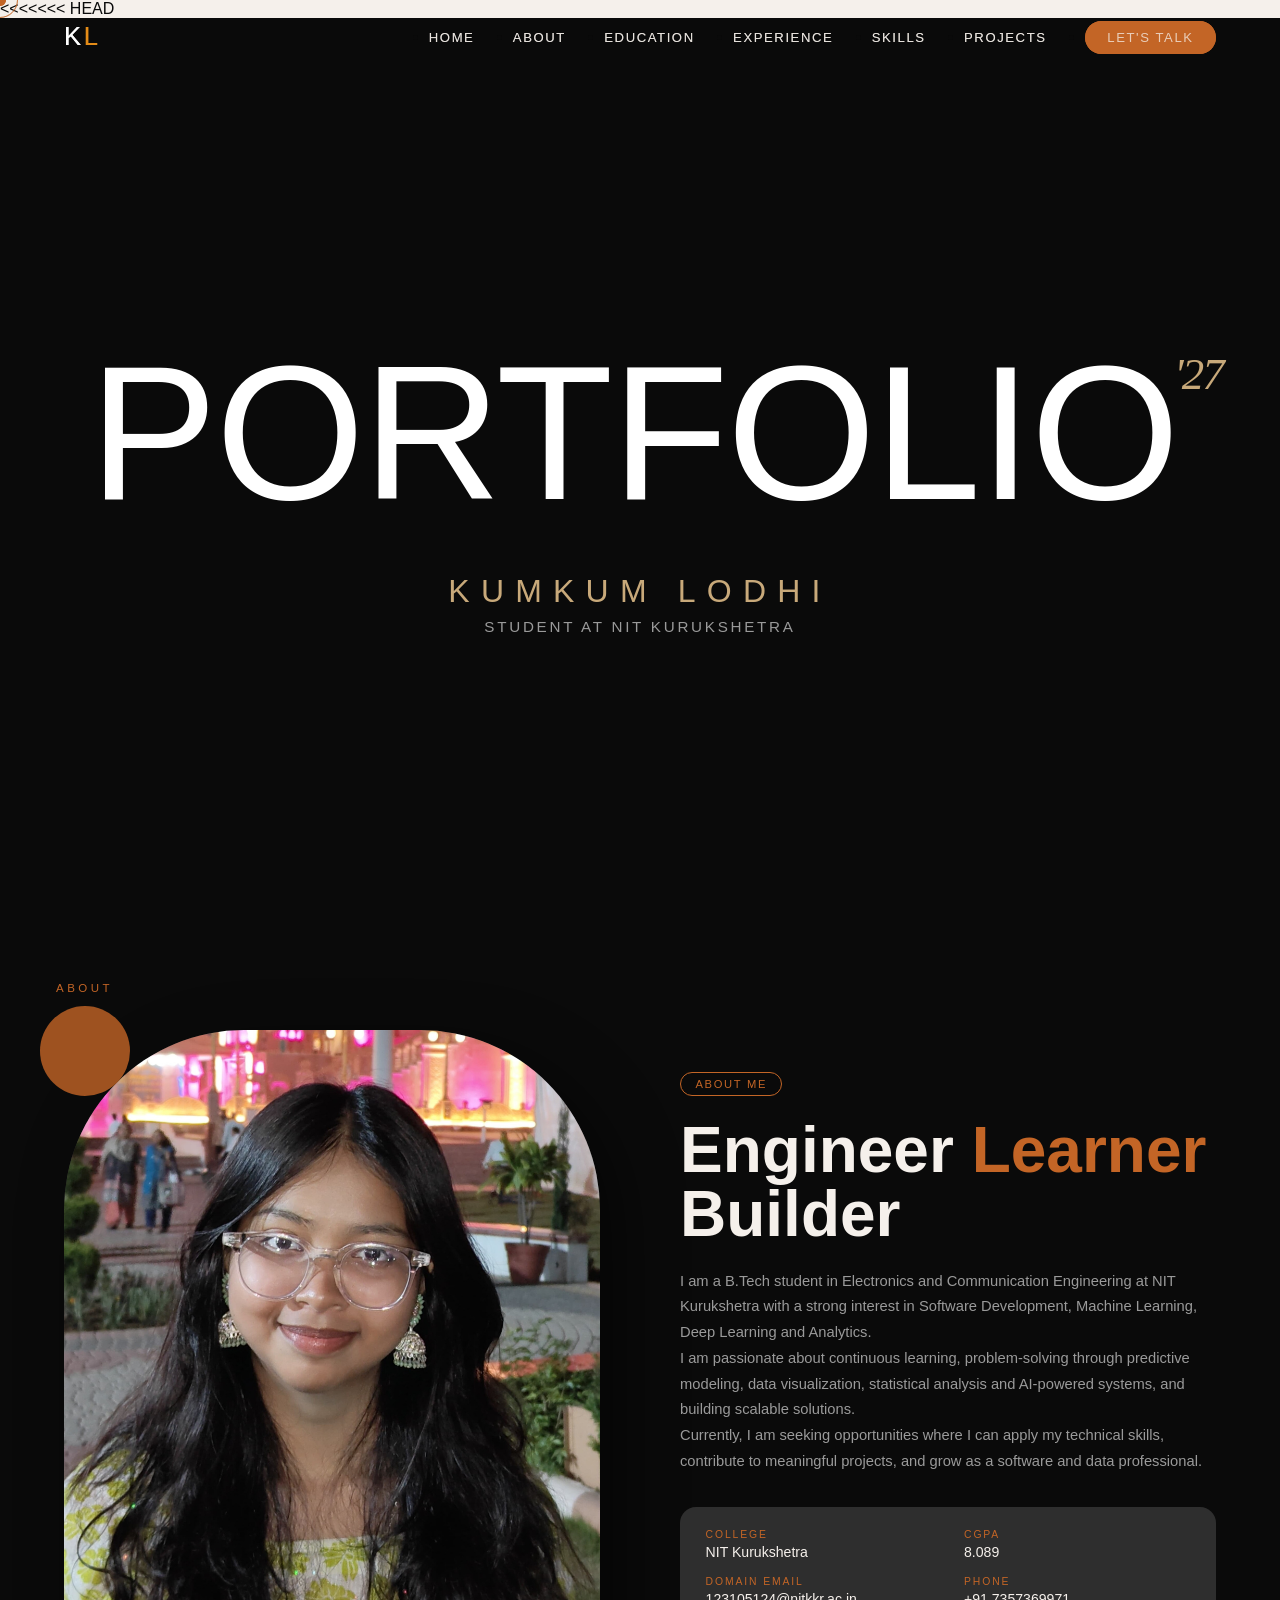
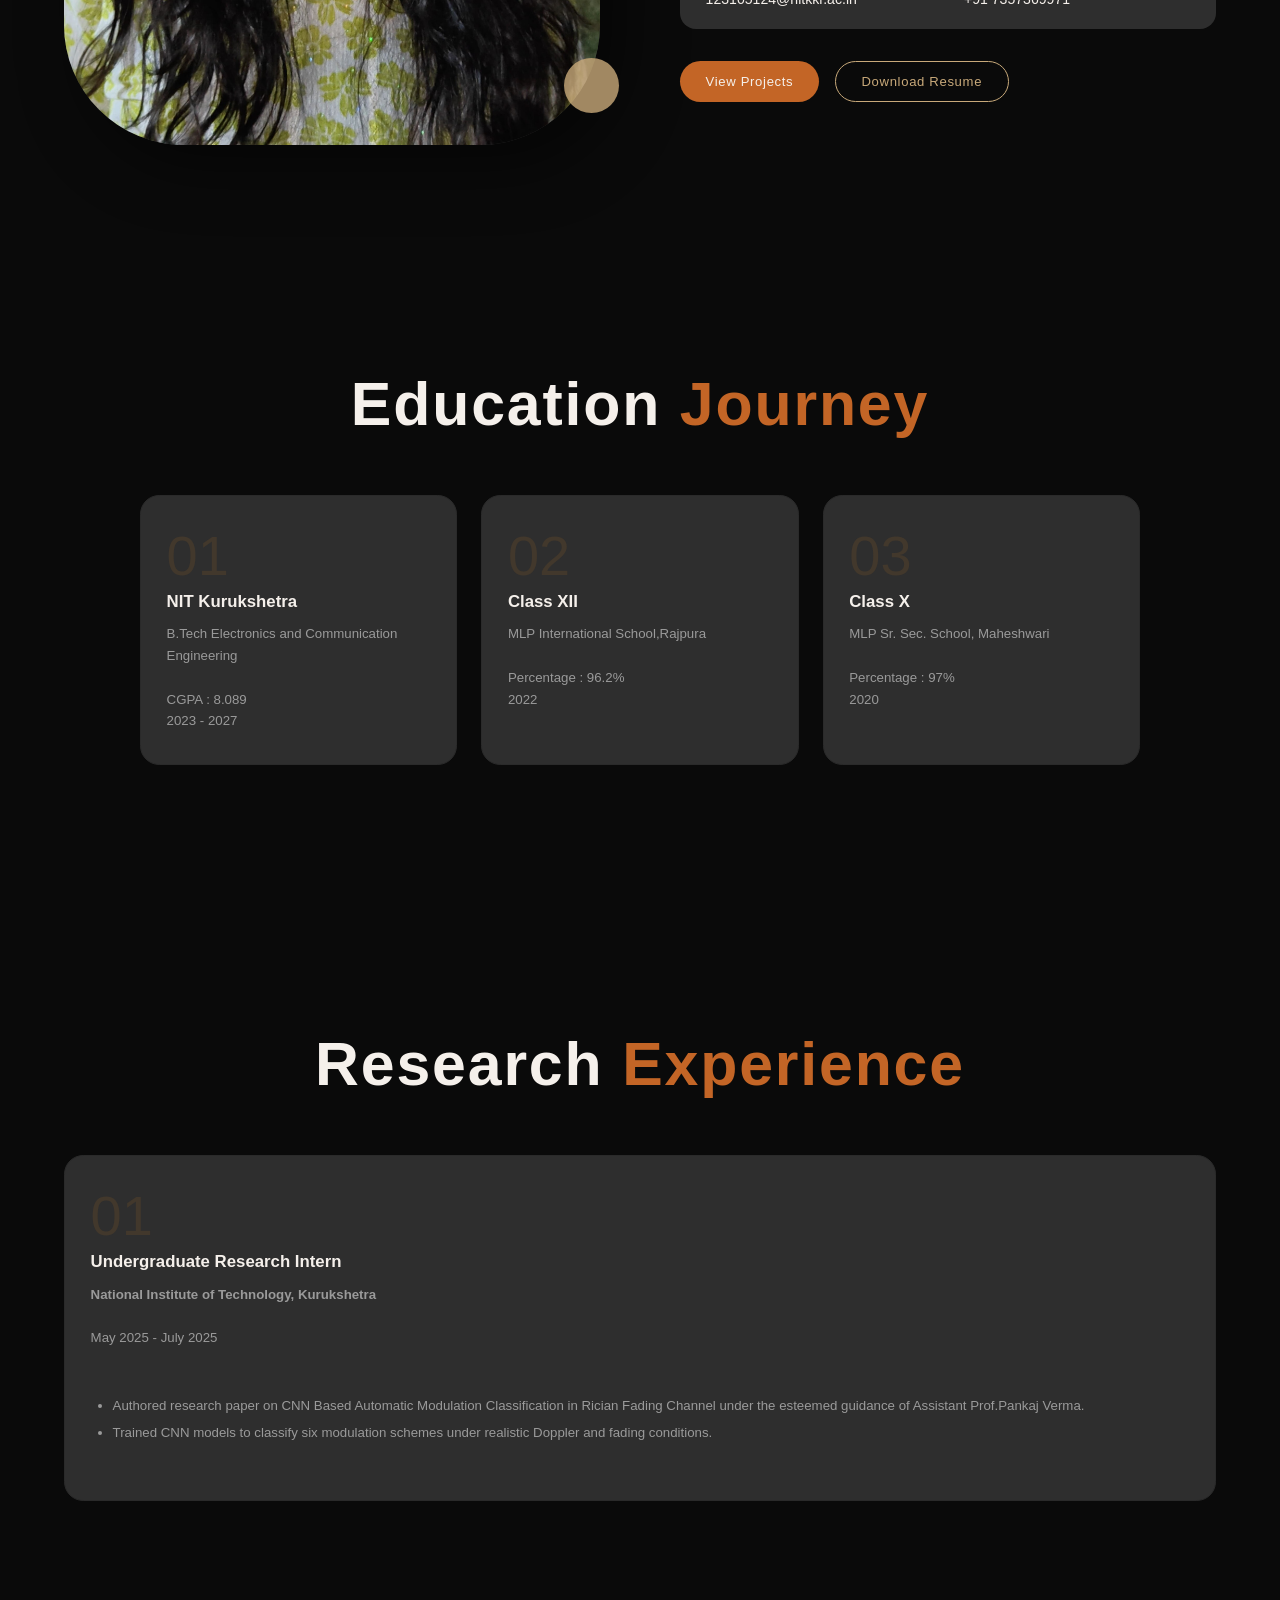
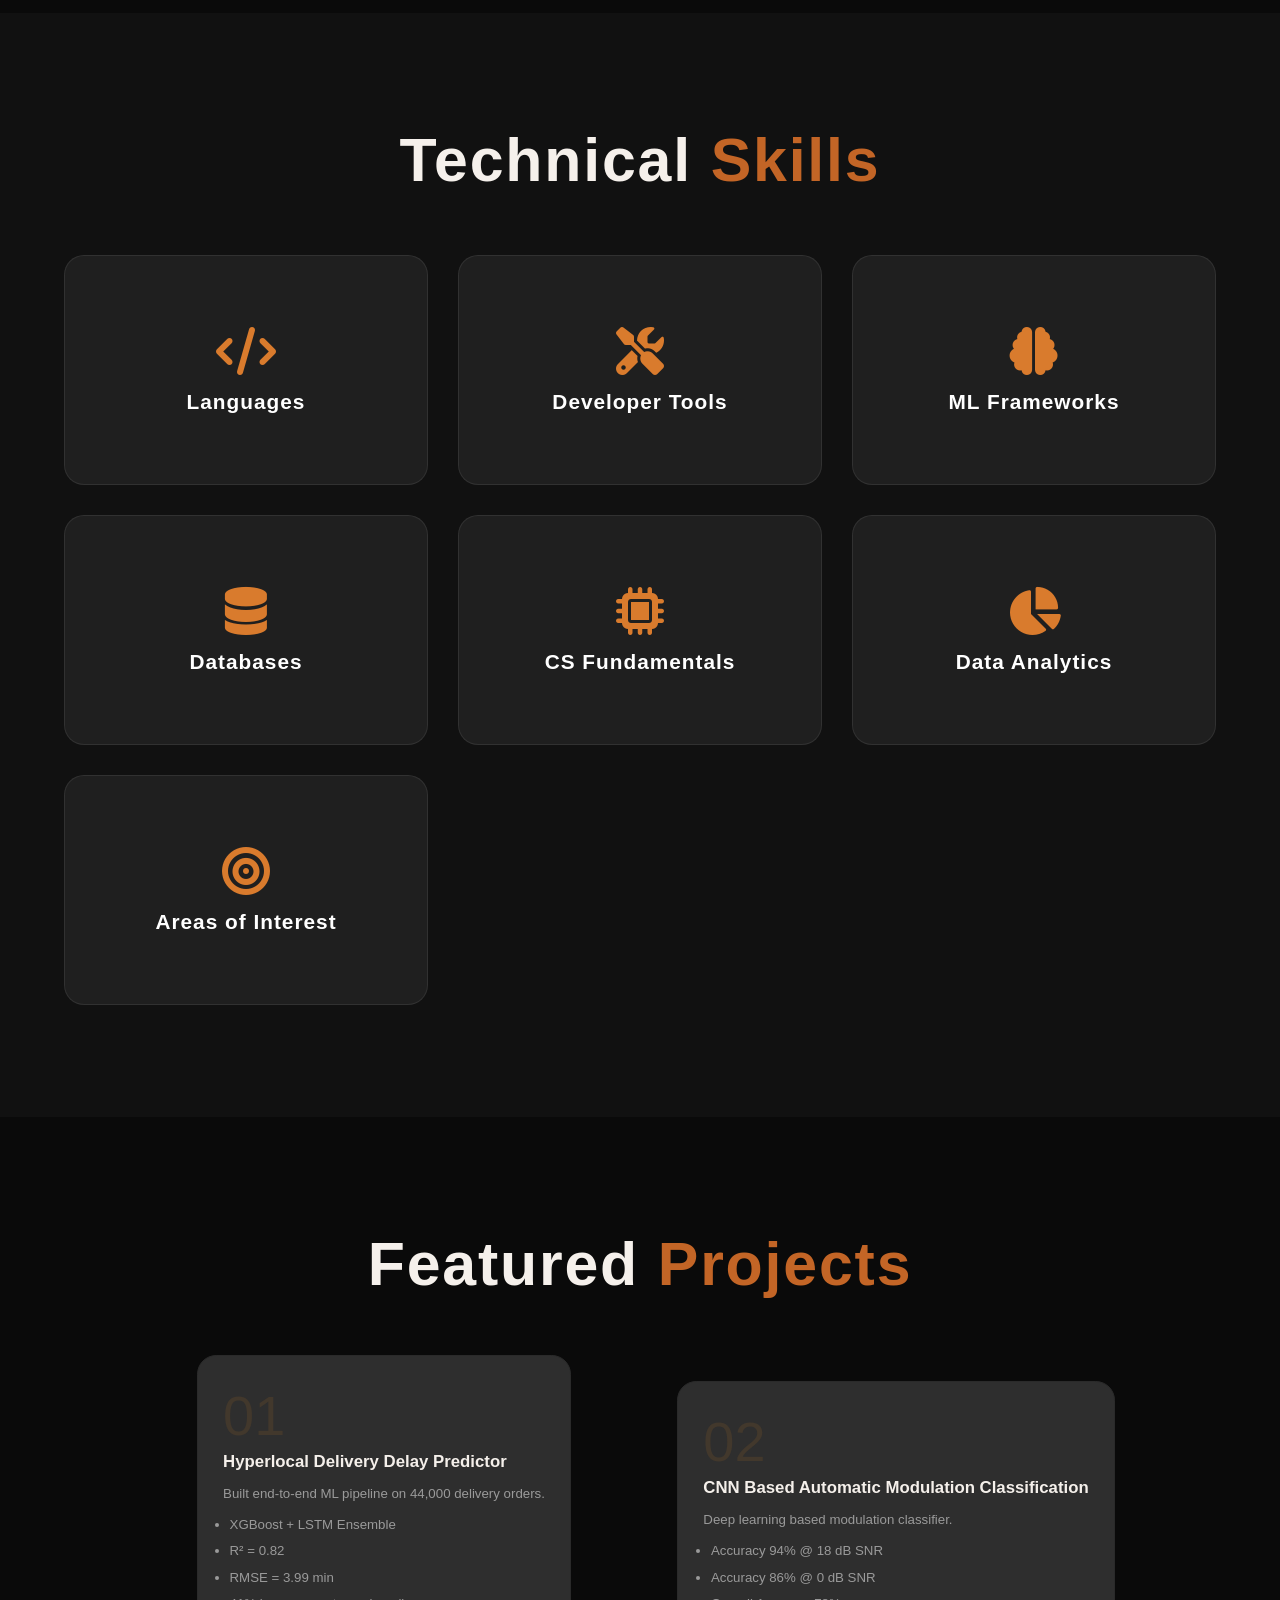
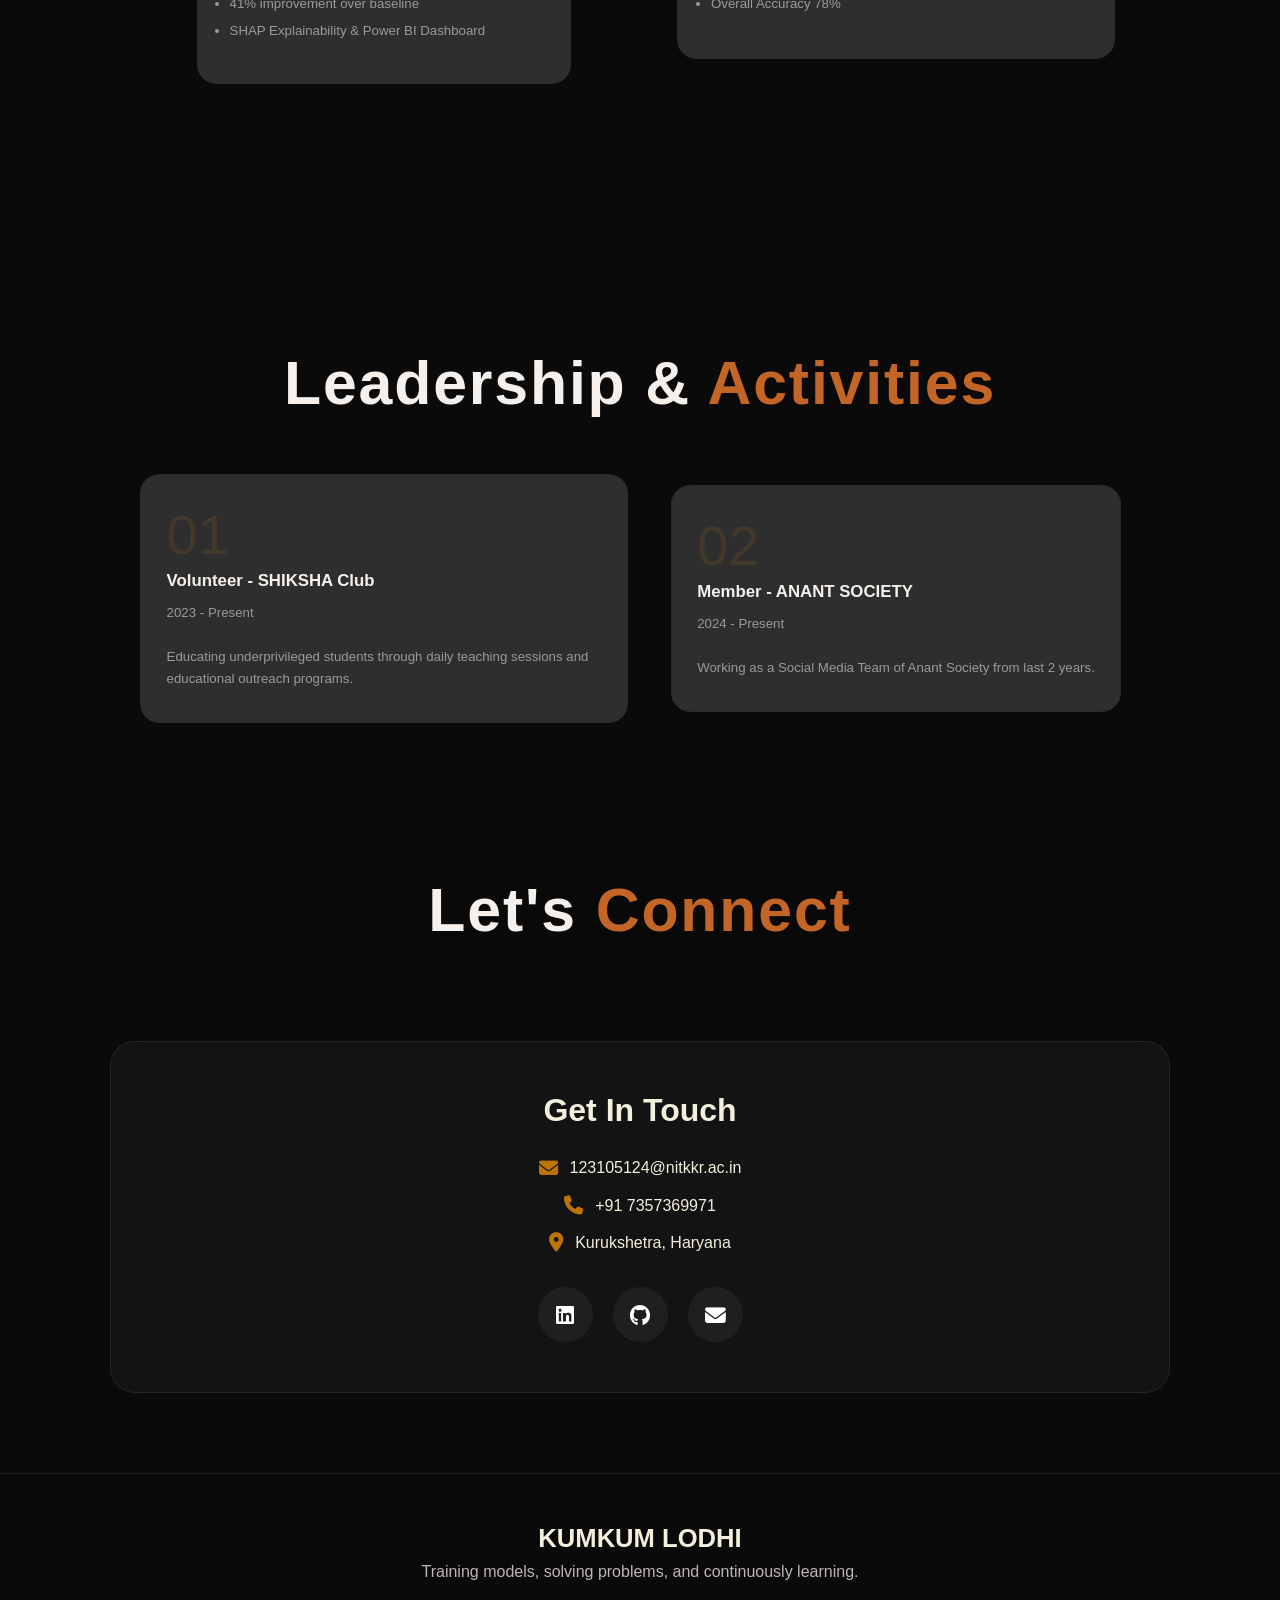
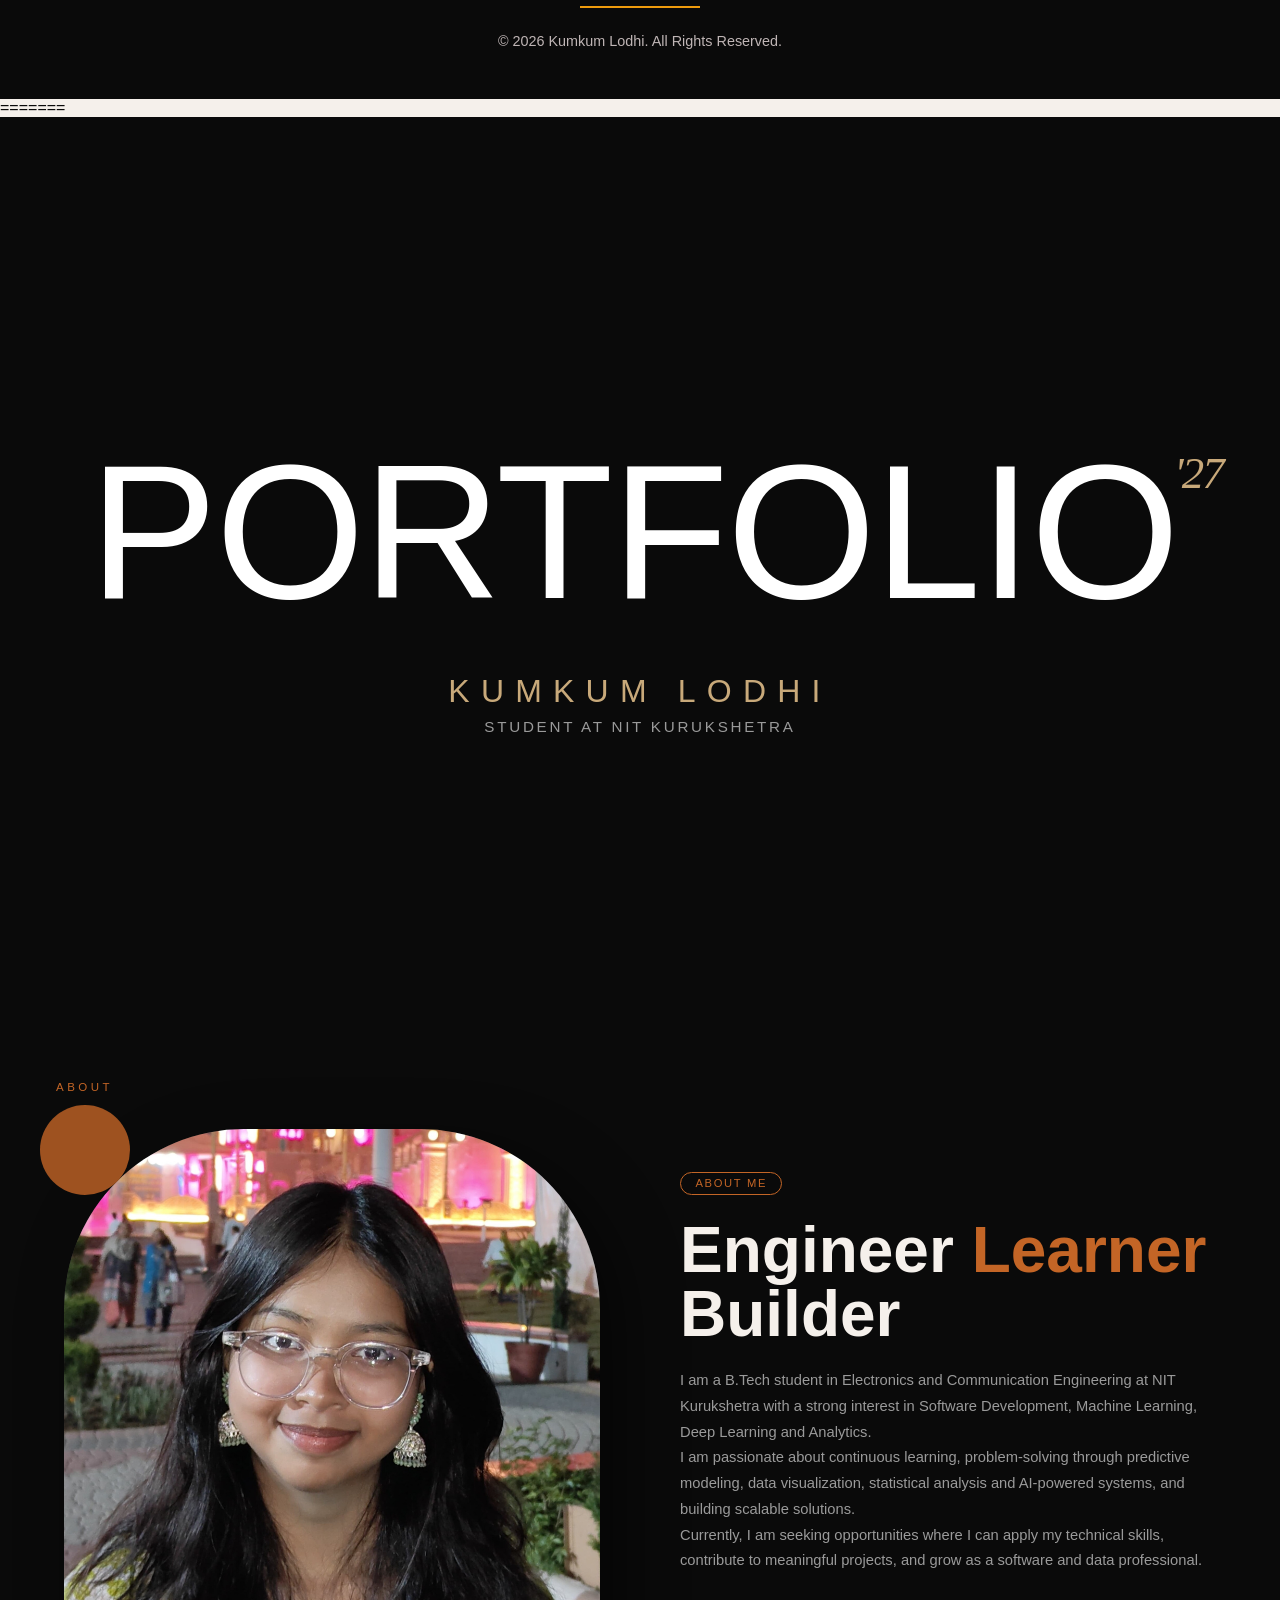
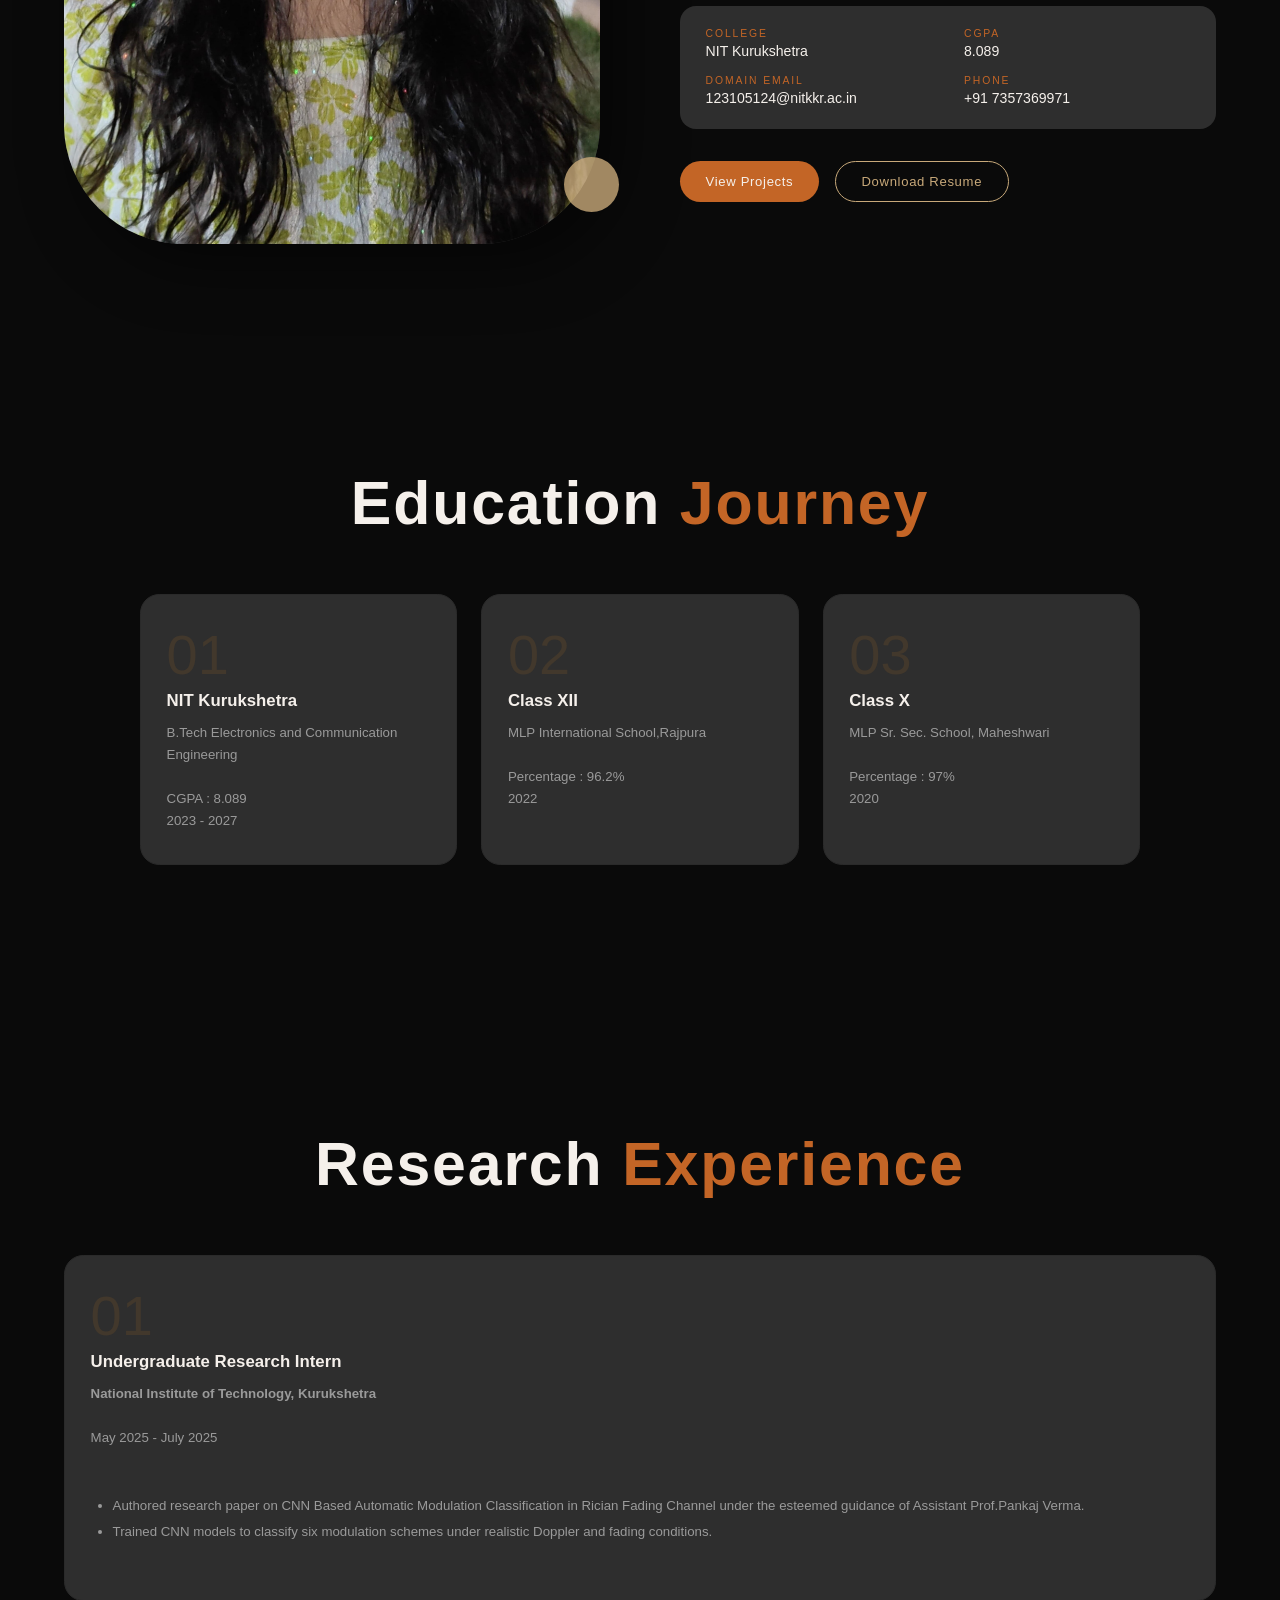
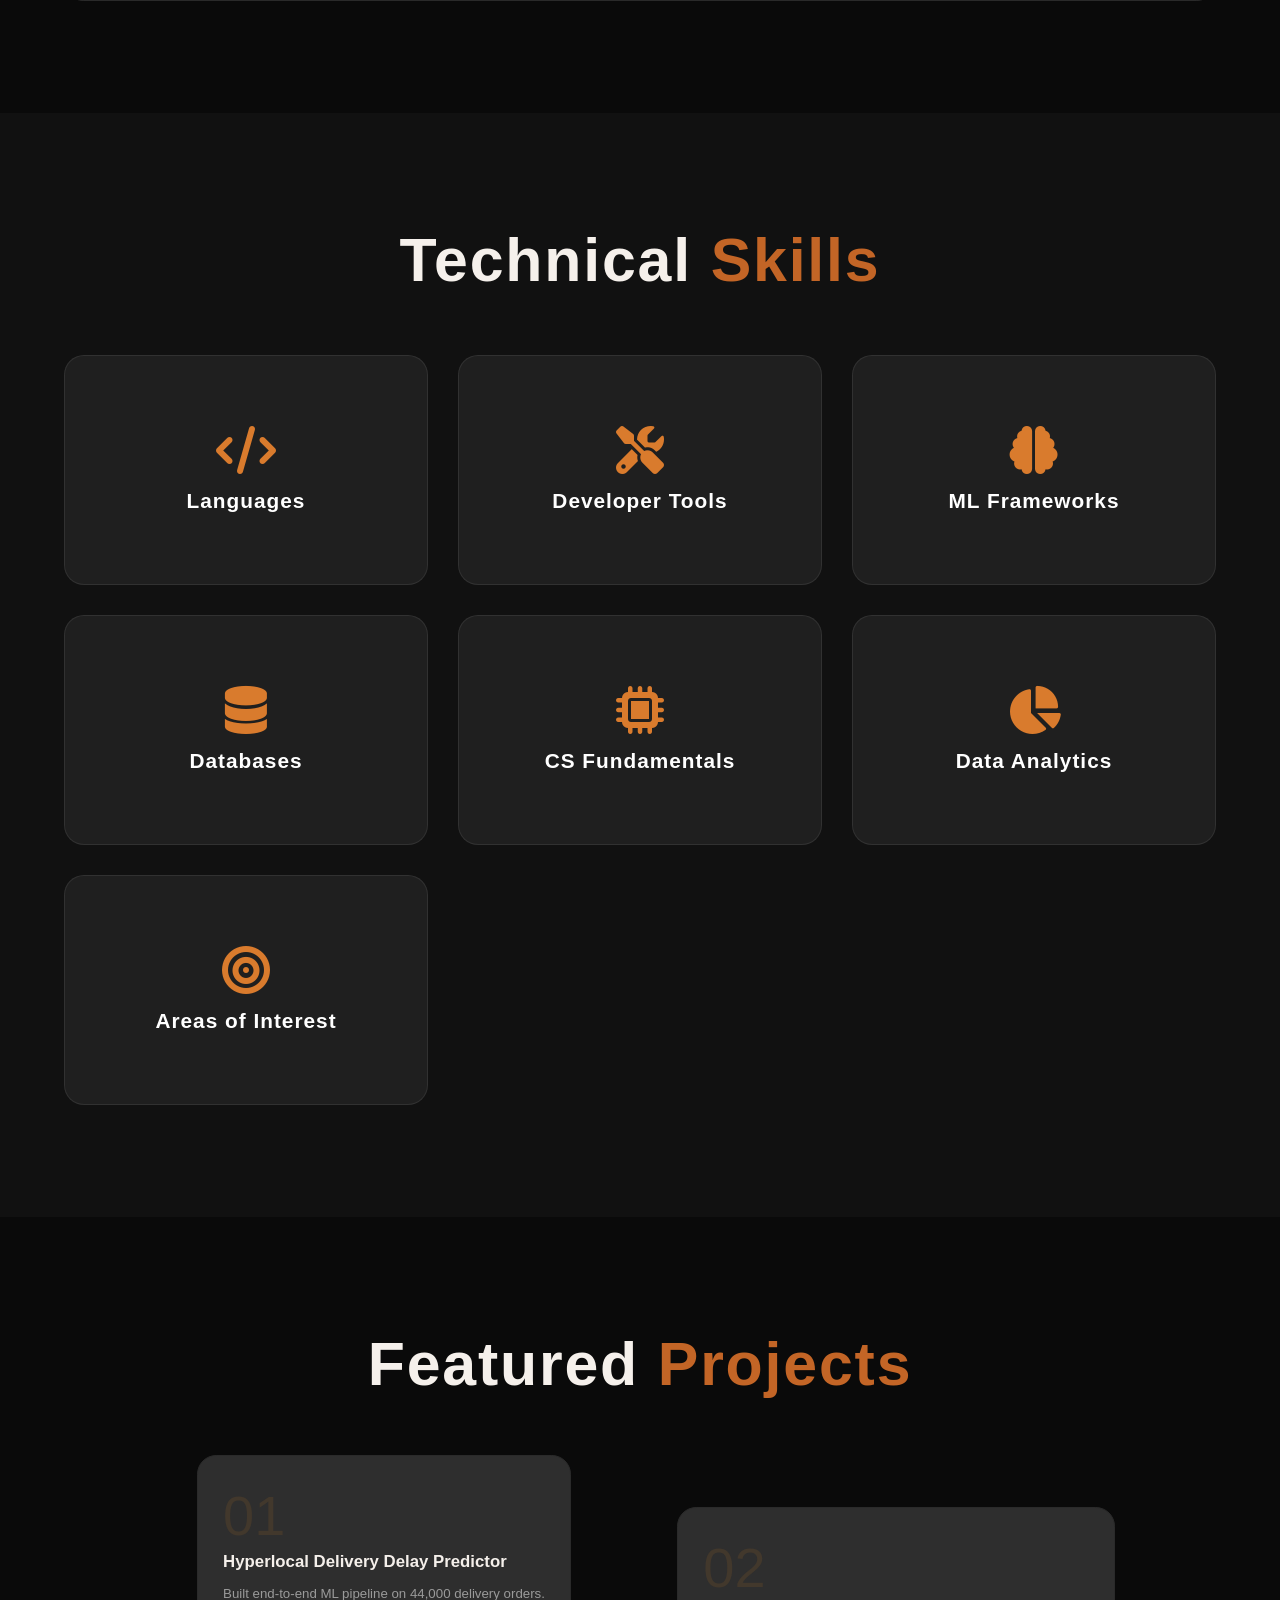
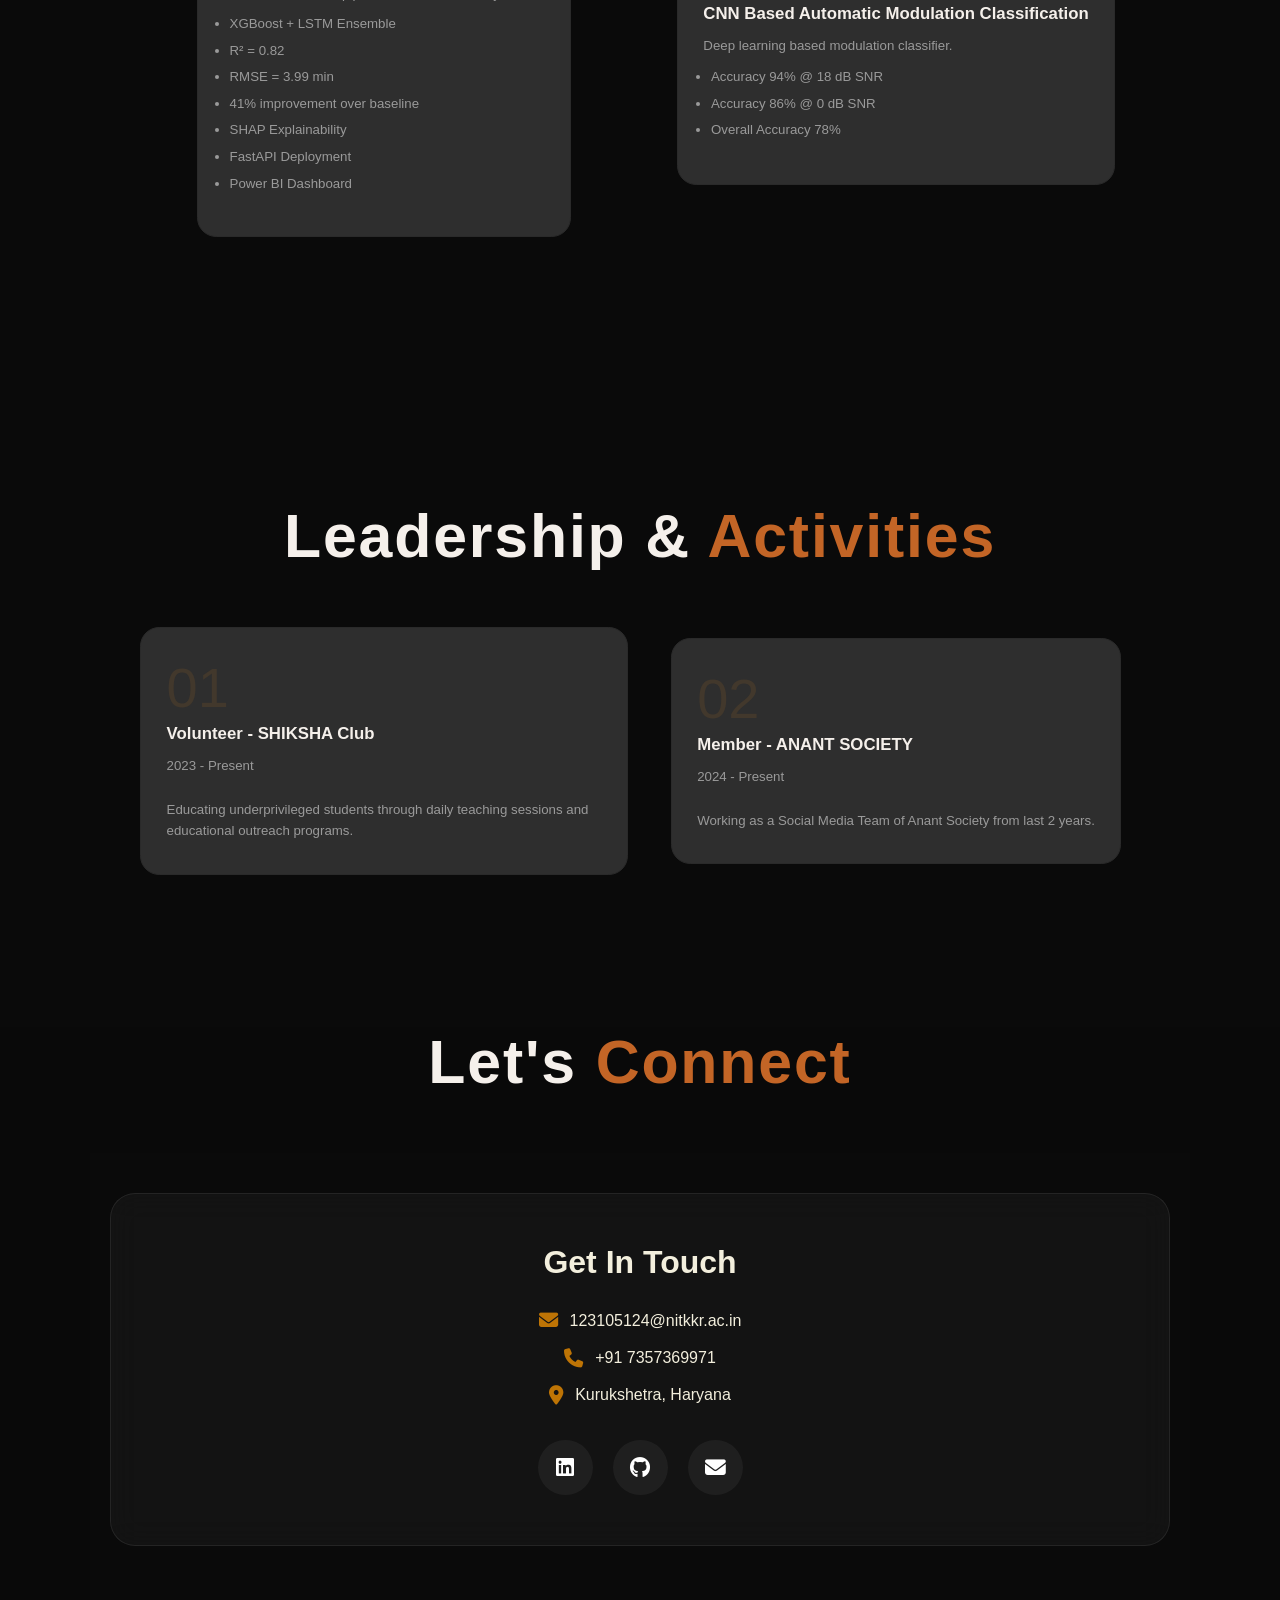
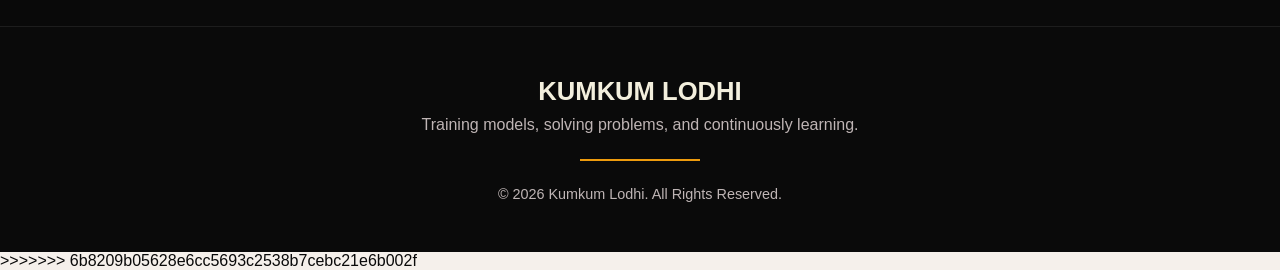
==== commit fee67ec9: "Merge and rename to index.html" ====
--- a/index.html
+++ b/index.html
@@ -1,3 +1,4 @@
+<<<<<<< HEAD
 <!DOCTYPE html>
 <html lang="en">
 
@@ -581,4 +582,590 @@
 
 </body>
 
+=======
+<!DOCTYPE html>
+<html lang="en">
+
+<head>
+    <meta charset="UTF-8">
+    <meta name="viewport" content="width=device-width, initial-scale=1.0">
+    <title>Portfolio KUMKUM</title>
+    <link rel="stylesheet" href="style.css">
+    <link rel="stylesheet" href="https://cdnjs.cloudflare.com/ajax/libs/font-awesome/6.5.1/css/all.min.css">
+
+</head>
+
+<body>
+    <!-- Cursor Design -->
+    <div class="cursor" id="cursor"></div>
+    <div class="cursor-ring" id="cursorRing"></div>
+
+    <!-- Navbar -->
+    <nav id="navbar">
+        <a href="#hero" class="nav-logo">K<span>L</span></a>
+
+        <ul class="nav-links">
+            <li><a href="#hero">Home</a></li>
+            <li><a href="#about">About</a></li>
+            <li><a href="#education">Education</a></li>
+            <li><a href="#experience">Experience</a></li>
+            <li><a href="#skills">Skills</a></li>
+            <li><a href="#projects">Projects</a></li>
+            <li><a href="#contact" class="nav-cta">Let's Talk</a></li>
+        </ul>
+    </nav>
+
+    <!-- Hero Section -->
+    <section id="hero">
+        <div class="hero-noise"></div>
+
+        <div class="hero-title-wrap reveal">
+            <div class="hero-title">
+                <div class="col1">PORTFOLIO</div>
+                <span class="title-year">'27</span>
+
+            </div>
+
+        </div>
+
+
+        <p class="hero-name reveal">KUMKUM LODHI </p>
+
+        <p class="hero-tagline">
+            Student at NIT Kurukshetra
+        </p>
+
+
+    </section>
+    <!--HERO -->
+
+
+
+    <!-- ================= ABOUT ================= -->
+    <section id="about">
+
+        <div class="about-image-wrap reveal">
+            <div class="about-photo-frame">
+                <img src="images/kumkum porfolio pic.jpg" alt="Kumkum Lodhi" class="about-photo">
+            </div>
+
+            <div class="deco-circle deco-circle-1"></div>
+            <div class="deco-circle deco-circle-2"></div>
+        </div>
+
+        <div class="about-content reveal">
+
+            <div class="tag-pill">About Me</div>
+
+            <h2 class="about-heading">
+                Engineer
+                <span> Learner</span>
+                Builder
+            </h2>
+
+            <p class="about-text">
+                I am a B.Tech student in Electronics and Communication Engineering
+                at NIT Kurukshetra with a strong interest in Software Development,
+                Machine Learning, Deep Learning and Analytics.
+
+                <br>
+                I am passionate about continuous learning, problem-solving through predictive modeling,
+                data visualization, statistical analysis and AI-powered systems, and building scalable solutions.
+                <br> Currently, I am seeking opportunities where I can apply my technical skills, contribute to
+                meaningful projects, and grow as a software and data professional.
+            </p>
+
+            <div class="info-grid">
+
+                <div class="info-item">
+                    <label>College</label>
+                    <span>NIT Kurukshetra</span>
+                </div>
+
+                <div class="info-item">
+                    <label>CGPA</label>
+                    <span>8.089</span>
+                </div>
+
+                <div class="info-item">
+                    <label>Domain Email</label>
+                    <span>123105124@nitkkr.ac.in</span>
+                </div>
+
+                <div class="info-item">
+                    <label>Phone</label>
+                    <span>+91 7357369971</span>
+                </div>
+
+            </div>
+
+            <div class="btn-group">
+                <a href="#projects" class="btn-primary">
+                    View Projects
+                </a>
+
+                <a href="resume.pdf" class="btn-outline">
+                    Download Resume
+                </a>
+            </div>
+
+        </div>
+    </section>
+
+    <!-- ================= EDUCATION ================= -->
+    <section id="education">
+
+        <div class="section-header reveal">
+            <h2 class="section-title">
+                Education <span>Journey</span>
+            </h2>
+        </div>
+
+        <div class="education-grid">
+
+            <div class="education-card reveal">
+                <div class="education-number">01</div>
+
+                <div class="education-name">
+                    NIT Kurukshetra
+                </div>
+
+                <div class="education-desc">
+                    B.Tech Electronics and Communication Engineering
+                    <br><br>
+                    CGPA : 8.089
+                    <br>
+                    2023 - 2027
+                </div>
+            </div>
+
+            <div class="education-card reveal">
+                <div class="education-number">02</div>
+
+                <div class="education-name">
+                    Class XII
+                </div>
+
+                <div class="education-desc">
+                    MLP International School,Rajpura
+                    <br><br>
+                    Percentage : 96.2%
+                    <br>
+                    2022
+                </div>
+            </div>
+
+            <div class="education-card reveal">
+                <div class="education-number">03</div>
+
+                <div class="education-name">
+                    Class X
+                </div>
+
+                <div class="education-desc">
+                    MLP Sr. Sec. School, Maheshwari
+                    <br><br>
+                    Percentage : 97%
+                    <br>
+                    2020
+                </div>
+            </div>
+
+        </div>
+
+    </section>
+
+    <!-- ================= EXPERIENCE ================= -->
+    <section id="experience">
+
+        <div class="section-header reveal">
+            <h2 class="section-title">
+                Research <span>Experience</span>
+            </h2>
+        </div>
+
+        <div class="service-card-reveal">
+
+            <div class="service-number">01</div>
+
+            <div class="service-name">
+                Undergraduate Research Intern
+            </div>
+
+            <div class="service-desc">
+
+                <strong>
+                    National Institute of Technology, Kurukshetra
+                </strong>
+
+                <br><br>
+
+                May 2025 - July 2025
+
+                <br><br>
+
+                <ul class="lists">
+                    <li>Authored research paper on CNN Based Automatic
+                        Modulation Classification in Rician Fading Channel under the esteemed guidance of Assistant
+                        Prof.Pankaj Verma. </li>
+                    <li> Trained CNN models to classify six modulation
+                        schemes under realistic Doppler and fading conditions.</li>
+                </ul>
+
+
+
+            </div>
+
+        </div>
+
+    </section>
+
+    <!-- ================= SKILLS ================= -->
+    <section id="skills">
+
+        <div class="section-header reveal">
+            <h2 class="section-title">
+                Technical <span>Skills</span>
+            </h2>
+        </div>
+
+        <div class="skills-grid">
+
+            <!-- Languages -->
+            <div class="skill-card">
+                <div class="card-inner">
+                    <div class="card-front">
+                        <i class="fas fa-code"></i>
+                        <h3>Languages</h3>
+                    </div>
+
+                    <div class="card-back">
+                        <span>C++</span>
+                        <span>Python</span>
+                        <span>SQL</span>
+                        <span>HTML</span>
+                        <span>CSS</span>
+                        <span>JavaScript</span>
+                        <span>MATLAB</span>
+                    </div>
+                </div>
+            </div>
+
+            <!-- Developer Tools -->
+            <div class="skill-card">
+                <div class="card-inner">
+                    <div class="card-front">
+                        <i class="fas fa-tools"></i>
+                        <h3>Developer Tools</h3>
+                    </div>
+
+                    <div class="card-back">
+                        <span>Git</span>
+                        <span>GitHub</span>
+                        <span>Kaggle</span>
+                        <span>Excel</span>
+                        <span>PowerBI</span>
+                        <span>FastAPI</span>
+                    </div>
+                </div>
+            </div>
+
+            <!-- ML Frameworks -->
+            <div class="skill-card">
+                <div class="card-inner">
+                    <div class="card-front">
+                        <i class="fas fa-brain"></i>
+                        <h3>ML Frameworks</h3>
+                    </div>
+
+                    <div class="card-back">
+                        <span>TensorFlow</span>
+                        <span>Keras</span>
+                        <span>PyTorch</span>
+                        <span>Pandas</span>
+                        <span>LSTM</span>
+                    </div>
+                </div>
+            </div>
+
+            <!-- Database -->
+            <div class="skill-card">
+                <div class="card-inner">
+                    <div class="card-front">
+                        <i class="fas fa-database"></i>
+                        <h3>Databases</h3>
+                    </div>
+
+                    <div class="card-back">
+                        <span>MySQL</span>
+                    </div>
+                </div>
+            </div>
+
+            <!-- CS Fundamentals -->
+            <div class="skill-card">
+                <div class="card-inner">
+                    <div class="card-front">
+                        <i class="fas fa-microchip"></i>
+                        <h3>CS Fundamentals</h3>
+                    </div>
+
+                    <div class="card-back">
+                        <span>OOPs</span>
+                        <span>DBMS</span>
+                        <span>Operating Systems</span>
+                        <span>Computer Networks</span>
+                    </div>
+                </div>
+            </div>
+
+            <!-- Data Analytics -->
+            <div class="skill-card">
+                <div class="card-inner">
+                    <div class="card-front">
+                        <i class="fas fa-chart-pie"></i>
+                        <h3>Data Analytics</h3>
+                    </div>
+
+                    <div class="card-back">
+                        <span>Data Cleaning</span>
+                        <span>Data Analysis</span>
+                        <span>Visualization</span>
+                        <span>Dashboarding</span>
+                        <span>Reporting</span>
+                    </div>
+                </div>
+            </div>
+
+            <!-- Areas of Interest -->
+            <div class="skill-card">
+                <div class="card-inner">
+                    <div class="card-front">
+                        <i class="fas fa-bullseye"></i>
+                        <h3>Areas of Interest</h3>
+                    </div>
+
+                    <div class="card-back">
+                        <span>Machine Learning</span>
+                        <span>Deep Learning</span>
+                        <span>Trend Analysis</span>
+                        <span>Statistical Analysis</span>
+                        <span>Data Visualization</span>
+                    </div>
+                </div>
+            </div>
+
+        </div>
+
+    </section>
+
+
+    <!-- ================= PROJECTS ================= -->
+    <section id="projects">
+
+        <div class="section-header reveal">
+            <h2 class="section-title">
+                Featured <span>Projects</span>
+            </h2>
+        </div>
+
+        <div class="services-grid">
+
+            <!-- Project 1 -->
+
+            <div class="service-card-reveal">
+
+                <div class="service-number">01</div>
+
+                <div class="service-name">
+                    Hyperlocal Delivery Delay Predictor
+                </div>
+
+                <div class="service-desc">
+
+                    Built end-to-end ML pipeline on
+                    44,000 delivery orders.
+
+                    <ul class="lists">
+                        <li> XGBoost + LSTM Ensemble</li>
+                        <li> R² = 0.82</li>
+                        <li>RMSE = 3.99 min</li>
+                        <li>41% improvement over baseline</li>
+                        <li>SHAP Explainability</li>
+                        <li>FastAPI Deployment</li>
+                        <li>Power BI Dashboard</li>
+
+                    </ul>
+
+                </div>
+
+            </div>
+
+            <!-- Project 2 -->
+
+            <div class="service-card-reveal">
+
+                <div class="service-number">02</div>
+
+                <div class="service-name">
+                    CNN Based Automatic Modulation Classification
+                </div>
+
+                <div class="service-desc">
+
+                    Deep learning based modulation classifier.
+
+                    <ul class="lists">
+                        <li> Accuracy 94% @ 18 dB SNR</li>
+                        <li> Accuracy 86% @ 0 dB SNR</li>
+                        <li>Overall Accuracy 78%</li>
+                    </ul>
+                </div>
+
+            </div>
+
+        </div>
+
+    </section>
+
+
+    <!-- ================= LEADERSHIP ================= -->
+    <section id="leadership">
+
+        <div class="section-header reveal">
+
+            <h2 class="section-title">
+                Leadership & <span>Activities</span>
+            </h2>
+
+        </div>
+        <div class="services-grid">
+
+            <div class="service-card-reveal leadership-card">
+
+                <div class="service-number">01</div>
+
+                <div class="service-name">
+                    Volunteer - SHIKSHA Club
+                </div>
+
+                <div class="service-desc">
+
+                    2023 - Present
+
+                    <br><br>
+
+                    Educating underprivileged students through
+                    daily teaching sessions and educational
+                    outreach programs.
+
+                </div>
+
+            </div>
+
+            <div class="service-card-reveal" style="max-width:900px;margin:auto;">
+
+                <div class="service-number">02</div>
+
+                <div class="service-name">
+                    Member - ANANT SOCIETY
+                </div>
+
+                <div class="service-desc">
+
+                    2024 - Present
+
+                    <br><br>
+
+                    Working as a Social Media Team of Anant Society from last 2 years.
+
+                </div>
+
+            </div>
+        </div>
+
+    </section>
+    <!-- ================= CONTACT ================= -->
+    <section id="contact">
+
+        <div class="section-header reveal">
+            <h2 class="section-title">
+                Let's <span>Connect</span>
+            </h2>
+        </div>
+
+        <div class="contact-container">
+
+            <div class="contact-card reveal">
+
+                <h3>Get In Touch</h3>
+
+
+                <div class="contact-info">
+
+                    <div class="contact-item">
+                        <i class="fas fa-envelope"></i>
+                        <span>123105124@nitkkr.ac.in</span>
+                    </div>
+
+                    <div class="contact-item">
+                        <i class="fas fa-phone"></i>
+                        <span>+91 7357369971</span>
+                    </div>
+
+                    <div class="contact-item">
+                        <i class="fas fa-location-dot"></i>
+                        <span>Kurukshetra, Haryana</span>
+                    </div>
+
+                </div>
+
+                <div class="social-links">
+
+                    <a href="https://linkedin.com" target="_blank">
+                        <i class="fab fa-linkedin"></i>
+                    </a>
+
+                    <a href="https://github.com" target="_blank">
+                        <i class="fab fa-github"></i>
+                    </a>
+
+                    <a href="mailto:123105124@nitkkr.ac.in">
+                        <i class="fas fa-envelope"></i>
+                    </a>
+
+                </div>
+
+            </div>
+
+        </div>
+
+    </section>
+
+    <!-- ================= FOOTER ================= -->
+    <footer class="footer" id='footer'>
+
+        <div class="footer-content">
+
+            <h3>KUMKUM LODHI</h3>
+
+            <p>
+                Training models, solving problems, and continuously learning.
+            </p>
+
+            <div class="footer-line"></div>
+
+            <p class="copyright">
+                © 2026 Kumkum Lodhi. All Rights Reserved.
+            </p>
+
+        </div>
+
+    </footer>
+
+    <script src="script.js"></script>
+
+</body>
+
+>>>>>>> 6b8209b05628e6cc5693c2538b7cebc21e6b002f
 </html>
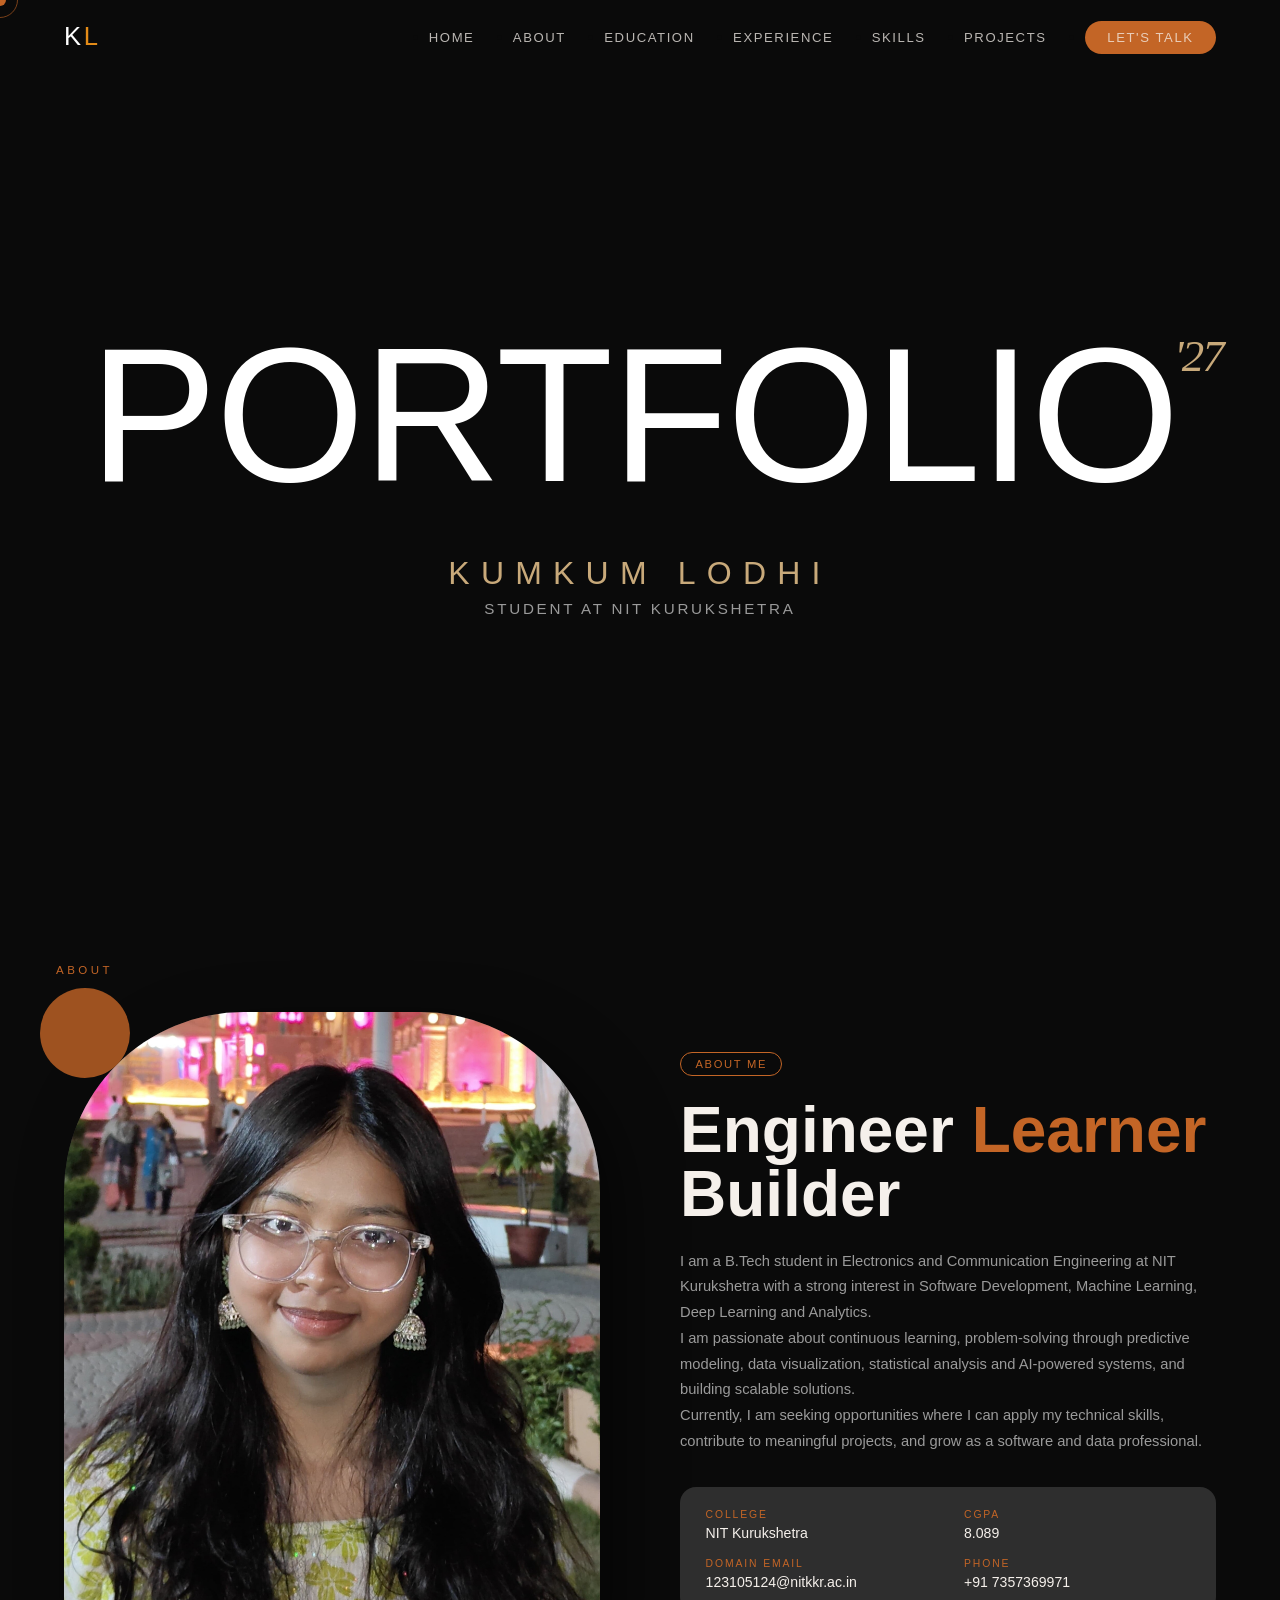
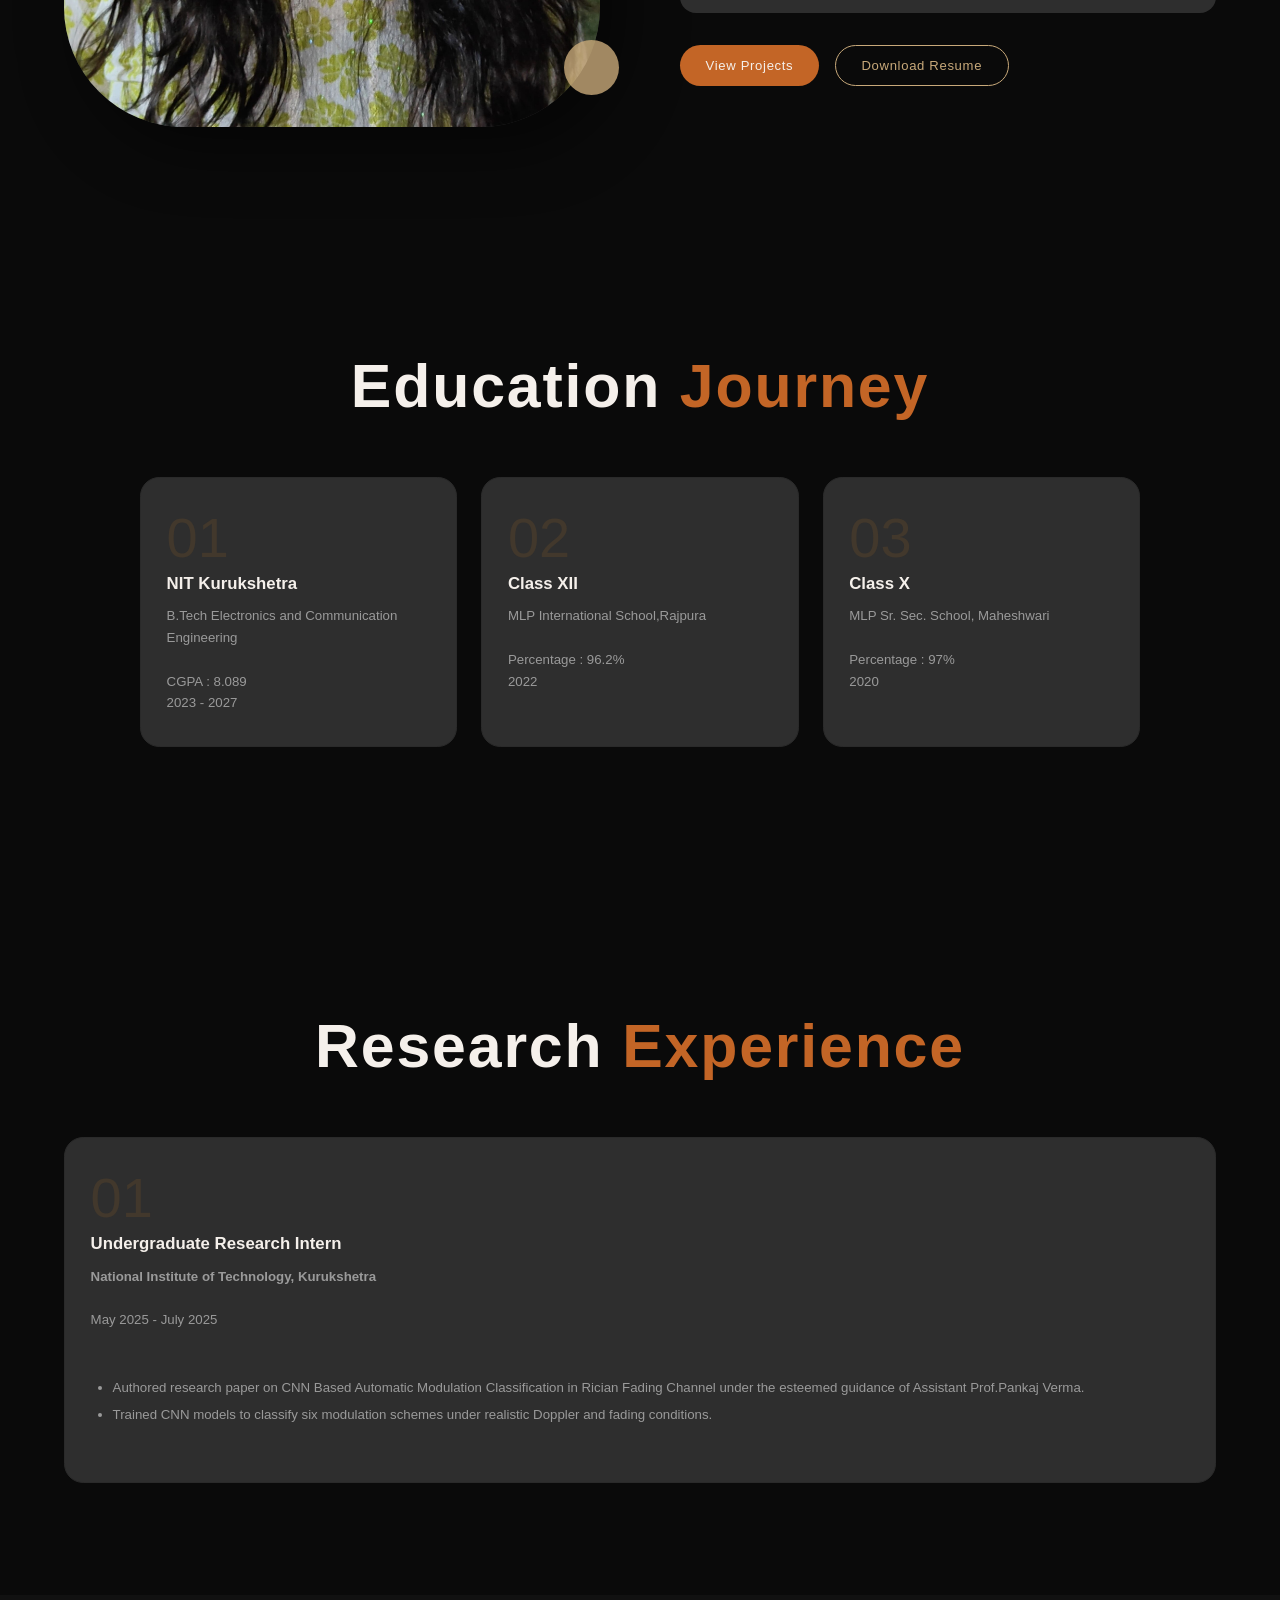
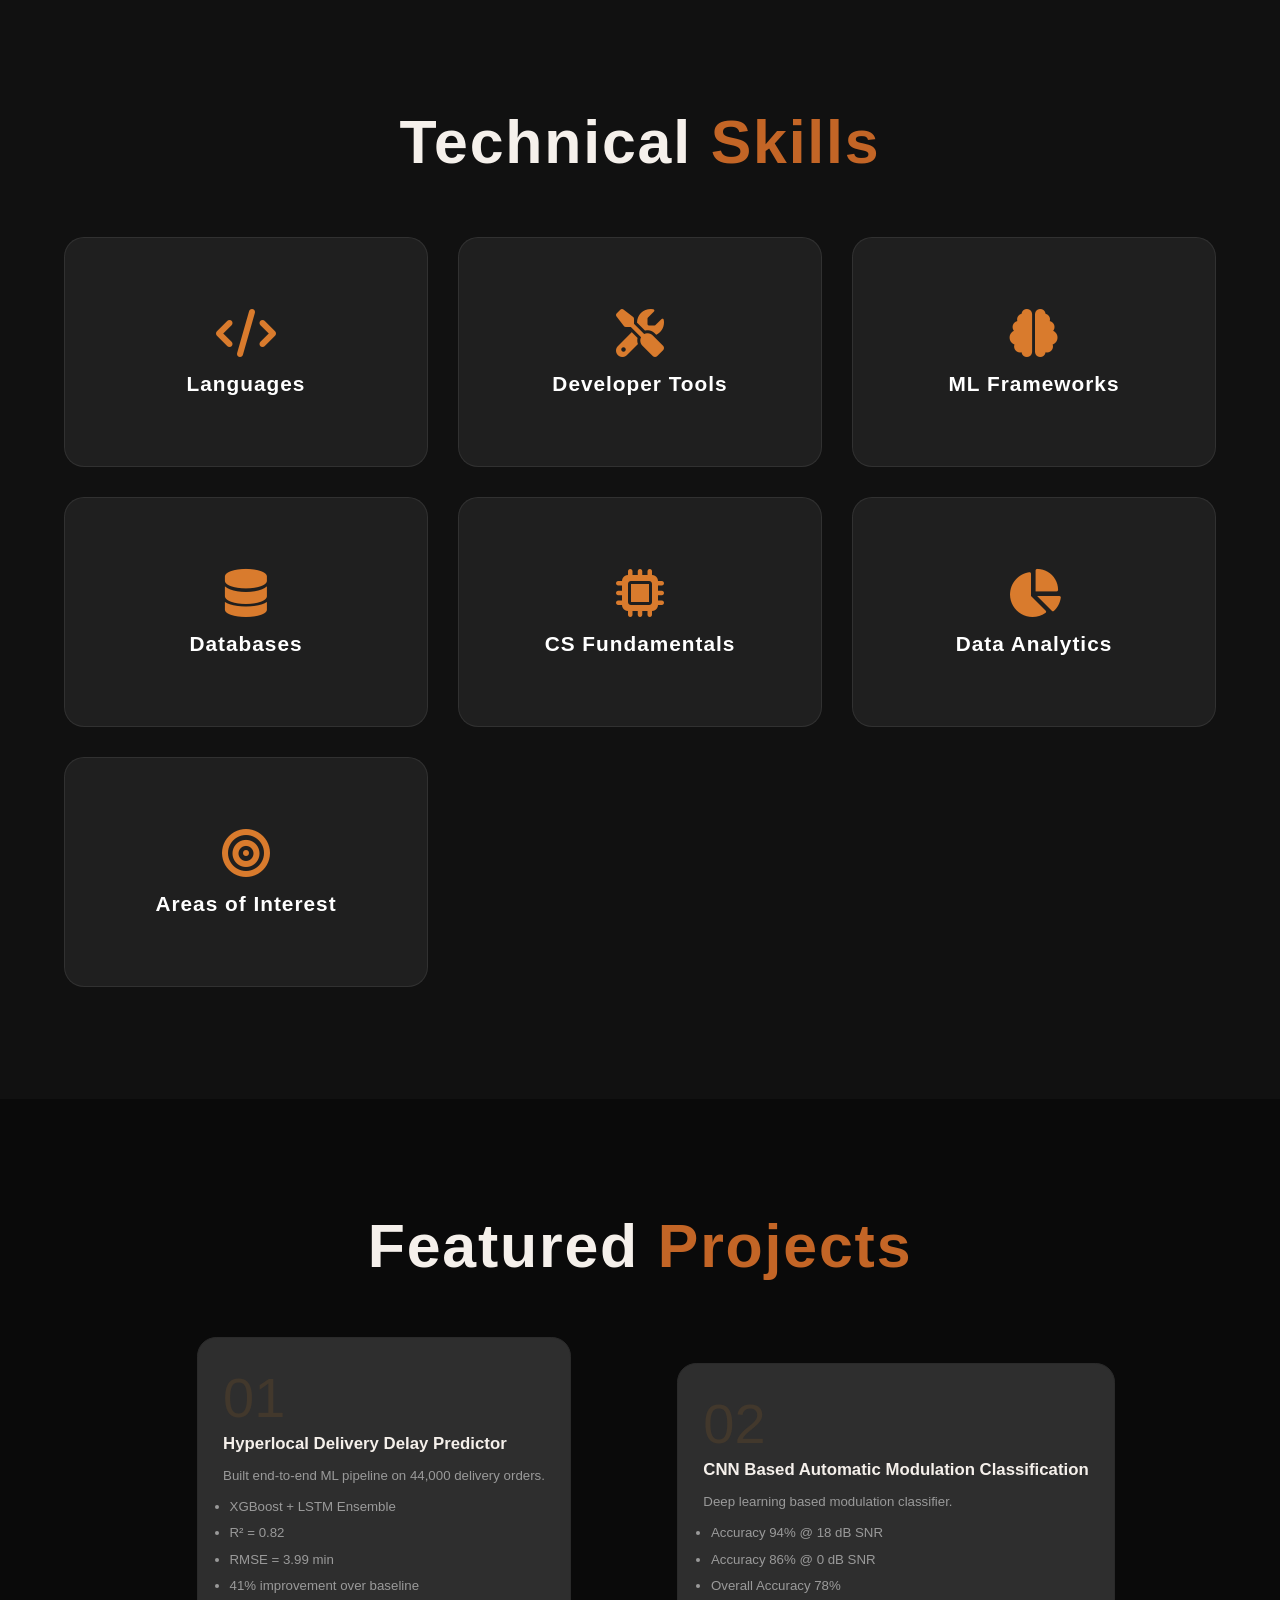
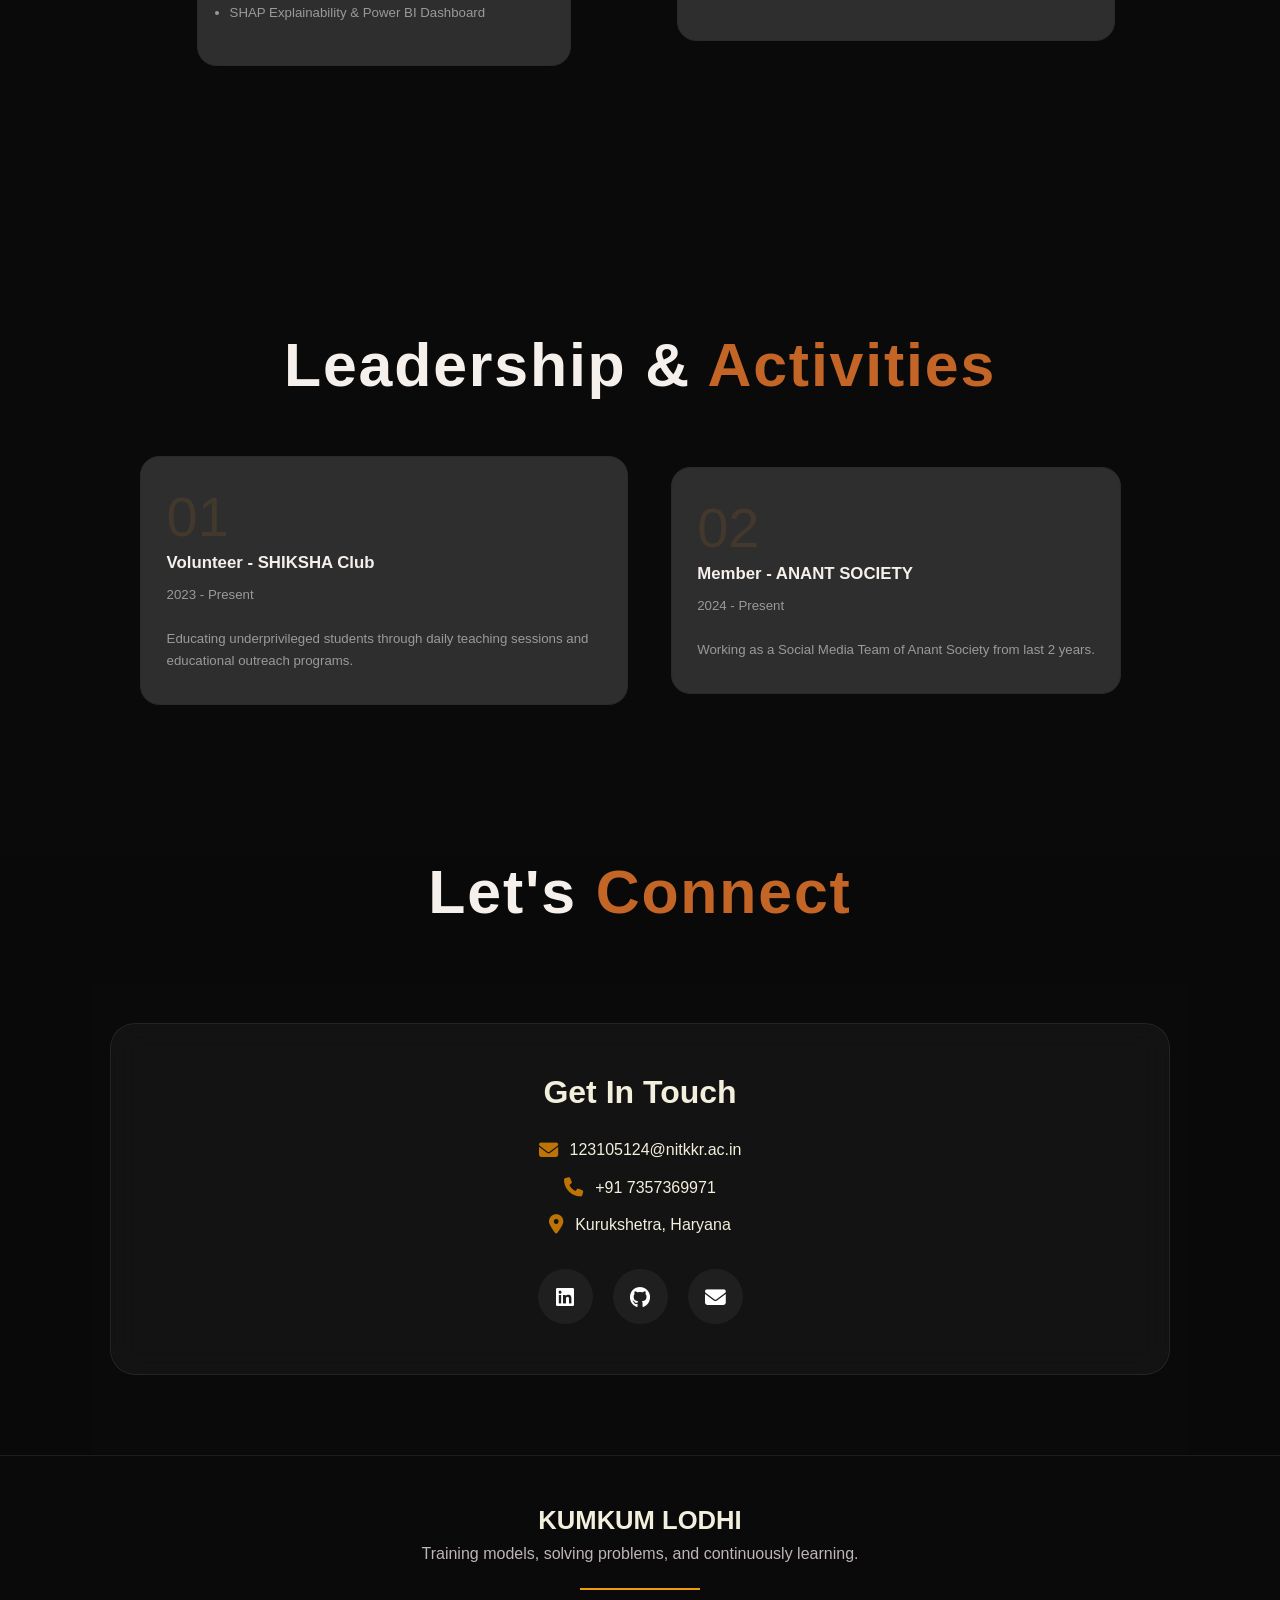
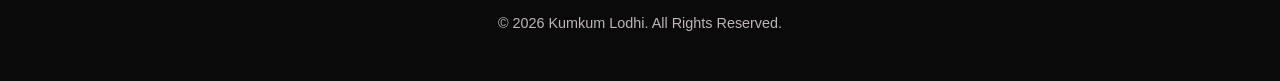
==== commit e2d8a015: "update html" ====
--- a/index.html
+++ b/index.html
@@ -1,4 +1,3 @@
-<<<<<<< HEAD
 <!DOCTYPE html>
 <html lang="en">
 
@@ -582,590 +581,5 @@
 
 </body>
 
-=======
-<!DOCTYPE html>
-<html lang="en">
-
-<head>
-    <meta charset="UTF-8">
-    <meta name="viewport" content="width=device-width, initial-scale=1.0">
-    <title>Portfolio KUMKUM</title>
-    <link rel="stylesheet" href="style.css">
-    <link rel="stylesheet" href="https://cdnjs.cloudflare.com/ajax/libs/font-awesome/6.5.1/css/all.min.css">
-
-</head>
-
-<body>
-    <!-- Cursor Design -->
-    <div class="cursor" id="cursor"></div>
-    <div class="cursor-ring" id="cursorRing"></div>
-
-    <!-- Navbar -->
-    <nav id="navbar">
-        <a href="#hero" class="nav-logo">K<span>L</span></a>
-
-        <ul class="nav-links">
-            <li><a href="#hero">Home</a></li>
-            <li><a href="#about">About</a></li>
-            <li><a href="#education">Education</a></li>
-            <li><a href="#experience">Experience</a></li>
-            <li><a href="#skills">Skills</a></li>
-            <li><a href="#projects">Projects</a></li>
-            <li><a href="#contact" class="nav-cta">Let's Talk</a></li>
-        </ul>
-    </nav>
-
-    <!-- Hero Section -->
-    <section id="hero">
-        <div class="hero-noise"></div>
-
-        <div class="hero-title-wrap reveal">
-            <div class="hero-title">
-                <div class="col1">PORTFOLIO</div>
-                <span class="title-year">'27</span>
-
-            </div>
-
-        </div>
-
-
-        <p class="hero-name reveal">KUMKUM LODHI </p>
-
-        <p class="hero-tagline">
-            Student at NIT Kurukshetra
-        </p>
-
-
-    </section>
-    <!--HERO -->
-
-
-
-    <!-- ================= ABOUT ================= -->
-    <section id="about">
-
-        <div class="about-image-wrap reveal">
-            <div class="about-photo-frame">
-                <img src="images/kumkum porfolio pic.jpg" alt="Kumkum Lodhi" class="about-photo">
-            </div>
-
-            <div class="deco-circle deco-circle-1"></div>
-            <div class="deco-circle deco-circle-2"></div>
-        </div>
-
-        <div class="about-content reveal">
-
-            <div class="tag-pill">About Me</div>
-
-            <h2 class="about-heading">
-                Engineer
-                <span> Learner</span>
-                Builder
-            </h2>
-
-            <p class="about-text">
-                I am a B.Tech student in Electronics and Communication Engineering
-                at NIT Kurukshetra with a strong interest in Software Development,
-                Machine Learning, Deep Learning and Analytics.
-
-                <br>
-                I am passionate about continuous learning, problem-solving through predictive modeling,
-                data visualization, statistical analysis and AI-powered systems, and building scalable solutions.
-                <br> Currently, I am seeking opportunities where I can apply my technical skills, contribute to
-                meaningful projects, and grow as a software and data professional.
-            </p>
-
-            <div class="info-grid">
-
-                <div class="info-item">
-                    <label>College</label>
-                    <span>NIT Kurukshetra</span>
-                </div>
-
-                <div class="info-item">
-                    <label>CGPA</label>
-                    <span>8.089</span>
-                </div>
-
-                <div class="info-item">
-                    <label>Domain Email</label>
-                    <span>123105124@nitkkr.ac.in</span>
-                </div>
-
-                <div class="info-item">
-                    <label>Phone</label>
-                    <span>+91 7357369971</span>
-                </div>
-
-            </div>
-
-            <div class="btn-group">
-                <a href="#projects" class="btn-primary">
-                    View Projects
-                </a>
-
-                <a href="resume.pdf" class="btn-outline">
-                    Download Resume
-                </a>
-            </div>
-
-        </div>
-    </section>
-
-    <!-- ================= EDUCATION ================= -->
-    <section id="education">
-
-        <div class="section-header reveal">
-            <h2 class="section-title">
-                Education <span>Journey</span>
-            </h2>
-        </div>
-
-        <div class="education-grid">
-
-            <div class="education-card reveal">
-                <div class="education-number">01</div>
-
-                <div class="education-name">
-                    NIT Kurukshetra
-                </div>
-
-                <div class="education-desc">
-                    B.Tech Electronics and Communication Engineering
-                    <br><br>
-                    CGPA : 8.089
-                    <br>
-                    2023 - 2027
-                </div>
-            </div>
-
-            <div class="education-card reveal">
-                <div class="education-number">02</div>
-
-                <div class="education-name">
-                    Class XII
-                </div>
-
-                <div class="education-desc">
-                    MLP International School,Rajpura
-                    <br><br>
-                    Percentage : 96.2%
-                    <br>
-                    2022
-                </div>
-            </div>
-
-            <div class="education-card reveal">
-                <div class="education-number">03</div>
-
-                <div class="education-name">
-                    Class X
-                </div>
-
-                <div class="education-desc">
-                    MLP Sr. Sec. School, Maheshwari
-                    <br><br>
-                    Percentage : 97%
-                    <br>
-                    2020
-                </div>
-            </div>
-
-        </div>
-
-    </section>
-
-    <!-- ================= EXPERIENCE ================= -->
-    <section id="experience">
-
-        <div class="section-header reveal">
-            <h2 class="section-title">
-                Research <span>Experience</span>
-            </h2>
-        </div>
-
-        <div class="service-card-reveal">
-
-            <div class="service-number">01</div>
-
-            <div class="service-name">
-                Undergraduate Research Intern
-            </div>
-
-            <div class="service-desc">
-
-                <strong>
-                    National Institute of Technology, Kurukshetra
-                </strong>
-
-                <br><br>
-
-                May 2025 - July 2025
-
-                <br><br>
-
-                <ul class="lists">
-                    <li>Authored research paper on CNN Based Automatic
-                        Modulation Classification in Rician Fading Channel under the esteemed guidance of Assistant
-                        Prof.Pankaj Verma. </li>
-                    <li> Trained CNN models to classify six modulation
-                        schemes under realistic Doppler and fading conditions.</li>
-                </ul>
-
-
-
-            </div>
-
-        </div>
-
-    </section>
-
-    <!-- ================= SKILLS ================= -->
-    <section id="skills">
-
-        <div class="section-header reveal">
-            <h2 class="section-title">
-                Technical <span>Skills</span>
-            </h2>
-        </div>
-
-        <div class="skills-grid">
-
-            <!-- Languages -->
-            <div class="skill-card">
-                <div class="card-inner">
-                    <div class="card-front">
-                        <i class="fas fa-code"></i>
-                        <h3>Languages</h3>
-                    </div>
-
-                    <div class="card-back">
-                        <span>C++</span>
-                        <span>Python</span>
-                        <span>SQL</span>
-                        <span>HTML</span>
-                        <span>CSS</span>
-                        <span>JavaScript</span>
-                        <span>MATLAB</span>
-                    </div>
-                </div>
-            </div>
-
-            <!-- Developer Tools -->
-            <div class="skill-card">
-                <div class="card-inner">
-                    <div class="card-front">
-                        <i class="fas fa-tools"></i>
-                        <h3>Developer Tools</h3>
-                    </div>
-
-                    <div class="card-back">
-                        <span>Git</span>
-                        <span>GitHub</span>
-                        <span>Kaggle</span>
-                        <span>Excel</span>
-                        <span>PowerBI</span>
-                        <span>FastAPI</span>
-                    </div>
-                </div>
-            </div>
-
-            <!-- ML Frameworks -->
-            <div class="skill-card">
-                <div class="card-inner">
-                    <div class="card-front">
-                        <i class="fas fa-brain"></i>
-                        <h3>ML Frameworks</h3>
-                    </div>
-
-                    <div class="card-back">
-                        <span>TensorFlow</span>
-                        <span>Keras</span>
-                        <span>PyTorch</span>
-                        <span>Pandas</span>
-                        <span>LSTM</span>
-                    </div>
-                </div>
-            </div>
-
-            <!-- Database -->
-            <div class="skill-card">
-                <div class="card-inner">
-                    <div class="card-front">
-                        <i class="fas fa-database"></i>
-                        <h3>Databases</h3>
-                    </div>
-
-                    <div class="card-back">
-                        <span>MySQL</span>
-                    </div>
-                </div>
-            </div>
-
-            <!-- CS Fundamentals -->
-            <div class="skill-card">
-                <div class="card-inner">
-                    <div class="card-front">
-                        <i class="fas fa-microchip"></i>
-                        <h3>CS Fundamentals</h3>
-                    </div>
-
-                    <div class="card-back">
-                        <span>OOPs</span>
-                        <span>DBMS</span>
-                        <span>Operating Systems</span>
-                        <span>Computer Networks</span>
-                    </div>
-                </div>
-            </div>
-
-            <!-- Data Analytics -->
-            <div class="skill-card">
-                <div class="card-inner">
-                    <div class="card-front">
-                        <i class="fas fa-chart-pie"></i>
-                        <h3>Data Analytics</h3>
-                    </div>
-
-                    <div class="card-back">
-                        <span>Data Cleaning</span>
-                        <span>Data Analysis</span>
-                        <span>Visualization</span>
-                        <span>Dashboarding</span>
-                        <span>Reporting</span>
-                    </div>
-                </div>
-            </div>
-
-            <!-- Areas of Interest -->
-            <div class="skill-card">
-                <div class="card-inner">
-                    <div class="card-front">
-                        <i class="fas fa-bullseye"></i>
-                        <h3>Areas of Interest</h3>
-                    </div>
-
-                    <div class="card-back">
-                        <span>Machine Learning</span>
-                        <span>Deep Learning</span>
-                        <span>Trend Analysis</span>
-                        <span>Statistical Analysis</span>
-                        <span>Data Visualization</span>
-                    </div>
-                </div>
-            </div>
-
-        </div>
-
-    </section>
-
-
-    <!-- ================= PROJECTS ================= -->
-    <section id="projects">
-
-        <div class="section-header reveal">
-            <h2 class="section-title">
-                Featured <span>Projects</span>
-            </h2>
-        </div>
-
-        <div class="services-grid">
-
-            <!-- Project 1 -->
-
-            <div class="service-card-reveal">
-
-                <div class="service-number">01</div>
-
-                <div class="service-name">
-                    Hyperlocal Delivery Delay Predictor
-                </div>
-
-                <div class="service-desc">
-
-                    Built end-to-end ML pipeline on
-                    44,000 delivery orders.
-
-                    <ul class="lists">
-                        <li> XGBoost + LSTM Ensemble</li>
-                        <li> R² = 0.82</li>
-                        <li>RMSE = 3.99 min</li>
-                        <li>41% improvement over baseline</li>
-                        <li>SHAP Explainability</li>
-                        <li>FastAPI Deployment</li>
-                        <li>Power BI Dashboard</li>
-
-                    </ul>
-
-                </div>
-
-            </div>
-
-            <!-- Project 2 -->
-
-            <div class="service-card-reveal">
-
-                <div class="service-number">02</div>
-
-                <div class="service-name">
-                    CNN Based Automatic Modulation Classification
-                </div>
-
-                <div class="service-desc">
-
-                    Deep learning based modulation classifier.
-
-                    <ul class="lists">
-                        <li> Accuracy 94% @ 18 dB SNR</li>
-                        <li> Accuracy 86% @ 0 dB SNR</li>
-                        <li>Overall Accuracy 78%</li>
-                    </ul>
-                </div>
-
-            </div>
-
-        </div>
-
-    </section>
-
-
-    <!-- ================= LEADERSHIP ================= -->
-    <section id="leadership">
-
-        <div class="section-header reveal">
-
-            <h2 class="section-title">
-                Leadership & <span>Activities</span>
-            </h2>
-
-        </div>
-        <div class="services-grid">
-
-            <div class="service-card-reveal leadership-card">
-
-                <div class="service-number">01</div>
-
-                <div class="service-name">
-                    Volunteer - SHIKSHA Club
-                </div>
-
-                <div class="service-desc">
-
-                    2023 - Present
-
-                    <br><br>
-
-                    Educating underprivileged students through
-                    daily teaching sessions and educational
-                    outreach programs.
-
-                </div>
-
-            </div>
-
-            <div class="service-card-reveal" style="max-width:900px;margin:auto;">
-
-                <div class="service-number">02</div>
-
-                <div class="service-name">
-                    Member - ANANT SOCIETY
-                </div>
-
-                <div class="service-desc">
-
-                    2024 - Present
-
-                    <br><br>
-
-                    Working as a Social Media Team of Anant Society from last 2 years.
-
-                </div>
-
-            </div>
-        </div>
-
-    </section>
-    <!-- ================= CONTACT ================= -->
-    <section id="contact">
-
-        <div class="section-header reveal">
-            <h2 class="section-title">
-                Let's <span>Connect</span>
-            </h2>
-        </div>
-
-        <div class="contact-container">
-
-            <div class="contact-card reveal">
-
-                <h3>Get In Touch</h3>
-
-
-                <div class="contact-info">
-
-                    <div class="contact-item">
-                        <i class="fas fa-envelope"></i>
-                        <span>123105124@nitkkr.ac.in</span>
-                    </div>
-
-                    <div class="contact-item">
-                        <i class="fas fa-phone"></i>
-                        <span>+91 7357369971</span>
-                    </div>
-
-                    <div class="contact-item">
-                        <i class="fas fa-location-dot"></i>
-                        <span>Kurukshetra, Haryana</span>
-                    </div>
-
-                </div>
-
-                <div class="social-links">
-
-                    <a href="https://linkedin.com" target="_blank">
-                        <i class="fab fa-linkedin"></i>
-                    </a>
-
-                    <a href="https://github.com" target="_blank">
-                        <i class="fab fa-github"></i>
-                    </a>
-
-                    <a href="mailto:123105124@nitkkr.ac.in">
-                        <i class="fas fa-envelope"></i>
-                    </a>
-
-                </div>
-
-            </div>
-
-        </div>
-
-    </section>
-
-    <!-- ================= FOOTER ================= -->
-    <footer class="footer" id='footer'>
-
-        <div class="footer-content">
-
-            <h3>KUMKUM LODHI</h3>
-
-            <p>
-                Training models, solving problems, and continuously learning.
-            </p>
-
-            <div class="footer-line"></div>
-
-            <p class="copyright">
-                © 2026 Kumkum Lodhi. All Rights Reserved.
-            </p>
-
-        </div>
-
-    </footer>
-
-    <script src="script.js"></script>
-
-</body>
-
->>>>>>> 6b8209b05628e6cc5693c2538b7cebc21e6b002f
+
 </html>
